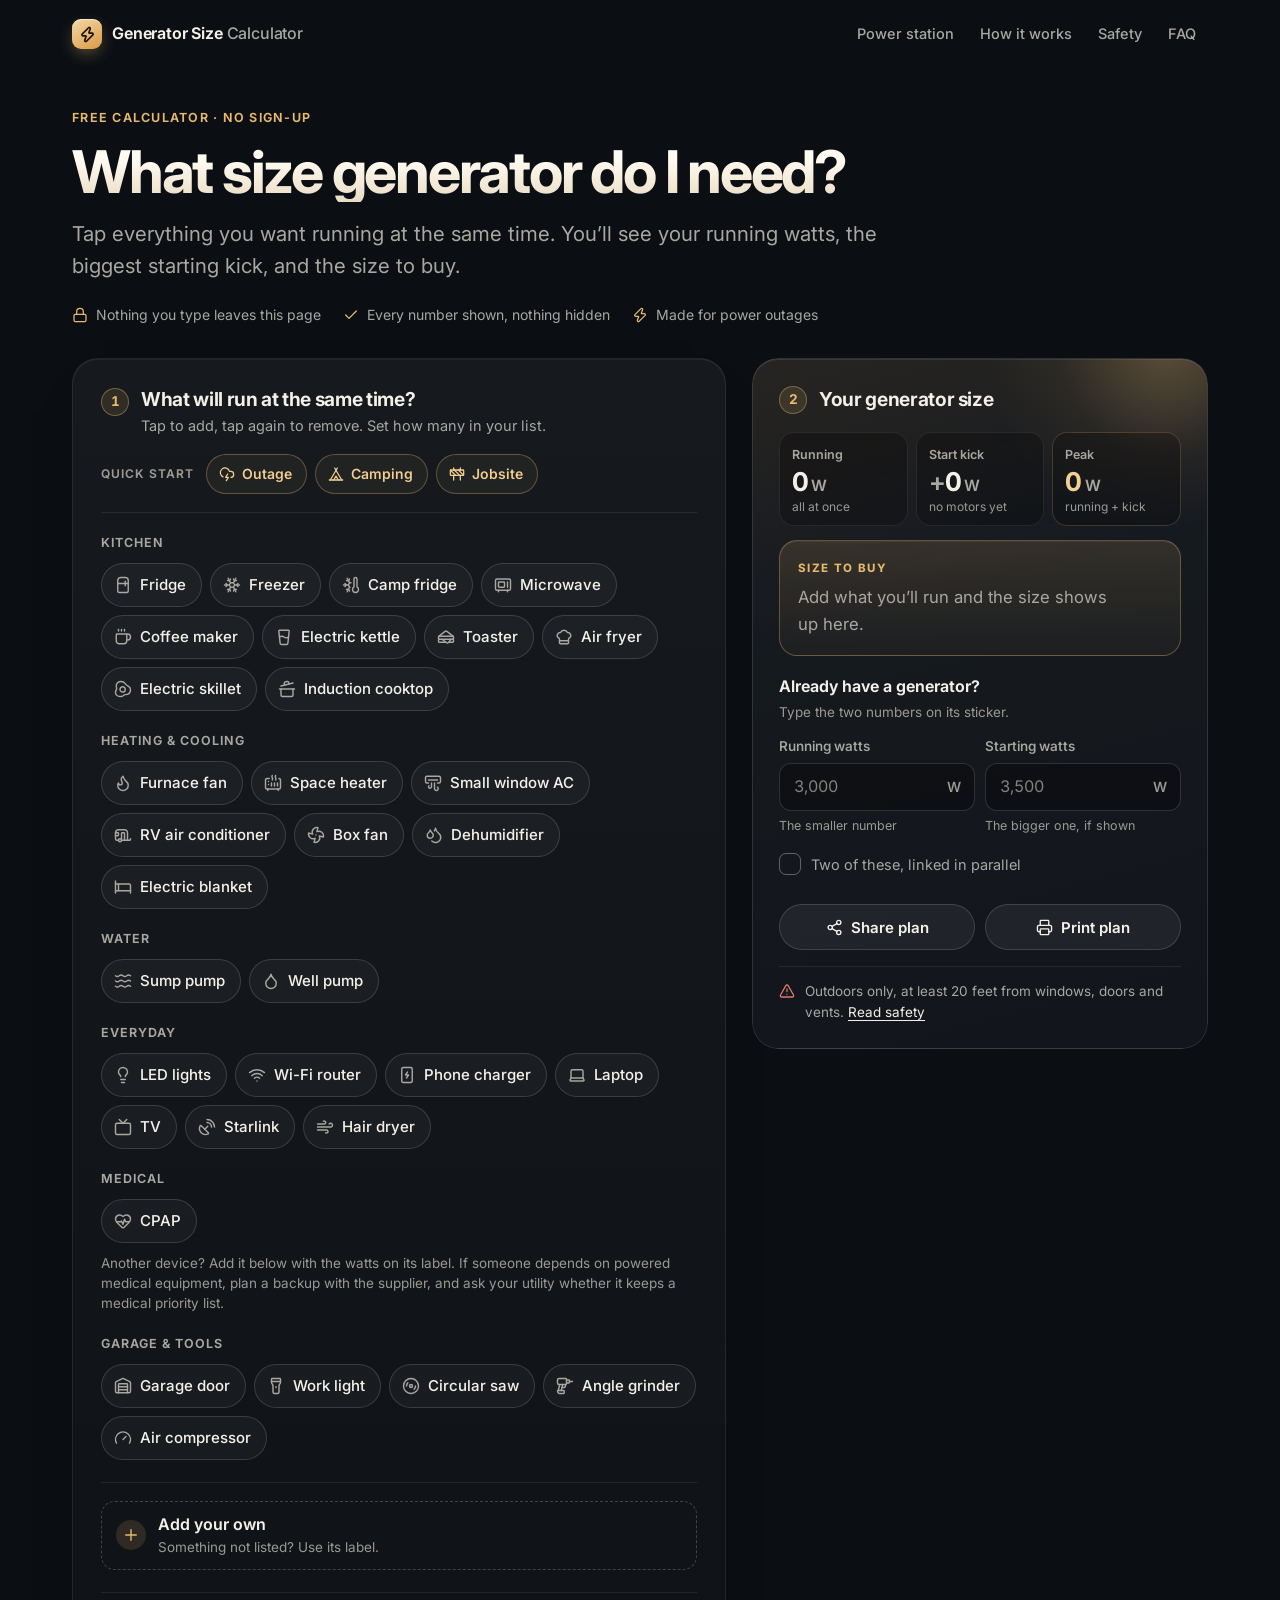
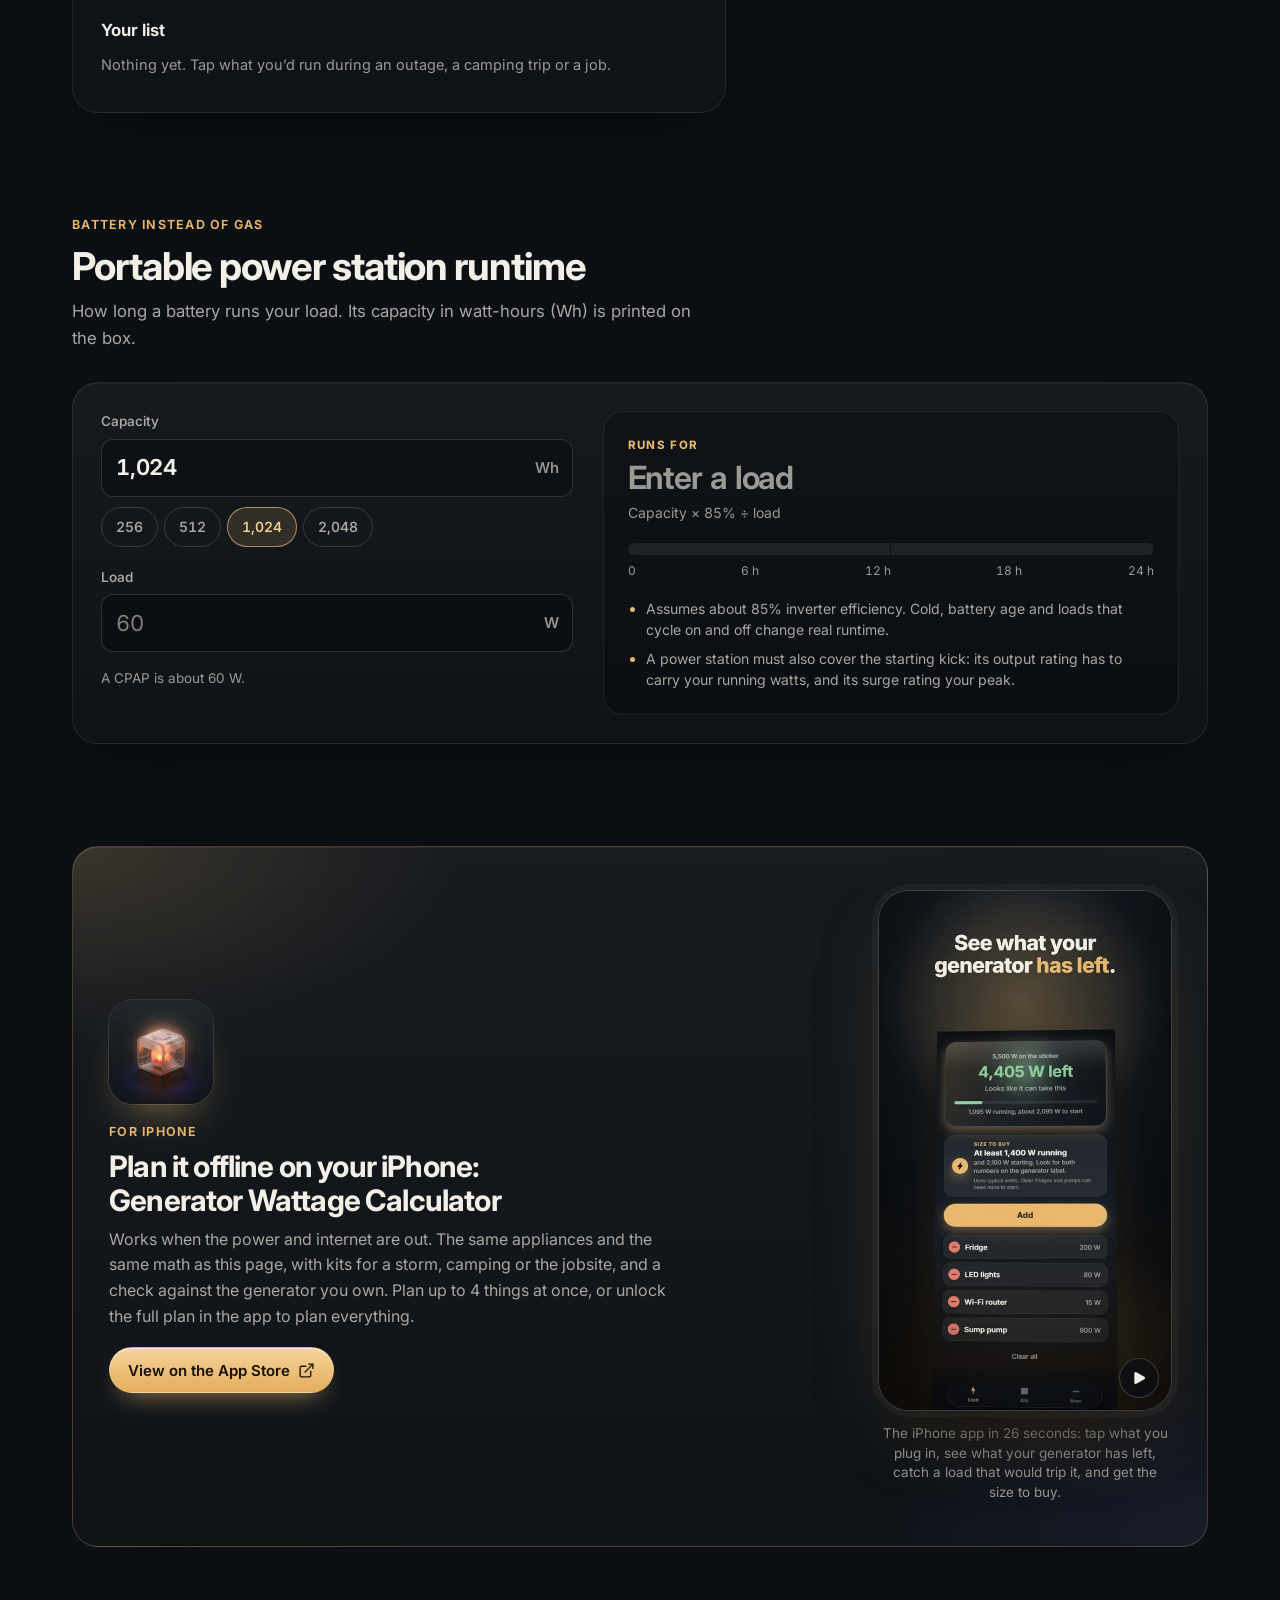
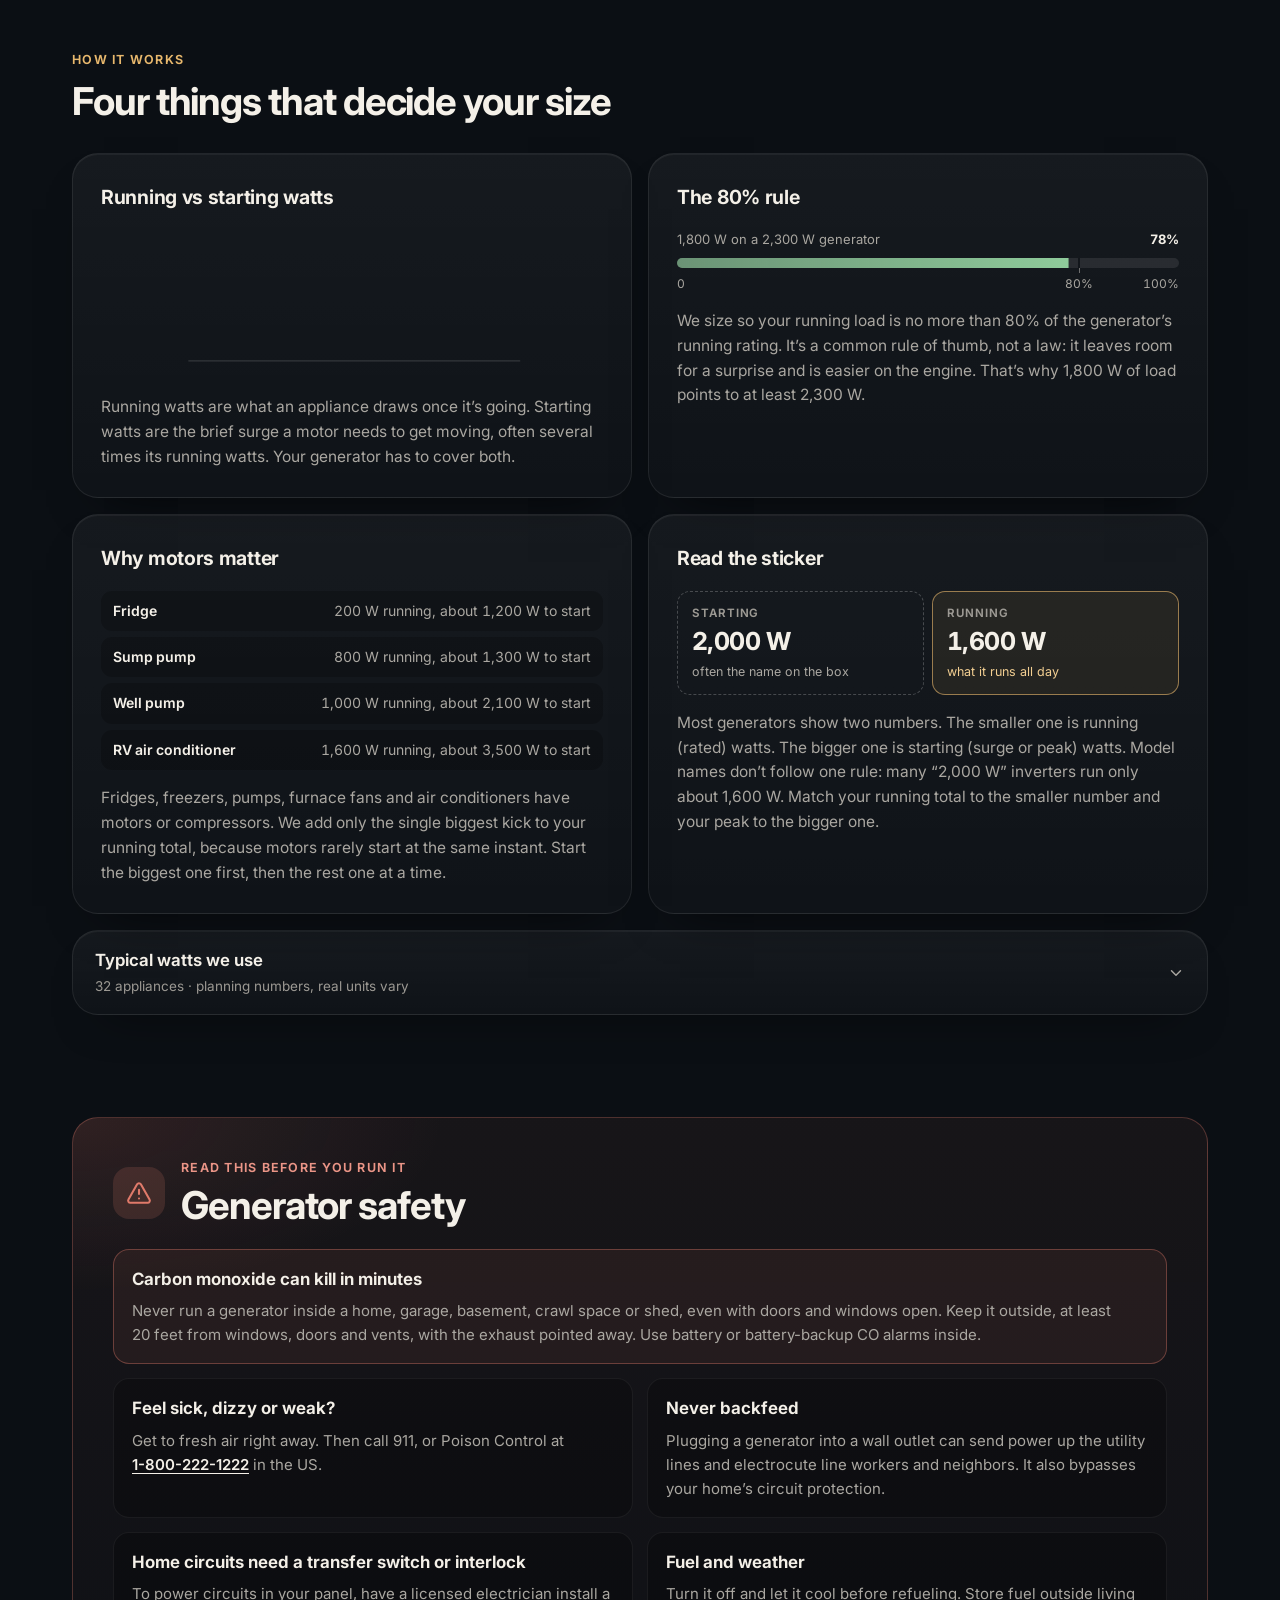
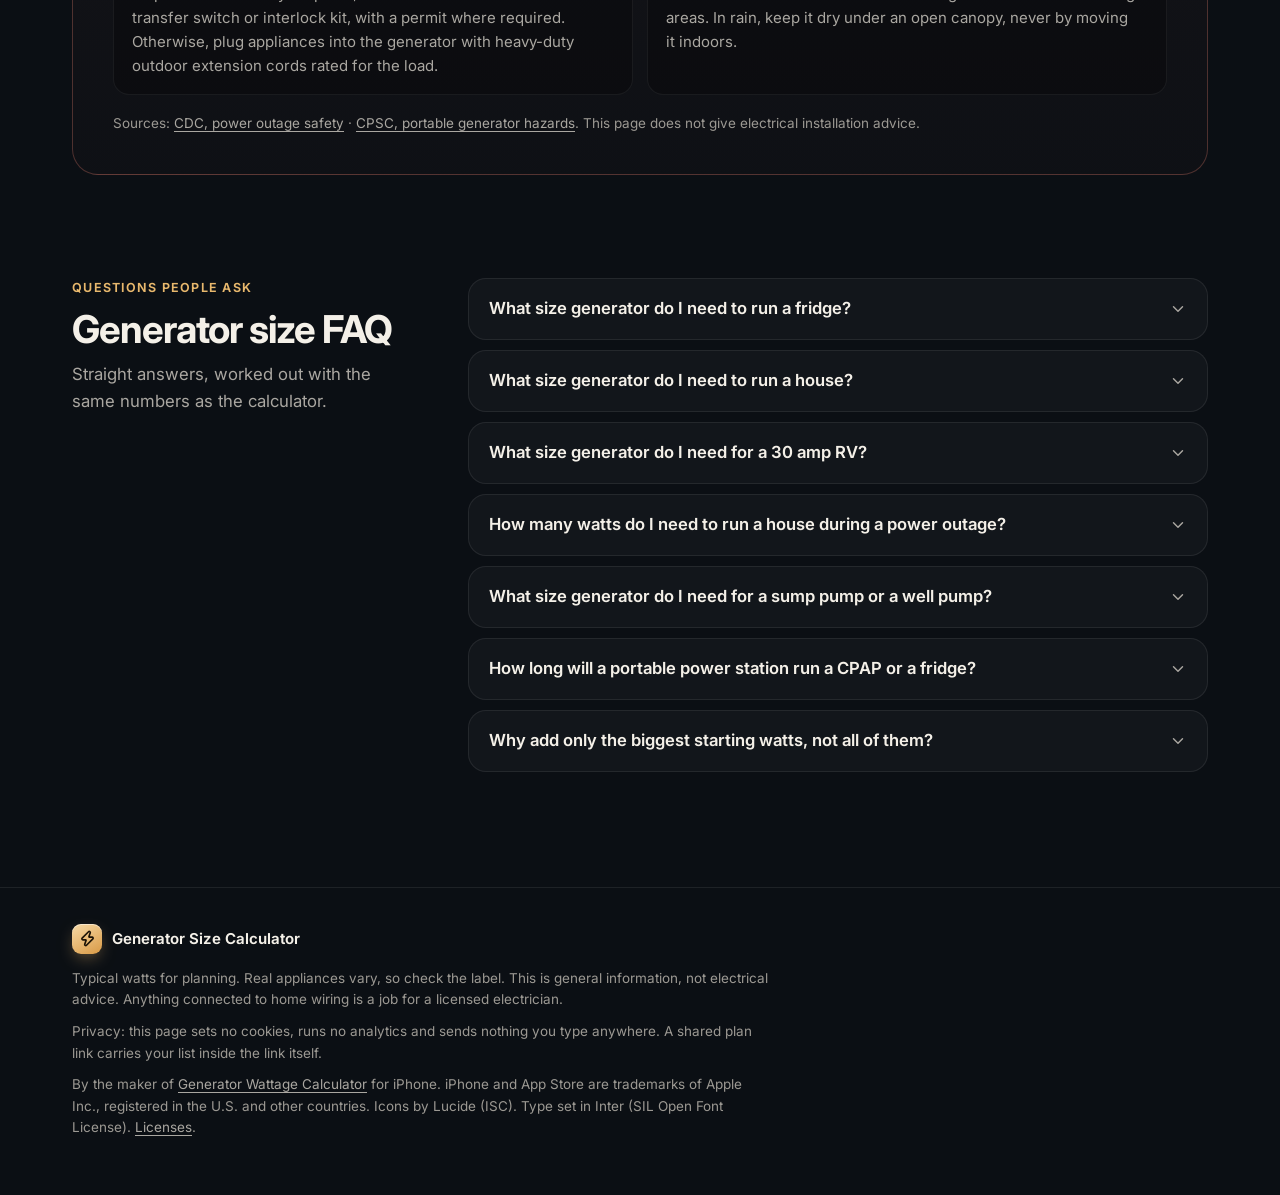
==== index.html @ e52e6a77 "Move to generatorsizes.com Canonical, og:url, og:image, sitemap and robots now name https://generato" ====
<!doctype html>
<html lang="en">
<head>
  <meta charset="utf-8">
  <meta name="viewport" content="width=device-width, initial-scale=1, viewport-fit=cover">
  <meta http-equiv="Content-Security-Policy" content="default-src 'self'; script-src 'self'; style-src 'self'; img-src 'self' data:; font-src 'self'; connect-src 'none'; object-src 'none'; base-uri 'none'; form-action 'none'">
  <meta name="referrer" content="strict-origin-when-cross-origin">
  <title>What Size Generator Do I Need? Generator Size Calculator</title>
  <meta name="description" content="Tap what you will run to see your running watts, starting watts and the generator size to buy. Plus a power station runtime calculator. Private, no sign-up.">
  <link rel="canonical" href="https://generatorsizes.com/">
  <meta name="robots" content="index, follow, max-image-preview:large">
  <meta name="google-site-verification" content="Iz_Pv4ZL4jzRzNjJzZG7YbDcLWARoQPd8doLZgjdIb8">
  <meta name="theme-color" content="#0B0F14">
  <meta name="color-scheme" content="dark">
  <meta name="format-detection" content="telephone=no">
  <meta name="apple-itunes-app" content="app-id=6803647183">

  <meta property="og:type" content="website">
  <meta property="og:site_name" content="Generator Size Calculator">
  <meta property="og:title" content="What size generator do I need?">
  <meta property="og:description" content="Tap what you will run. See running watts, the starting kick and the size to buy. Plus power station runtime.">
  <meta property="og:url" content="https://generatorsizes.com/">
  <meta property="og:image" content="https://generatorsizes.com/og.jpg">
  <meta property="og:image:width" content="1200">
  <meta property="og:image:height" content="630">
  <meta property="og:image:alt" content="Generator size calculator showing running watts, starting watts and the generator size to buy.">
  <meta name="twitter:card" content="summary_large_image">

  <link rel="icon" href="favicon.svg" type="image/svg+xml">
  <link rel="apple-touch-icon" href="apple-touch-icon.png">
  <link rel="preload" href="assets/inter-latin.woff2" as="font" type="font/woff2" crossorigin>
  <link rel="stylesheet" href="assets/styles.css">
  <noscript><link rel="stylesheet" href="assets/noscript.css"></noscript>
  <link rel="modulepreload" href="assets/calc.js">
  <link rel="modulepreload" href="assets/appliances.js">
  <link rel="modulepreload" href="assets/plan-link.js">
  <script type="module" src="assets/app.js"></script>

  <!-- faq-jsonld:start -->
  <script type="application/ld+json">
  {
    "@context": "https://schema.org",
    "@type": "FAQPage",
    "mainEntity": [
      {
        "@type": "Question",
        "name": "What size generator do I need to run a fridge?",
        "acceptedAnswer": {
          "@type": "Answer",
          "text": "A typical fridge runs on about 200 W but needs about 1,200 W for a second or two when its compressor starts. On its own, that means a generator label showing at least 300 W running and 1,200 W starting. Add a freezer, LED lights, Wi-Fi and a phone charger and it comes to 485 W running and 1,485 W at peak: at least 700 W running and 1,500 W starting. Check the starting number on the label, because some small generators start less than that. Older fridges can need more to start."
        }
      },
      {
        "@type": "Question",
        "name": "What size generator do I need to run a house?",
        "acceptedAnswer": {
          "@type": "Answer",
          "text": "It depends on what you run at the same time, not on the size of the house. Outage essentials (fridge, freezer, LED lights, Wi-Fi, phone charging, a CPAP and a sump pump) come to 1,345 W running and 2,345 W at peak: at least 1,700 W running and 2,400 W starting. Add a furnace fan, a well pump and a microwave and it’s 3,945 W running and 5,045 W at peak: at least 5,000 W running and 5,100 W starting. Central air, an electric range, a dryer or an electric water heater can push you past the biggest common portables, which run about 12,000 to 16,000 W. That is home standby size, so have a licensed electrician size and install it."
        }
      },
      {
        "@type": "Question",
        "name": "What size generator do I need for a 30 amp RV?",
        "acceptedAnswer": {
          "@type": "Answer",
          "text": "A 30 amp RV hookup can deliver up to 3,600 W (30 amps × 120 volts). Most 30 amp rigs have one air conditioner, and its start is the hard part: about 1,600 W running but about 3,500 W to start. The AC plus LED lights, a TV, a laptop and a phone charger comes to 1,870 W running and 3,770 W at peak: at least 2,400 W running and 3,800 W starting. Many “2,000 W” inverters start at about 2,000 W, so one alone won’t start that AC. A soft start fitted to the AC lowers its starting kick. If you have one, add the AC as your own item with its new numbers."
        }
      },
      {
        "@type": "Question",
        "name": "How many watts do I need to run a house during a power outage?",
        "acceptedAnswer": {
          "@type": "Answer",
          "text": "Count only what runs at the same time. Typical outage essentials: a fridge about 200 W, a freezer 180 W, LED lights 80 W, Wi-Fi 15 W, phone charging 10 W, a CPAP 60 W and a sump pump 800 W. That is 1,345 W running. Then add the single biggest starting kick, here the fridge at 1,000 W extra, for a 2,345 W peak. Start the biggest motor first, then switch the rest on one at a time."
        }
      },
      {
        "@type": "Question",
        "name": "What size generator do I need for a sump pump or a well pump?",
        "acceptedAnswer": {
          "@type": "Answer",
          "text": "A typical sump pump runs on about 800 W and needs about 1,300 W to start: at least 1,000 W running and 1,300 W starting. A typical well pump runs on about 1,000 W and needs about 2,100 W to start: at least 1,300 W running and 2,100 W starting. Both together need at least 2,300 W running and 2,900 W starting. Pumps vary, and older ones can need more to start, so check the label. Many well pumps run on 240 volts and are hardwired, which means a generator with a 240 V outlet and a transfer switch or interlock installed by an electrician."
        }
      },
      {
        "@type": "Question",
        "name": "How long will a portable power station run a CPAP or a fridge?",
        "acceptedAnswer": {
          "@type": "Answer",
          "text": "Runtime is capacity × about 85% ÷ load. A 1,024 Wh power station runs a 60 W CPAP for about 14 h 30 min, or a fridge drawing 200 W nonstop for about 4 h 20 min. Fridges cycle on and off, so real runtime is usually longer. Turning off a CPAP’s heated humidifier usually stretches runtime a lot. The station must also handle the start: a fridge needs about 1,200 W for a moment, so check its surge rating."
        }
      },
      {
        "@type": "Question",
        "name": "Why add only the biggest starting watts, not all of them?",
        "acceptedAnswer": {
          "@type": "Answer",
          "text": "Starting kicks last a second or two, and motors rarely start at the exact same moment. Adding every kick would size for a moment that rarely happens. The catch: two motors can occasionally start together, like a fridge and a sump pump. If your generator trips when that happens, give yourself more starting headroom, or stagger what you can."
        }
      }
    ]
  }
  </script>
  <!-- faq-jsonld:end -->
</head>
<body>
<!-- sprite:start -->
<svg class="sprite" aria-hidden="true" focusable="false"><!-- Icons: Lucide, ISC License, https://lucide.dev --><symbol id="i-refrigerator" viewBox="0 0 24 24"><path d="M5 6a4 4 0 0 1 4-4h6a4 4 0 0 1 4 4v14a2 2 0 0 1-2 2H7a2 2 0 0 1-2-2V6Z"/><path d="M5 10h14"/><path d="M15 7v6"/></symbol><symbol id="i-snowflake" viewBox="0 0 24 24"><path d="m10 20-1.25-2.5L6 18"/><path d="M10 4 8.75 6.5 6 6"/><path d="m14 20 1.25-2.5L18 18"/><path d="m14 4 1.25 2.5L18 6"/><path d="m17 21-3-6h-4"/><path d="m17 3-3 6 1.5 3"/><path d="M2 12h6.5L10 9"/><path d="m20 10-1.5 2 1.5 2"/><path d="M22 12h-6.5L14 15"/><path d="m4 10 1.5 2L4 14"/><path d="m7 21 3-6-1.5-3"/><path d="m7 3 3 6h4"/></symbol><symbol id="i-thermometer-snowflake" viewBox="0 0 24 24"><path d="m10 20-1.25-2.5L6 18"/><path d="M10 4 8.75 6.5 6 6"/><path d="M10.585 15H10"/><path d="M2 12h6.5L10 9"/><path d="M20 14.54a4 4 0 1 1-4 0V4a2 2 0 0 1 4 0z"/><path d="m4 10 1.5 2L4 14"/><path d="m7 21 3-6-1.5-3"/><path d="m7 3 3 6h2"/></symbol><symbol id="i-microwave" viewBox="0 0 24 24"><rect width="20" height="15" x="2" y="4" rx="2"/><rect width="8" height="7" x="6" y="8" rx="1"/><path d="M18 8v7"/><path d="M6 19v2"/><path d="M18 19v2"/></symbol><symbol id="i-coffee" viewBox="0 0 24 24"><path d="M10 2v2"/><path d="M14 2v2"/><path d="M16 8a1 1 0 0 1 1 1v8a4 4 0 0 1-4 4H7a4 4 0 0 1-4-4V9a1 1 0 0 1 1-1h14a4 4 0 1 1 0 8h-1"/><path d="M6 2v2"/></symbol><symbol id="i-glass-water" viewBox="0 0 24 24"><path d="M5.116 4.104A1 1 0 0 1 6.11 3h11.78a1 1 0 0 1 .994 1.105L17.19 20.21A2 2 0 0 1 15.2 22H8.8a2 2 0 0 1-2-1.79z"/><path d="M6 12a5 5 0 0 1 6 0 5 5 0 0 0 6 0"/></symbol><symbol id="i-sandwich" viewBox="0 0 24 24"><path d="m2.37 11.223 8.372-6.777a2 2 0 0 1 2.516 0l8.371 6.777"/><path d="M21 15a1 1 0 0 1 1 1v2a1 1 0 0 1-1 1h-5.25"/><path d="M3 15a1 1 0 0 0-1 1v2a1 1 0 0 0 1 1h9"/><path d="m6.67 15 6.13 4.6a2 2 0 0 0 2.8-.4l3.15-4.2"/><rect width="20" height="4" x="2" y="11" rx="1"/></symbol><symbol id="i-chef-hat" viewBox="0 0 24 24"><path d="M17 21a1 1 0 0 0 1-1v-5.35c0-.457.316-.844.727-1.041a4 4 0 0 0-2.134-7.589 5 5 0 0 0-9.186 0 4 4 0 0 0-2.134 7.588c.411.198.727.585.727 1.041V20a1 1 0 0 0 1 1Z"/><path d="M6 17h12"/></symbol><symbol id="i-egg-fried" viewBox="0 0 24 24"><circle cx="11.5" cy="12.5" r="3.5"/><path d="M3 8c0-3.5 2.5-6 6.5-6 5 0 4.83 3 7.5 5s5 2 5 6c0 4.5-2.5 6.5-7 6.5-2.5 0-2.5 2.5-6 2.5s-7-2-7-5.5c0-3 1.5-3 1.5-5C3.5 10 3 9 3 8Z"/></symbol><symbol id="i-cooking-pot" viewBox="0 0 24 24"><path d="M2 12h20"/><path d="M20 12v8a2 2 0 0 1-2 2H6a2 2 0 0 1-2-2v-8"/><path d="m4 8 16-4"/><path d="m8.86 6.78-.45-1.81a2 2 0 0 1 1.45-2.43l1.94-.48a2 2 0 0 1 2.43 1.46l.45 1.8"/></symbol><symbol id="i-flame" viewBox="0 0 24 24"><path d="M12 3q1 4 4 6.5t3 5.5a1 1 0 0 1-14 0 5 5 0 0 1 1-3 1 1 0 0 0 5 0c0-2-1.5-3-1.5-5q0-2 2.5-4"/></symbol><symbol id="i-heater" viewBox="0 0 24 24"><path d="M11 8c2-3-2-3 0-6"/><path d="M15.5 8c2-3-2-3 0-6"/><path d="M6 10h.01"/><path d="M6 14h.01"/><path d="M10 16v-4"/><path d="M14 16v-4"/><path d="M18 16v-4"/><path d="M20 6a2 2 0 0 1 2 2v10a2 2 0 0 1-2 2H4a2 2 0 0 1-2-2V8a2 2 0 0 1 2-2h3"/><path d="M5 20v2"/><path d="M19 20v2"/></symbol><symbol id="i-air-vent" viewBox="0 0 24 24"><path d="M18 17.5a2.5 2.5 0 1 1-4 2.03V12"/><path d="M6 12H4a2 2 0 0 1-2-2V5a2 2 0 0 1 2-2h16a2 2 0 0 1 2 2v5a2 2 0 0 1-2 2h-2"/><path d="M6 8h12"/><path d="M6.6 15.572A2 2 0 1 0 10 17v-5"/></symbol><symbol id="i-caravan" viewBox="0 0 24 24"><path d="M18 19V9a4 4 0 0 0-4-4H6a4 4 0 0 0-4 4v8a2 2 0 0 0 2 2h2"/><path d="M2 9h3a1 1 0 0 1 1 1v2a1 1 0 0 1-1 1H2"/><path d="M22 17v1a1 1 0 0 1-1 1H10v-9a1 1 0 0 1 1-1h2a1 1 0 0 1 1 1v9"/><circle cx="8" cy="19" r="2"/></symbol><symbol id="i-fan" viewBox="0 0 24 24"><path d="M10.827 16.379a6.082 6.082 0 0 1-8.618-7.002l5.412 1.45a6.082 6.082 0 0 1 7.002-8.618l-1.45 5.412a6.082 6.082 0 0 1 8.618 7.002l-5.412-1.45a6.082 6.082 0 0 1-7.002 8.618l1.45-5.412Z"/><path d="M12 12v.01"/></symbol><symbol id="i-droplets" viewBox="0 0 24 24"><path d="M7 16.3c2.2 0 4-1.83 4-4.05 0-1.16-.57-2.26-1.71-3.19S7.29 6.75 7 5.3c-.29 1.45-1.14 2.84-2.29 3.76S3 11.1 3 12.25c0 2.22 1.8 4.05 4 4.05z"/><path d="M12.56 6.6A10.97 10.97 0 0 0 14 3.02c.5 2.5 2 4.9 4 6.5s3 3.5 3 5.5a6.98 6.98 0 0 1-11.91 4.97"/></symbol><symbol id="i-bed" viewBox="0 0 24 24"><path d="M2 4v16"/><path d="M2 8h18a2 2 0 0 1 2 2v10"/><path d="M2 17h20"/><path d="M6 8v9"/></symbol><symbol id="i-waves" viewBox="0 0 24 24"><path d="M2 12q2.5 2 5 0t5 0 5 0 5 0"/><path d="M2 19q2.5 2 5 0t5 0 5 0 5 0"/><path d="M2 5q2.5 2 5 0t5 0 5 0 5 0"/></symbol><symbol id="i-droplet" viewBox="0 0 24 24"><path d="M12 22a7 7 0 0 0 7-7c0-2-1-3.9-3-5.5s-3.5-4-4-6.5c-.5 2.5-2 4.9-4 6.5C6 11.1 5 13 5 15a7 7 0 0 0 7 7z"/></symbol><symbol id="i-lightbulb" viewBox="0 0 24 24"><path d="M15 14c.2-1 .7-1.7 1.5-2.5 1-.9 1.5-2.2 1.5-3.5A6 6 0 0 0 6 8c0 1 .2 2.2 1.5 3.5.7.7 1.3 1.5 1.5 2.5"/><path d="M9 18h6"/><path d="M10 22h4"/></symbol><symbol id="i-wifi" viewBox="0 0 24 24"><path d="M12 20h.01"/><path d="M2 8.82a15 15 0 0 1 20 0"/><path d="M5 12.859a10 10 0 0 1 14 0"/><path d="M8.5 16.429a5 5 0 0 1 7 0"/></symbol><symbol id="i-smartphone-charging" viewBox="0 0 24 24"><rect width="14" height="20" x="5" y="2" rx="2" ry="2"/><path d="M12.667 8 10 12h4l-2.667 4"/></symbol><symbol id="i-laptop" viewBox="0 0 24 24"><path d="M18 5a2 2 0 0 1 2 2v8.526a2 2 0 0 0 .212.897l1.068 2.127a1 1 0 0 1-.9 1.45H3.62a1 1 0 0 1-.9-1.45l1.068-2.127A2 2 0 0 0 4 15.526V7a2 2 0 0 1 2-2z"/><path d="M20.054 15.987H3.946"/></symbol><symbol id="i-tv" viewBox="0 0 24 24"><path d="m17 2-5 5-5-5"/><rect width="20" height="15" x="2" y="7" rx="2"/></symbol><symbol id="i-satellite-dish" viewBox="0 0 24 24"><path d="M18 12a6 6 0 00-6-6"/><path d="M2.824 10.459a8 8 0 0010.717 10.717c.558-.276.623-1.012.183-1.452l-9.448-9.448c-.44-.44-1.176-.375-1.452.183"/><path d="M22 12A10 10 0 0012 2"/><path d="m9 15 4-4"/></symbol><symbol id="i-wind" viewBox="0 0 24 24"><path d="M12.8 19.6A2 2 0 1 0 14 16H2"/><path d="M17.5 8a2.5 2.5 0 1 1 2 4H2"/><path d="M9.8 4.4A2 2 0 1 1 11 8H2"/></symbol><symbol id="i-heart-pulse" viewBox="0 0 24 24"><path d="M2 9.5a5.5 5.5 0 0 1 9.591-3.676.56.56 0 0 0 .818 0A5.49 5.49 0 0 1 22 9.5c0 2.29-1.5 4-3 5.5l-5.492 5.313a2 2 0 0 1-3 .019L5 15c-1.5-1.5-3-3.2-3-5.5"/><path d="M3.22 13H9.5l.5-1 2 4.5 2-7 1.5 3.5h5.27"/></symbol><symbol id="i-warehouse" viewBox="0 0 24 24"><path d="M18 21V10a1 1 0 0 0-1-1H7a1 1 0 0 0-1 1v11"/><path d="M22 19a2 2 0 0 1-2 2H4a2 2 0 0 1-2-2V8a2 2 0 0 1 1.132-1.803l7.95-3.974a2 2 0 0 1 1.837 0l7.948 3.974A2 2 0 0 1 22 8z"/><path d="M6 13h12"/><path d="M6 17h12"/></symbol><symbol id="i-flashlight" viewBox="0 0 24 24"><path d="M12 13v1"/><path d="M17 2a1 1 0 0 1 1 1v4a3 3 0 0 1-.6 1.8l-.6.8A4 4 0 0 0 16 12v8a2 2 0 0 1-2 2H10a2 2 0 0 1-2-2v-8a4 4 0 0 0-.8-2.4l-.6-.8A3 3 0 0 1 6 7V3a1 1 0 0 1 1-1z"/><path d="M6 6h12"/></symbol><symbol id="i-disc-3" viewBox="0 0 24 24"><circle cx="12" cy="12" r="10"/><path d="M6 12c0-1.7.7-3.2 1.8-4.2"/><circle cx="12" cy="12" r="2"/><path d="M18 12c0 1.7-.7 3.2-1.8 4.2"/></symbol><symbol id="i-drill" viewBox="0 0 24 24"><path d="M10 18a1 1 0 0 1 1 1v2a1 1 0 0 1-1 1H5a3 3 0 0 1-3-3 1 1 0 0 1 1-1z"/><path d="M13 10H4a2 2 0 0 1-2-2V4a2 2 0 0 1 2-2h9a1 1 0 0 1 1 1v6a1 1 0 0 1-1 1l-.81 3.242a1 1 0 0 1-.97.758H8"/><path d="M14 4h3a1 1 0 0 1 1 1v2a1 1 0 0 1-1 1h-3"/><path d="M18 6h4"/><path d="m5 10-2 8"/><path d="m7 18 2-8"/></symbol><symbol id="i-gauge" viewBox="0 0 24 24"><path d="m12 14 4-4"/><path d="M3.34 19a10 10 0 1 1 17.32 0"/></symbol><symbol id="i-cloud-lightning" viewBox="0 0 24 24"><path d="M6 16.326A7 7 0 1 1 15.71 8h1.79a4.5 4.5 0 0 1 .5 8.973"/><path d="m13 12-3 5h4l-3 5"/></symbol><symbol id="i-tent" viewBox="0 0 24 24"><path d="M3.5 21 14 3"/><path d="M20.5 21 10 3"/><path d="M15.5 21 12 15l-3.5 6"/><path d="M2 21h20"/></symbol><symbol id="i-construction" viewBox="0 0 24 24"><rect x="2" y="6" width="20" height="8" rx="1"/><path d="M17 14v7"/><path d="M7 14v7"/><path d="M17 3v3"/><path d="M7 3v3"/><path d="M10 14 2.3 6.3"/><path d="m14 6 7.7 7.7"/><path d="m8 6 8 8"/></symbol><symbol id="i-zap" viewBox="0 0 24 24"><path d="M15.914 4a1.5 1.5 0 00-2.474-1.561l-9 9A1.5 1.5 0 005.5 14h4.002a.5.5 0 01.471.666L8.086 20a1.5 1.5 0 002.475 1.56l9-9A1.5 1.5 0 0018.5 10h-3.997a.5.5 0 01-.472-.667z"/></symbol><symbol id="i-plus" viewBox="0 0 24 24"><path d="M5 12h14"/><path d="M12 5v14"/></symbol><symbol id="i-minus" viewBox="0 0 24 24"><path d="M5 12h14"/></symbol><symbol id="i-x" viewBox="0 0 24 24"><path d="M18 6 6 18"/><path d="m6 6 12 12"/></symbol><symbol id="i-check" viewBox="0 0 24 24"><path d="M20 6 9 17l-5-5"/></symbol><symbol id="i-trash-2" viewBox="0 0 24 24"><path d="M10 11v6"/><path d="M14 11v6"/><path d="M19 6v14a2 2 0 0 1-2 2H7a2 2 0 0 1-2-2V6"/><path d="M3 6h18"/><path d="M8 6V4a2 2 0 0 1 2-2h4a2 2 0 0 1 2 2v2"/></symbol><symbol id="i-share-2" viewBox="0 0 24 24"><circle cx="18" cy="5" r="3"/><circle cx="6" cy="12" r="3"/><circle cx="18" cy="19" r="3"/><line x1="8.59" x2="15.42" y1="13.51" y2="17.49"/><line x1="15.41" x2="8.59" y1="6.51" y2="10.49"/></symbol><symbol id="i-printer" viewBox="0 0 24 24"><path d="M6 18H4a2 2 0 0 1-2-2v-5a2 2 0 0 1 2-2h16a2 2 0 0 1 2 2v5a2 2 0 0 1-2 2h-2"/><path d="M6 9V3a1 1 0 0 1 1-1h10a1 1 0 0 1 1 1v6"/><rect x="6" y="14" width="12" height="8" rx="1"/></symbol><symbol id="i-external-link" viewBox="0 0 24 24"><path d="M15 3h6v6"/><path d="M10 14 21 3"/><path d="M18 13v6a2 2 0 0 1-2 2H5a2 2 0 0 1-2-2V8a2 2 0 0 1 2-2h6"/></symbol><symbol id="i-info" viewBox="0 0 24 24"><circle cx="12" cy="12" r="10"/><path d="M12 16v-4"/><path d="M12 8h.01"/></symbol><symbol id="i-triangle-alert" viewBox="0 0 24 24"><path d="m21.73 18-8-14a2 2 0 0 0-3.48 0l-8 14A2 2 0 0 0 4 21h16a2 2 0 0 0 1.73-3"/><path d="M12 9v4"/><path d="M12 17h.01"/></symbol><symbol id="i-lock" viewBox="0 0 24 24"><rect width="18" height="11" x="3" y="11" rx="2" ry="2"/><path d="M7 11V7a5 5 0 0 1 10 0v4"/></symbol><symbol id="i-plug" viewBox="0 0 24 24"><path d="M12 22v-5"/><path d="M15 8V2"/><path d="M17 8a1 1 0 0 1 1 1v4a4 4 0 0 1-4 4h-4a4 4 0 0 1-4-4V9a1 1 0 0 1 1-1z"/><path d="M9 8V2"/></symbol><symbol id="i-battery-charging" viewBox="0 0 24 24"><path d="m11 7-3 5h4l-3 5"/><path d="M14.856 6H16a2 2 0 0 1 2 2v8a2 2 0 0 1-2 2h-2.935"/><path d="M22 14v-4"/><path d="M5.14 18H4a2 2 0 0 1-2-2V8a2 2 0 0 1 2-2h2.936"/></symbol><symbol id="i-timer" viewBox="0 0 24 24"><line x1="10" x2="14" y1="2" y2="2"/><line x1="12" x2="15" y1="14" y2="11"/><circle cx="12" cy="14" r="8"/></symbol><symbol id="i-house-plug" viewBox="0 0 24 24"><path d="M10 12V8.964"/><path d="M14 12V8.964"/><path d="M15 12a1 1 0 0 1 1 1v2a2 2 0 0 1-2 2h-4a2 2 0 0 1-2-2v-2a1 1 0 0 1 1-1z"/><path d="M8.5 21H5a2 2 0 0 1-2-2v-9a2 2 0 0 1 .709-1.528l7-6a2 2 0 0 1 2.582 0l7 6A2 2 0 0 1 21 10v9a2 2 0 0 1-2 2h-5a2 2 0 0 1-2-2v-2"/></symbol><symbol id="i-zap-off" viewBox="0 0 24 24"><path d="M10.768 5.111 13.44 2.44a1.5 1.5 0 012.474 1.561l-1.633 4.625"/><path d="m18.889 13.232.672-.672A1.5 1.5 0 0018.5 10h-2.844"/><path d="m2 2 20 20"/><path d="m7.94 7.94-3.5 3.499A1.5 1.5 0 005.5 14h4.002a.5.5 0 01.471.666L8.086 20a1.5 1.5 0 002.475 1.56l5.5-5.5"/></symbol><symbol id="i-fuel" viewBox="0 0 24 24"><path d="M14 13h2a2 2 0 0 1 2 2v2a2 2 0 0 0 4 0v-6.998a2 2 0 0 0-.59-1.42L18 5"/><path d="M14 21V5a2 2 0 0 0-2-2H5a2 2 0 0 0-2 2v16"/><path d="M2 21h13"/><path d="M3 9h11"/></symbol><symbol id="i-chevron-down" viewBox="0 0 24 24"><path d="m6 9 6 6 6-6"/></symbol><symbol id="i-arrow-down" viewBox="0 0 24 24"><path d="M12 5v14"/><path d="m19 12-7 7-7-7"/></symbol><symbol id="i-link" viewBox="0 0 24 24"><path d="M10 13a5 5 0 0 0 7.54.54l3-3a5 5 0 0 0-7.07-7.07l-1.72 1.71"/><path d="M14 11a5 5 0 0 0-7.54-.54l-3 3a5 5 0 0 0 7.07 7.07l1.71-1.71"/></symbol><symbol id="i-play" viewBox="0 0 24 24"><path d="M5 5a2 2 0 0 1 3.008-1.728l11.997 6.998a2 2 0 0 1 .003 3.458l-12 7A2 2 0 0 1 5 19z"/></symbol><symbol id="i-pause" viewBox="0 0 24 24"><rect x="14" y="3" width="5" height="18" rx="1"/><rect x="5" y="3" width="5" height="18" rx="1"/></symbol></svg>
<!-- sprite:end -->

<a class="skip" href="#calculator">Skip to the calculator</a>

<header class="top">
  <div class="wrap top-in">
    <a class="brand" href="#top">
      <span class="brand-mark" aria-hidden="true"><svg class="ico"><use href="#i-zap"/></svg></span>
      <span class="brand-name">Generator Size <span>Calculator</span></span>
    </a>
    <nav class="nav" aria-label="On this page">
      <a href="#power-station" class="nav-wide">Power station</a>
      <a href="#how" class="nav-wide">How it works</a>
      <a href="#safety">Safety</a>
      <a href="#faq">FAQ</a>
    </nav>
  </div>
</header>

<main id="top">
  <section class="hero wrap" aria-labelledby="title">
    <p class="eyebrow">Free calculator · No sign-up</p>
    <h1 id="title">What size generator do I&nbsp;need?</h1>
    <p class="lede">Tap everything you want running at the same time. You’ll see your running watts, the biggest starting kick, and the size to buy.</p>
    <ul class="trust">
      <li><svg class="ico" aria-hidden="true"><use href="#i-lock"/></svg>Nothing you type leaves this page</li>
      <li><svg class="ico" aria-hidden="true"><use href="#i-check"/></svg>Every number shown, nothing hidden</li>
      <li><svg class="ico" aria-hidden="true"><use href="#i-zap"/></svg>Made for power outages</li>
    </ul>
  </section>

  <section id="calculator" class="calc wrap" aria-labelledby="calc-title" tabindex="-1">
    <h2 id="calc-title" class="visually-hidden">Generator size calculator</h2>
    <div class="calc-grid">
      <div class="picker">
        <div class="step">
          <span class="step-num" aria-hidden="true">1</span>
          <div>
            <h3 class="step-title">What will run at the same time?</h3>
            <p class="step-sub">Tap to add, tap again to remove. Set how many in your list.</p>
          </div>
        </div>

        <div class="kits" role="group" aria-labelledby="kits-label">
          <span class="kits-label" id="kits-label">Quick start</span>
          <div class="kits-row" id="kits"></div>
        </div>

        <div id="groups" class="groups"></div>

        <noscript>
          <p class="noscript">The calculator needs JavaScript. You can still size by hand: add the running watts of everything that runs at once (see “Typical watts we use” below), add the single biggest extra starting kick, then pick a generator whose running rating is at least your running total ÷ 0.8 and whose starting rating covers your peak.</p>
        </noscript>

        <div class="custom">
          <button type="button" class="custom-toggle" id="custom-toggle" aria-expanded="false" aria-controls="custom-form">
            <svg class="ico" aria-hidden="true"><use href="#i-plus"/></svg>
            <span>Add your own</span>
            <small>Something not listed? Use its label.</small>
          </button>
          <form id="custom-form" class="custom-form" hidden novalidate>
            <div class="field field-name">
              <label for="c-name">Name</label>
              <input id="c-name" name="name" type="text" autocomplete="off" maxlength="40" placeholder="Shop fridge" enterkeyhint="next">
            </div>
            <div class="field">
              <label for="c-run">Running watts</label>
              <div class="input-unit"><input id="c-run" name="running" type="text" inputmode="numeric" autocomplete="off" placeholder="250" enterkeyhint="next"><span aria-hidden="true">W</span></div>
            </div>
            <div class="field">
              <label for="c-start">Starting watts <span class="opt">optional</span></label>
              <div class="input-unit"><input id="c-start" name="starting" type="text" inputmode="numeric" autocomplete="off" placeholder="1,200" enterkeyhint="done" aria-describedby="c-hint"><span aria-hidden="true">W</span></div>
            </div>
            <p class="hint" id="c-hint">Look on the label or in the manual. Only amps? Amps × 120 is a rough watt figure in the US and Canada. Leave starting blank if it has no motor.</p>
            <p class="form-error" id="c-error" role="alert"></p>
            <div class="form-actions">
              <button type="submit" class="btn btn-amber">Add to list</button>
              <button type="button" class="btn btn-ghost" id="custom-cancel">Cancel</button>
            </div>
          </form>
        </div>

        <section class="list" aria-labelledby="list-title">
          <div class="list-head">
            <h3 id="list-title">Your list <span class="count" id="list-count"></span></h3>
            <button type="button" class="link-btn" id="clear" hidden>Start over</button>
          </div>
          <p class="list-empty" id="list-empty">Nothing yet. Tap what you’d run during an outage, a camping trip or a job.</p>
          <ul class="list-items" id="list"></ul>
        </section>
      </div>

      <aside class="plan" id="plan" aria-labelledby="plan-title" tabindex="-1">
        <div class="plan-card">
          <div class="plan-glow" aria-hidden="true"></div>
          <div class="step step-plan">
            <span class="step-num" aria-hidden="true">2</span>
            <h2 class="step-title" id="plan-title">Your generator size</h2>
          </div>

          <div class="stats">
            <div class="stat">
              <span class="stat-label">Running</span>
              <span class="stat-value"><span class="num" data-num="running">0</span><span class="unit">W</span></span>
              <span class="stat-sub">all at once</span>
            </div>
            <div class="stat">
              <span class="stat-label">Start kick</span>
              <span class="stat-value"><span class="plus">+</span><span class="num" data-num="kick">0</span><span class="unit">W</span></span>
              <span class="stat-sub" id="kick-from">no motors yet</span>
            </div>
            <div class="stat stat-peak">
              <span class="stat-label">Peak</span>
              <span class="stat-value"><span class="num" data-num="peak">0</span><span class="unit">W</span></span>
              <span class="stat-sub">running + kick</span>
            </div>
          </div>

          <div class="buy" id="buy" data-state="empty">
            <p class="kicker">Size to buy</p>
            <p class="buy-empty">Add what you’ll run and the size shows up here.</p>
            <p class="buy-line">At least <strong class="nowrap"><span class="num" data-num="needRun">0</span>&nbsp;W</strong> running and <strong class="nowrap"><span class="num" data-num="needStart">0</span>&nbsp;W</strong> starting.</p>
            <p class="buy-class" id="buy-class">Look for both numbers on the generator label.</p>
            <div class="meter" id="meter" data-tone="good">
              <div class="meter-top">
                <span id="meter-label">Load on this size</span>
                <span class="meter-pct" id="meter-pct">0%</span>
              </div>
              <div class="meter-track" id="meter-track" role="img" aria-label="Load meter">
                <div class="meter-fill" id="meter-fill"></div>
                <div class="meter-mark" aria-hidden="true"></div>
              </div>
              <div class="meter-scale" aria-hidden="true"><span>0</span><span class="meter-80">80%</span><span>100%</span></div>
            </div>
            <p class="buy-note">Uses typical watts. Older fridges and pumps can need more to start. Many “2,000&nbsp;W” inverters run only about 1,600&nbsp;W, so read the label, not the model name.</p>
          </div>

          <fieldset class="own">
            <legend>Already have a generator?</legend>
            <p class="own-hint">Type the two numbers on its sticker.</p>
            <div class="own-fields">
              <div class="field">
                <label for="g-run">Running watts</label>
                <div class="input-unit"><input id="g-run" type="text" inputmode="numeric" autocomplete="off" placeholder="3,000" aria-describedby="g-run-hint"><span aria-hidden="true">W</span></div>
                <small id="g-run-hint">The smaller number</small>
              </div>
              <div class="field">
                <label for="g-start">Starting watts</label>
                <div class="input-unit"><input id="g-start" type="text" inputmode="numeric" autocomplete="off" placeholder="3,500" aria-describedby="g-start-hint"><span aria-hidden="true">W</span></div>
                <small id="g-start-hint">The bigger one, if shown</small>
              </div>
            </div>
            <label class="check"><input type="checkbox" id="g-parallel"><span class="check-box" aria-hidden="true"><svg class="ico"><use href="#i-check"/></svg></span><span>Two of these, linked in parallel</span></label>
            <div class="verdict" id="verdict" data-tone="muted" hidden>
              <span class="badge" id="v-badge"></span>
              <p class="v-title" id="v-title"></p>
              <p class="v-sub" id="v-sub"></p>
              <p class="v-start" id="v-start"></p>
            </div>
          </fieldset>

          <p class="tip" id="tip" hidden><svg class="ico" aria-hidden="true"><use href="#i-info"/></svg><span id="tip-text"></span></p>

          <div class="plan-actions">
            <button type="button" class="btn btn-soft" id="share"><svg class="ico" aria-hidden="true"><use href="#i-share-2"/></svg><span>Share plan</span></button>
            <button type="button" class="btn btn-soft" id="print"><svg class="ico" aria-hidden="true"><use href="#i-printer"/></svg><span>Print plan</span></button>
          </div>

          <p class="plan-safety"><svg class="ico" aria-hidden="true"><use href="#i-triangle-alert"/></svg><span>Outdoors only, at least 20&nbsp;feet from windows, doors and vents. <a href="#safety">Read safety</a></span></p>
        </div>
      </aside>
    </div>
  </section>

  <section id="power-station" class="section wrap" aria-labelledby="ps-title">
    <div class="section-head">
      <p class="eyebrow">Battery instead of gas</p>
      <h2 id="ps-title">Portable power station runtime</h2>
      <p>How long a battery runs your load. Its capacity in watt-hours (Wh) is printed on the box.</p>
    </div>
    <div class="ps card">
      <div class="ps-inputs">
        <div class="field">
          <label for="ps-wh">Capacity</label>
          <div class="input-unit input-lg"><input id="ps-wh" type="text" inputmode="numeric" autocomplete="off" value="1,024"><span aria-hidden="true">Wh</span></div>
          <div class="presets" role="group" aria-label="Common capacities in watt-hours">
            <button type="button" data-wh="256">256</button>
            <button type="button" data-wh="512">512</button>
            <button type="button" data-wh="1024">1,024</button>
            <button type="button" data-wh="2048">2,048</button>
          </div>
        </div>
        <div class="field">
          <label for="ps-w">Load</label>
          <div class="input-unit input-lg"><input id="ps-w" type="text" inputmode="numeric" autocomplete="off" placeholder="60" aria-describedby="ps-linked"><span aria-hidden="true">W</span></div>
          <p class="ps-link-row">
            <span class="linked" id="ps-linked" hidden><svg class="ico" aria-hidden="true"><use href="#i-link"/></svg>Following your list</span>
            <button type="button" class="link-btn" id="ps-use" hidden>Use my list</button>
            <span class="ps-eg" id="ps-eg">A CPAP is about 60&nbsp;W.</span>
          </p>
        </div>
      </div>
      <div class="ps-out" id="ps-out" data-state="empty">
        <p class="kicker">Runs for</p>
        <p class="ps-time" id="ps-time">Enter a load</p>
        <p class="ps-math" id="ps-math">Capacity × 85% ÷ load</p>
        <div class="day" aria-hidden="true">
          <div class="day-track"><div class="day-fill" id="day-fill"></div></div>
          <div class="day-scale"><span>0</span><span>6&nbsp;h</span><span>12&nbsp;h</span><span>18&nbsp;h</span><span>24&nbsp;h</span></div>
        </div>
        <ul class="ps-notes">
          <li>Assumes about 85% inverter efficiency. Cold, battery age and loads that cycle on and off change real runtime.</li>
          <li id="ps-kick">A power station must also cover the starting kick: its output rating has to carry your running watts, and its surge rating your peak.</li>
          <li id="ps-fridge" hidden>Fridges and freezers cycle on and off, so they usually run longer than this.</li>
        </ul>
      </div>
    </div>
  </section>

  <section id="app" class="section wrap" aria-labelledby="app-title">
    <div class="app-card">
      <div class="app-main">
        <img class="app-icon" src="assets/app-icon.webp" width="96" height="96" alt="" decoding="async">
        <div class="app-copy">
          <p class="eyebrow">For iPhone</p>
          <h2 id="app-title">Plan it offline on your iPhone: Generator Wattage Calculator</h2>
          <p>Works when the power and internet are out. The same appliances and the same math as this page, with kits for a storm, camping or the jobsite, and a check against the generator you own. Plan up to 4 things at once, or unlock the full plan in the app to plan everything.</p>
        </div>
        <a class="btn btn-amber app-btn" href="https://apps.apple.com/app/apple-store/id6803647183?pt=129249633&amp;ct=web-card&amp;mt=8">View on the App Store<svg class="ico" aria-hidden="true"><use href="#i-external-link"/></svg></a>
      </div>
      <figure class="app-demo">
        <div class="app-demo-frame">
          <video class="app-demo-video" id="app-demo" src="assets/demo.mp4" poster="assets/demo-poster.jpg" width="540" height="960" muted playsinline loop preload="none" aria-describedby="app-demo-caption"></video>
          <button type="button" class="app-demo-toggle" id="app-demo-toggle" aria-label="Pause the demo" hidden><svg class="ico" aria-hidden="true"><use href="#i-pause"/></svg></button>
        </div>
        <figcaption class="app-demo-cap" id="app-demo-caption">The iPhone app in 26 seconds: tap what you plug in, see what your generator has left, catch a load that would trip it, and get the size to buy.</figcaption>
      </figure>
    </div>
  </section>

  <section id="how" class="section wrap" aria-labelledby="how-title">
    <div class="section-head">
      <p class="eyebrow">How it works</p>
      <h2 id="how-title">Four things that decide your size</h2>
    </div>
    <div class="explain">
      <article class="card ex">
        <h3>Running vs starting watts</h3>
        <svg class="kick-art" viewBox="0 0 320 132" role="img" aria-labelledby="kick-art-t">
          <title id="kick-art-t">A motor draws a short spike of power to start, then settles to its running watts.</title>
          <defs>
            <linearGradient id="kick-fill" x1="0" y1="0" x2="0" y2="1">
              <stop offset="0" stop-color="#E8B86D" stop-opacity=".28"/>
              <stop offset="1" stop-color="#E8B86D" stop-opacity="0"/>
            </linearGradient>
          </defs>
          <path class="kick-grid" d="M16 116H308"/>
          <path class="kick-area" d="M16 116H40C45 116 47 22 54 22C61 22 62 80 76 82H308V116Z" fill="url(#kick-fill)"/>
          <path class="kick-line" d="M16 116H40C45 116 47 22 54 22C61 22 62 80 76 82H308"/>
          <circle class="kick-dot" cx="54" cy="22" r="4"/>
          <text x="66" y="26" class="kick-t kick-t-amber">Starting kick</text>
          <text x="66" y="42" class="kick-t">a second or two</text>
          <text x="306" y="72" class="kick-t" text-anchor="end">Running watts</text>
          <text x="306" y="130" class="kick-t" text-anchor="end">time</text>
        </svg>
        <p>Running watts are what an appliance draws once it’s going. Starting watts are the brief surge a motor needs to get moving, often several times its running watts. Your generator has to cover both.</p>
      </article>

      <article class="card ex">
        <h3>The 80% rule</h3>
        <div class="meter meter-demo" data-tone="good" aria-hidden="true">
          <div class="meter-top"><span>1,800&nbsp;W on a 2,300&nbsp;W generator</span><span class="meter-pct">78%</span></div>
          <div class="meter-track"><div class="meter-fill"></div><div class="meter-mark"></div></div>
          <div class="meter-scale"><span>0</span><span class="meter-80">80%</span><span>100%</span></div>
        </div>
        <p>We size so your running load is no more than 80% of the generator’s running rating. It’s a common rule of thumb, not a law: it leaves room for a surprise and is easier on the engine. That’s why 1,800&nbsp;W of load points to at least 2,300&nbsp;W.</p>
      </article>

      <article class="card ex">
        <h3>Why motors matter</h3>
        <ul class="motor-list" aria-label="Typical starting kicks">
          <li><span>Fridge</span><span>200&nbsp;W running, about 1,200&nbsp;W to start</span></li>
          <li><span>Sump pump</span><span>800&nbsp;W running, about 1,300&nbsp;W to start</span></li>
          <li><span>Well pump</span><span>1,000&nbsp;W running, about 2,100&nbsp;W to start</span></li>
          <li><span>RV air conditioner</span><span>1,600&nbsp;W running, about 3,500&nbsp;W to start</span></li>
        </ul>
        <p>Fridges, freezers, pumps, furnace fans and air conditioners have motors or compressors. We add only the single biggest kick to your running total, because motors rarely start at the same instant. Start the biggest one first, then the rest one at a time.</p>
      </article>

      <article class="card ex">
        <h3>Read the sticker</h3>
        <div class="sticker" aria-hidden="true">
          <div><span class="sticker-k">Starting</span><span class="sticker-v">2,000&nbsp;W</span><span class="sticker-n">often the name on the box</span></div>
          <div class="sticker-main"><span class="sticker-k">Running</span><span class="sticker-v">1,600&nbsp;W</span><span class="sticker-n">what it runs all day</span></div>
        </div>
        <p>Most generators show two numbers. The smaller one is running (rated) watts. The bigger one is starting (surge or peak) watts. Model names don’t follow one rule: many “2,000&nbsp;W” inverters run only about 1,600&nbsp;W. Match your running total to the smaller number and your peak to the bigger one.</p>
      </article>
    </div>

    <details class="watts card">
      <summary><span>Typical watts we use</span><small>32 appliances · planning numbers, real units vary</small><svg class="ico chev" aria-hidden="true"><use href="#i-chevron-down"/></svg></summary>
      <div class="watts-body">
        <!-- watts-table:start -->
        <table class="watts-table">
          <caption class="visually-hidden">Typical running and starting watts used by this calculator</caption>
          <thead><tr><th scope="col">Appliance</th><th scope="col">Running</th><th scope="col">Starting</th></tr></thead>
          <tbody>
            <tr class="watts-group"><th scope="rowgroup" colspan="3">Kitchen</th></tr>
            <tr><th scope="row">Fridge</th><td>200 W</td><td>1,200 W</td></tr>
            <tr><th scope="row">Freezer</th><td>180 W</td><td>1,100 W</td></tr>
            <tr><th scope="row">Camp fridge</th><td>70 W</td><td>180 W</td></tr>
            <tr><th scope="row">Microwave</th><td>1,000 W</td><td>1,000 W</td></tr>
            <tr><th scope="row">Coffee maker</th><td>1,000 W</td><td>1,000 W</td></tr>
            <tr><th scope="row">Electric kettle</th><td>1,200 W</td><td>1,200 W</td></tr>
            <tr><th scope="row">Toaster</th><td>900 W</td><td>900 W</td></tr>
            <tr><th scope="row">Air fryer</th><td>1,500 W</td><td>1,500 W</td></tr>
            <tr><th scope="row">Electric skillet</th><td>1,250 W</td><td>1,250 W</td></tr>
            <tr><th scope="row">Induction cooktop</th><td>1,800 W</td><td>1,800 W</td></tr>
          </tbody>
          <tbody>
            <tr class="watts-group"><th scope="rowgroup" colspan="3">Heating &amp; cooling</th></tr>
            <tr><th scope="row">Furnace fan</th><td>600 W</td><td>1,200 W</td></tr>
            <tr><th scope="row">Space heater</th><td>1,500 W</td><td>1,500 W</td></tr>
            <tr><th scope="row">Small window AC</th><td>600 W</td><td>1,800 W</td></tr>
            <tr><th scope="row">RV air conditioner</th><td>1,600 W</td><td>3,500 W</td></tr>
            <tr><th scope="row">Box fan</th><td>100 W</td><td>100 W</td></tr>
            <tr><th scope="row">Dehumidifier</th><td>500 W</td><td>1,200 W</td></tr>
            <tr><th scope="row">Electric blanket</th><td>180 W</td><td>180 W</td></tr>
          </tbody>
          <tbody>
            <tr class="watts-group"><th scope="rowgroup" colspan="3">Water</th></tr>
            <tr><th scope="row">Sump pump</th><td>800 W</td><td>1,300 W</td></tr>
            <tr><th scope="row">Well pump</th><td>1,000 W</td><td>2,100 W</td></tr>
          </tbody>
          <tbody>
            <tr class="watts-group"><th scope="rowgroup" colspan="3">Everyday</th></tr>
            <tr><th scope="row">LED lights</th><td>80 W</td><td>80 W</td></tr>
            <tr><th scope="row">Wi-Fi router</th><td>15 W</td><td>15 W</td></tr>
            <tr><th scope="row">Phone charger</th><td>10 W</td><td>10 W</td></tr>
            <tr><th scope="row">Laptop</th><td>60 W</td><td>60 W</td></tr>
            <tr><th scope="row">TV</th><td>120 W</td><td>120 W</td></tr>
            <tr><th scope="row">Starlink</th><td>75 W</td><td>100 W</td></tr>
            <tr><th scope="row">Hair dryer</th><td>1,500 W</td><td>1,500 W</td></tr>
          </tbody>
          <tbody>
            <tr class="watts-group"><th scope="rowgroup" colspan="3">Medical</th></tr>
            <tr><th scope="row">CPAP</th><td>60 W</td><td>60 W</td></tr>
          </tbody>
          <tbody>
            <tr class="watts-group"><th scope="rowgroup" colspan="3">Garage &amp; tools</th></tr>
            <tr><th scope="row">Garage door</th><td>400 W</td><td>1,400 W</td></tr>
            <tr><th scope="row">Work light</th><td>80 W</td><td>80 W</td></tr>
            <tr><th scope="row">Circular saw</th><td>1,400 W</td><td>2,300 W</td></tr>
            <tr><th scope="row">Angle grinder</th><td>1,400 W</td><td>2,400 W</td></tr>
            <tr><th scope="row">Air compressor</th><td>1,200 W</td><td>2,000 W</td></tr>
          </tbody>
        </table>
        <!-- watts-table:end -->
        <p class="hint">Starting is the brief surge for a motor or compressor. Where it equals running, the appliance has no real kick. Check your own labels when you can.</p>
      </div>
    </details>
  </section>

  <section id="safety" class="section wrap" aria-labelledby="safety-title">
    <div class="safety">
      <div class="safety-head">
        <span class="safety-icon" aria-hidden="true"><svg class="ico"><use href="#i-triangle-alert"/></svg></span>
        <div>
          <p class="eyebrow eyebrow-bad">Read this before you run it</p>
          <h2 id="safety-title">Generator safety</h2>
        </div>
      </div>
      <ul class="safety-list">
        <li>
          <h3>Carbon monoxide can kill in minutes</h3>
          <p>Never run a generator inside a home, garage, basement, crawl space or shed, even with doors and windows open. Keep it outside, at least 20&nbsp;feet from windows, doors and vents, with the exhaust pointed away. Use battery or battery-backup CO alarms inside.</p>
        </li>
        <li>
          <h3>Feel sick, dizzy or weak?</h3>
          <p>Get to fresh air right away. Then call 911, or Poison Control at <a href="tel:+18002221222" class="nowrap">1-800-222-1222</a> in the US.</p>
        </li>
        <li>
          <h3>Never backfeed</h3>
          <p>Plugging a generator into a wall outlet can send power up the utility lines and electrocute line workers and neighbors. It also bypasses your home’s circuit protection.</p>
        </li>
        <li>
          <h3>Home circuits need a transfer switch or interlock</h3>
          <p>To power circuits in your panel, have a licensed electrician install a transfer switch or interlock kit, with a permit where required. Otherwise, plug appliances into the generator with heavy-duty outdoor extension cords rated for the load.</p>
        </li>
        <li>
          <h3>Fuel and weather</h3>
          <p>Turn it off and let it cool before refueling. Store fuel outside living areas. In rain, keep it dry under an open canopy, never by moving it indoors.</p>
        </li>
      </ul>
      <p class="sources">Sources: <a href="https://www.cdc.gov/natural-disasters/response/what-to-do-protect-yourself-during-a-power-outage.html" rel="noopener">CDC, power outage safety</a> · <a href="https://www.cpsc.gov/safety-education/safety-guides/carbon-monoxide/portable-generator-hazards" rel="noopener">CPSC, portable generator hazards</a>. This page does not give electrical installation advice.</p>
    </div>
  </section>

  <section id="faq" class="section wrap faq-layout" aria-labelledby="faq-title">
    <div class="section-head">
      <p class="eyebrow">Questions people ask</p>
      <h2 id="faq-title">Generator size FAQ</h2>
      <p>Straight answers, worked out with the same numbers as the calculator.</p>
    </div>
    <div class="faq">
      <details class="faq-item" id="faq-fridge">
        <summary><h3>What size generator do I need to run a fridge?</h3><svg class="ico chev" aria-hidden="true"><use href="#i-chevron-down"/></svg></summary>
        <div class="faq-a">
          <p>A typical fridge runs on about 200&nbsp;W but needs about 1,200&nbsp;W for a second or two when its compressor starts. On its own, that means a generator label showing at least 300&nbsp;W running and 1,200&nbsp;W starting. Add a freezer, LED lights, Wi-Fi and a phone charger and it comes to 485&nbsp;W running and 1,485&nbsp;W at peak: at least 700&nbsp;W running and 1,500&nbsp;W starting. Check the starting number on the label, because some small generators start less than that. Older fridges can need more to start.</p>
        </div>
      </details>
      <details class="faq-item" id="faq-house">
        <summary><h3>What size generator do I need to run a house?</h3><svg class="ico chev" aria-hidden="true"><use href="#i-chevron-down"/></svg></summary>
        <div class="faq-a">
          <p>It depends on what you run at the same time, not on the size of the house. Outage essentials (fridge, freezer, LED lights, Wi-Fi, phone charging, a CPAP and a sump pump) come to 1,345&nbsp;W running and 2,345&nbsp;W at peak: at least 1,700&nbsp;W running and 2,400&nbsp;W starting. Add a furnace fan, a well pump and a microwave and it’s 3,945&nbsp;W running and 5,045&nbsp;W at peak: at least 5,000&nbsp;W running and 5,100&nbsp;W starting. Central air, an electric range, a dryer or an electric water heater can push you past the biggest common portables, which run about 12,000 to 16,000&nbsp;W. That is home standby size, so have a licensed electrician size and install it.</p>
        </div>
      </details>
      <details class="faq-item" id="faq-rv">
        <summary><h3>What size generator do I need for a 30 amp RV?</h3><svg class="ico chev" aria-hidden="true"><use href="#i-chevron-down"/></svg></summary>
        <div class="faq-a">
          <p>A 30 amp RV hookup can deliver up to 3,600&nbsp;W (30&nbsp;amps × 120&nbsp;volts). Most 30 amp rigs have one air conditioner, and its start is the hard part: about 1,600&nbsp;W running but about 3,500&nbsp;W to start. The AC plus LED lights, a TV, a laptop and a phone charger comes to 1,870&nbsp;W running and 3,770&nbsp;W at peak: at least 2,400&nbsp;W running and 3,800&nbsp;W starting. Many “2,000&nbsp;W” inverters start at about 2,000&nbsp;W, so one alone won’t start that AC. A soft start fitted to the AC lowers its starting kick. If you have one, add the AC as your own item with its new numbers.</p>
        </div>
      </details>
      <details class="faq-item" id="faq-outage">
        <summary><h3>How many watts do I need to run a house during a power outage?</h3><svg class="ico chev" aria-hidden="true"><use href="#i-chevron-down"/></svg></summary>
        <div class="faq-a">
          <p>Count only what runs at the same time. Typical outage essentials: a fridge about 200&nbsp;W, a freezer 180&nbsp;W, LED lights 80&nbsp;W, Wi-Fi 15&nbsp;W, phone charging 10&nbsp;W, a CPAP 60&nbsp;W and a sump pump 800&nbsp;W. That is 1,345&nbsp;W running. Then add the single biggest starting kick, here the fridge at 1,000&nbsp;W extra, for a 2,345&nbsp;W peak. Start the biggest motor first, then switch the rest on one at a time.</p>
        </div>
      </details>
      <details class="faq-item" id="faq-pumps">
        <summary><h3>What size generator do I need for a sump pump or a well pump?</h3><svg class="ico chev" aria-hidden="true"><use href="#i-chevron-down"/></svg></summary>
        <div class="faq-a">
          <p>A typical sump pump runs on about 800&nbsp;W and needs about 1,300&nbsp;W to start: at least 1,000&nbsp;W running and 1,300&nbsp;W starting. A typical well pump runs on about 1,000&nbsp;W and needs about 2,100&nbsp;W to start: at least 1,300&nbsp;W running and 2,100&nbsp;W starting. Both together need at least 2,300&nbsp;W running and 2,900&nbsp;W starting. Pumps vary, and older ones can need more to start, so check the label. Many well pumps run on 240&nbsp;volts and are hardwired, which means a generator with a 240&nbsp;V outlet and a transfer switch or interlock installed by an electrician.</p>
        </div>
      </details>
      <details class="faq-item" id="faq-station">
        <summary><h3>How long will a portable power station run a CPAP or a fridge?</h3><svg class="ico chev" aria-hidden="true"><use href="#i-chevron-down"/></svg></summary>
        <div class="faq-a">
          <p>Runtime is capacity × about 85% ÷ load. A 1,024&nbsp;Wh power station runs a 60&nbsp;W CPAP for about 14&nbsp;h 30&nbsp;min, or a fridge drawing 200&nbsp;W nonstop for about 4&nbsp;h 20&nbsp;min. Fridges cycle on and off, so real runtime is usually longer. Turning off a CPAP’s heated humidifier usually stretches runtime a lot. The station must also handle the start: a fridge needs about 1,200&nbsp;W for a moment, so check its surge rating.</p>
        </div>
      </details>
      <details class="faq-item" id="faq-kick">
        <summary><h3>Why add only the biggest starting watts, not all of them?</h3><svg class="ico chev" aria-hidden="true"><use href="#i-chevron-down"/></svg></summary>
        <div class="faq-a">
          <p>Starting kicks last a second or two, and motors rarely start at the exact same moment. Adding every kick would size for a moment that rarely happens. The catch: two motors can occasionally start together, like a fridge and a sump pump. If your generator trips when that happens, give yourself more starting headroom, or stagger what you can.</p>
        </div>
      </details>
    </div>
  </section>

  <a class="dock" id="dock" href="#plan">
    <span class="dock-main">
      <span class="dock-k">Size to buy</span>
      <span class="dock-v" id="dock-v"></span>
    </span>
    <span class="dock-go"><span id="dock-hint">See plan</span><svg class="ico" aria-hidden="true"><use href="#i-arrow-down"/></svg></span>
  </a>

  <div class="toast" id="toast" role="status" aria-live="polite">
    <span id="toast-text"></span>
    <button type="button" class="toast-btn" id="toast-undo" hidden>Undo</button>
  </div>

  <aside class="app-promo" id="app-promo" aria-labelledby="app-promo-title" hidden>
    <a class="app-promo-peek" href="#app" aria-label="Watch the 26-second demo">
      <video id="app-promo-video" src="assets/app-peek.mp4" poster="assets/app-peek.jpg" width="216" height="468" muted playsinline preload="none" aria-hidden="true"></video>
      <span class="app-promo-watch" aria-hidden="true"><svg class="ico"><use href="#i-play"/></svg>Demo</span>
    </a>
    <div class="app-promo-body">
      <p class="app-promo-k">iPhone app</p>
      <p class="app-promo-title" id="app-promo-title">Still works when the power is out</p>
      <p class="app-promo-sub">Check your generator offline and keep kits for home, RV, camp or the job site.</p>
      <a class="btn btn-amber app-promo-btn" id="app-promo-get" href="https://apps.apple.com/app/apple-store/id6803647183?pt=129249633&amp;ct=web-popup&amp;mt=8">View on the App Store</a>
    </div>
    <button type="button" class="app-promo-close" aria-label="Close"><svg class="ico" aria-hidden="true"><use href="#i-x"/></svg></button>
  </aside>

  <p class="visually-hidden" id="announce" aria-live="polite" aria-atomic="true"></p>
</main>

<footer class="foot">
  <div class="wrap foot-in">
    <p class="foot-brand"><span class="brand-mark" aria-hidden="true"><svg class="ico"><use href="#i-zap"/></svg></span>Generator Size Calculator</p>
    <p>Typical watts for planning. Real appliances vary, so check the label. This is general information, not electrical advice. Anything connected to home wiring is a job for a licensed electrician.</p>
    <p>Privacy: this page sets no cookies, runs no analytics and sends nothing you type anywhere. A shared plan link carries your list inside the link itself.</p>
    <p>By the maker of <a href="https://apps.apple.com/app/apple-store/id6803647183?pt=129249633&amp;ct=web-footer&amp;mt=8">Generator Wattage Calculator</a> for iPhone. iPhone and App Store are trademarks of Apple Inc., registered in the U.S. and other countries. Icons by Lucide (ISC). Type set in Inter (SIL Open Font License). <a href="assets/LICENSES.txt">Licenses</a>.</p>
  </div>
</footer>


<section class="print-sheet" id="print-sheet" aria-hidden="true"></section>
</body>
</html>
---- assets/styles.css ----
/* Generator Size Calculator
   Night-glass palette shared with the Generator Load Check iPhone app.
   Mobile first. One self-hosted font. No framework. */

@font-face {
  font-family: 'Inter';
  font-style: normal;
  font-weight: 100 900;
  font-display: swap;
  src: url('inter-latin.woff2') format('woff2');
  unicode-range: U+0000-00FF, U+0131, U+0152-0153, U+02BB-02BC, U+02C6, U+02DA, U+02DC, U+0304, U+0308, U+0329,
    U+2000-206F, U+20AC, U+2122, U+2191, U+2193, U+2212, U+2215, U+FEFF, U+FFFD;
}

/* Metric-matched fallback so the swap to Inter barely moves anything. */
@font-face {
  font-family: 'Inter Fallback';
  src: local('Arial'), local('Helvetica Neue'), local('Helvetica');
  size-adjust: 107.1%;
  ascent-override: 90.4%;
  descent-override: 22.5%;
  line-gap-override: 0%;
}

:root {
  --ink: #0b0f14;
  --ink-1: #10161d;
  --ink-2: #151c25;
  --text: #f4f0e8;
  --muted: #aaa7a1;
  --subtle: #9c9993;
  --amber: #e8b86d;
  --amber-hi: #f3cf92;
  --amber-ink: #1a1206;
  --good: #8fcb9b;
  --warn: #e8b86d;
  --bad: #e07a6a;
  --line: rgba(255, 255, 255, 0.08);
  --line-2: rgba(255, 255, 255, 0.14);

  --font: 'Inter', 'Inter Fallback', system-ui, -apple-system, 'Segoe UI', Roboto, sans-serif;
  --r-xl: 26px;
  --r-lg: 20px;
  --r-md: 14px;
  --ease: cubic-bezier(0.22, 1, 0.36, 1);
  --gutter: clamp(16px, 4vw, 32px);

  color-scheme: dark;
}

*,
*::before,
*::after {
  box-sizing: border-box;
}

* {
  margin: 0;
}

/* Author display rules must never beat the hidden attribute. */
[hidden] {
  display: none !important;
}

html {
  -webkit-text-size-adjust: 100%;
  text-size-adjust: 100%;
  scroll-padding-top: 16px;
  background: var(--ink);
}

@media (prefers-reduced-motion: no-preference) {
  html {
    scroll-behavior: smooth;
  }
}

/* Keep keyboard focus clear of the mobile dock. */
@media (max-width: 979px) {
  html {
    scroll-padding-bottom: 96px;
  }
}

body {
  min-height: 100vh;
  font: 400 16px/1.6 var(--font);
  color: var(--text);
  background: var(--ink);
  -webkit-font-smoothing: antialiased;
  -moz-osx-font-smoothing: grayscale;
  overflow-x: hidden;
}

/* Ambient night sky: warm glow top right, cool bounce bottom left (echoes the app icon). */
body::before {
  content: '';
  position: fixed;
  inset: 0;
  z-index: -1;
  pointer-events: none;
  background:
    radial-gradient(1100px 620px at 85% -12%, rgba(232, 184, 109, 0.14), transparent 62%),
    radial-gradient(800px 560px at -12% 38%, rgba(98, 88, 176, 0.1), transparent 62%),
    radial-gradient(900px 600px at 50% 120%, rgba(232, 150, 90, 0.06), transparent 60%),
    linear-gradient(180deg, #0b0f14 0%, #0d1218 55%, #110f0d 100%);
}

img,
svg {
  display: block;
  max-width: 100%;
}

button,
input {
  font: inherit;
  color: inherit;
}

button {
  -webkit-tap-highlight-color: transparent;
  touch-action: manipulation;
}

a {
  color: var(--amber-hi);
  text-underline-offset: 3px;
  text-decoration-thickness: 1px;
}

p,
li {
  text-wrap: pretty;
}

h1,
h2,
h3,
h4 {
  text-wrap: balance;
}

::selection {
  background: rgba(232, 184, 109, 0.35);
  color: #fff;
}

:focus-visible {
  outline: 2px solid var(--amber);
  outline-offset: 3px;
}

.wrap {
  width: 100%;
  max-width: 1200px;
  margin-inline: auto;
  padding-inline: var(--gutter);
}

.visually-hidden {
  position: absolute !important;
  width: 1px;
  height: 1px;
  padding: 0;
  margin: -1px;
  overflow: hidden;
  clip: rect(0 0 0 0);
  white-space: nowrap;
  border: 0;
}

.sprite {
  position: absolute;
  width: 0;
  height: 0;
  overflow: hidden;
}

.ico {
  width: 18px;
  height: 18px;
  flex: none;
  fill: none;
  stroke: currentColor;
  stroke-width: 1.9;
  stroke-linecap: round;
  stroke-linejoin: round;
}

.nowrap {
  white-space: nowrap;
}

.num {
  font-variant-numeric: tabular-nums;
}

.skip {
  position: absolute;
  left: 12px;
  top: -80px;
  z-index: 100;
  padding: 12px 18px;
  border-radius: 12px;
  background: var(--amber);
  color: var(--amber-ink);
  font-weight: 650;
  text-decoration: none;
}

.skip:focus {
  top: 12px;
}

/* ------------------------------------------------------------------ header */

.top-in {
  display: flex;
  align-items: center;
  justify-content: space-between;
  gap: 12px;
  padding-block: 12px;
}

.brand {
  display: inline-flex;
  align-items: center;
  gap: 10px;
  min-height: 44px;
  color: var(--text);
  font-weight: 650;
  letter-spacing: -0.01em;
  text-decoration: none;
}

.brand-name {
  white-space: nowrap;
}

.brand-name span {
  color: var(--muted);
  font-weight: 500;
}

.brand-mark {
  display: grid;
  place-items: center;
  width: 30px;
  height: 30px;
  border-radius: 9px;
  color: var(--amber-ink);
  background: linear-gradient(150deg, #f6d9a6, #d99a45);
  box-shadow:
    inset 0 1px 0 rgba(255, 255, 255, 0.5),
    0 6px 18px -6px rgba(232, 184, 109, 0.7);
}

.brand-mark .ico {
  width: 17px;
  height: 17px;
  stroke-width: 2.3;
}

.nav {
  display: flex;
  gap: 2px;
}

.nav a {
  display: inline-flex;
  align-items: center;
  min-height: 44px;
  padding: 0 12px;
  border-radius: 999px;
  color: var(--muted);
  font-size: 14.5px;
  font-weight: 500;
  text-decoration: none;
  transition:
    color 0.2s,
    background-color 0.2s;
}

@media (hover: hover) {
  .nav a:hover {
    color: var(--text);
    background: rgba(255, 255, 255, 0.06);
  }
}

@media (max-width: 719px) {
  .nav-wide {
    display: none !important;
  }
  .brand {
    font-size: 15px;
  }
  .nav a {
    padding: 0 8px;
    font-size: 14px;
  }
}

@media (max-width: 379px) {
  .brand-name span {
    display: none;
  }
}

/* -------------------------------------------------------------------- hero */

.hero {
  padding-top: clamp(22px, 5vw, 64px);
  padding-bottom: clamp(22px, 3.2vw, 40px);
}

.eyebrow {
  font-size: 12.5px;
  font-weight: 650;
  letter-spacing: 0.1em;
  text-transform: uppercase;
  color: var(--amber);
}

.hero .eyebrow {
  margin-bottom: 14px;
}

h1 {
  max-width: 15ch;
  font-size: clamp(2.35rem, 1.45rem + 4.1vw, 4.35rem);
  line-height: 1.02;
  letter-spacing: -0.038em;
  font-weight: 720;
  background: linear-gradient(180deg, #fffaf0 30%, #e9dcc4);
  -webkit-background-clip: text;
  background-clip: text;
  color: transparent;
}

@media (min-width: 980px) {
  h1 {
    max-width: none;
    font-size: clamp(3rem, 1.2rem + 3.1vw, 4.1rem);
  }
  .hero {
    padding-top: 40px;
    padding-bottom: 32px;
  }
  .hero .lede {
    max-width: 64ch;
  }
}

.lede {
  max-width: 44ch;
  margin-top: 16px;
  color: var(--muted);
  font-size: clamp(1.06rem, 0.98rem + 0.4vw, 1.28rem);
  line-height: 1.55;
}

.trust {
  display: flex;
  flex-wrap: wrap;
  gap: 8px 22px;
  margin-top: 22px;
  padding: 0;
  list-style: none;
  font-size: 14px;
  color: var(--muted);
}

.trust li {
  display: inline-flex;
  align-items: center;
  gap: 8px;
}

.trust .ico {
  width: 16px;
  height: 16px;
  color: var(--amber);
}

@media (prefers-reduced-motion: no-preference) {
  .hero > * {
    animation: rise 0.7s var(--ease) both;
  }
  .hero > :nth-child(2) {
    animation-delay: 0.06s;
  }
  .hero > :nth-child(3) {
    animation-delay: 0.12s;
  }
  .hero > :nth-child(4) {
    animation-delay: 0.18s;
  }
  .calc {
    animation: rise 0.8s 0.16s var(--ease) both;
  }
}

@keyframes rise {
  from {
    opacity: 0;
    transform: translateY(12px);
  }
}

/* -------------------------------------------------------------- calculator */

.calc:focus {
  outline: none;
}

.calc-grid {
  display: grid;
  gap: 18px;
}

@media (min-width: 980px) {
  .calc-grid {
    grid-template-columns: minmax(0, 1fr) 436px;
    gap: 26px;
    align-items: start;
  }
  .plan {
    position: sticky;
    top: 16px;
    max-height: calc(100vh - 32px);
    overflow-y: auto;
    overscroll-behavior: contain;
    border-radius: var(--r-xl);
    scrollbar-width: thin;
    scrollbar-color: rgba(255, 255, 255, 0.16) transparent;
  }
  .plan::-webkit-scrollbar {
    width: 8px;
  }
  .plan::-webkit-scrollbar-thumb {
    border-radius: 8px;
    background: rgba(255, 255, 255, 0.16);
  }
}

@media (min-width: 1180px) {
  .calc-grid {
    grid-template-columns: minmax(0, 1fr) 456px;
  }
}

.picker,
.card {
  border-radius: var(--r-xl);
  border: 1px solid var(--line);
  background: linear-gradient(180deg, rgba(255, 255, 255, 0.048), rgba(255, 255, 255, 0.018));
  box-shadow:
    inset 0 1px 0 rgba(255, 255, 255, 0.05),
    0 24px 48px -32px rgba(0, 0, 0, 0.8);
}

.picker {
  padding: clamp(16px, 3vw, 28px);
}

.card {
  padding: clamp(18px, 3vw, 28px);
}

.step {
  display: flex;
  align-items: flex-start;
  gap: 12px;
}

.step-num {
  flex: none;
  display: grid;
  place-items: center;
  width: 28px;
  height: 28px;
  margin-top: 1px;
  border-radius: 50%;
  font-size: 13.5px;
  font-weight: 700;
  color: var(--amber);
  background: rgba(232, 184, 109, 0.12);
  border: 1px solid rgba(232, 184, 109, 0.38);
  font-variant-numeric: tabular-nums;
}

.step-title {
  font-size: 1.2rem;
  font-weight: 680;
  line-height: 1.3;
  letter-spacing: -0.018em;
}

.step-sub {
  margin-top: 3px;
  color: var(--muted);
  font-size: 14.5px;
  line-height: 1.45;
}

/* Quick start */

.kits {
  display: flex;
  flex-wrap: wrap;
  align-items: center;
  gap: 10px 12px;
  margin-top: 18px;
  padding-bottom: 18px;
  border-bottom: 1px solid var(--line);
}

@media (max-width: 599px) {
  .kits-label {
    flex-basis: 100%;
  }
}

.kits-label {
  font-size: 12px;
  font-weight: 650;
  letter-spacing: 0.08em;
  text-transform: uppercase;
  color: var(--subtle);
}

.kits-row {
  display: flex;
  flex-wrap: wrap;
  gap: 8px;
}

.kit {
  display: inline-flex;
  align-items: center;
  gap: 7px;
  min-height: 40px;
  padding: 0 14px 0 12px;
  border-radius: 999px;
  border: 1px solid rgba(232, 184, 109, 0.32);
  background: rgba(232, 184, 109, 0.06);
  color: var(--amber-hi);
  font-size: 14px;
  font-weight: 580;
  cursor: pointer;
  transition:
    background-color 0.2s,
    border-color 0.2s,
    transform 0.15s var(--ease);
}

.kit .ico {
  width: 16px;
  height: 16px;
}

@media (max-width: 419px) {
  .kits-row {
    gap: 6px;
  }
  .kit {
    gap: 6px;
    padding: 0 12px 0 10px;
    font-size: 13.5px;
  }
}

.kit:active {
  transform: scale(0.96);
}

@media (hover: hover) {
  .kit:hover {
    background: rgba(232, 184, 109, 0.13);
    border-color: rgba(232, 184, 109, 0.55);
  }
}

/* Appliance chips */

.groups {
  display: grid;
  gap: 20px;
  margin-top: 20px;
}

.group-title {
  display: flex;
  align-items: center;
  gap: 8px;
  margin-bottom: 10px;
  font-size: 12.5px;
  font-weight: 650;
  letter-spacing: 0.08em;
  text-transform: uppercase;
  color: var(--muted);
}

.group-count {
  display: inline-grid;
  place-items: center;
  min-width: 20px;
  height: 20px;
  padding: 0 6px;
  border-radius: 999px;
  background: rgba(232, 184, 109, 0.16);
  color: var(--amber-hi);
  font-size: 11.5px;
  letter-spacing: 0;
  font-variant-numeric: tabular-nums;
}

.group-count[hidden] {
  display: none;
}

.group-note {
  margin-top: 10px;
  font-size: 13.5px;
  line-height: 1.5;
  color: var(--subtle);
}

.chips {
  display: flex;
  flex-wrap: wrap;
  gap: 8px;
  padding: 0;
  list-style: none;
}

.chip {
  position: relative;
  display: inline-flex;
  align-items: center;
  gap: 8px;
  min-height: 44px;
  padding: 0 15px 0 12px;
  border-radius: 999px;
  border: 1px solid var(--line-2);
  background: rgba(255, 255, 255, 0.035);
  color: var(--text);
  font-size: 15px;
  font-weight: 520;
  line-height: 1.2;
  cursor: pointer;
  user-select: none;
  transition:
    background-color 0.22s,
    border-color 0.22s,
    box-shadow 0.22s,
    color 0.22s,
    transform 0.16s var(--ease);
}

.chip .ico {
  width: 18px;
  height: 18px;
  color: var(--muted);
  transition: color 0.22s;
}

@media (hover: hover) {
  .chip:hover {
    background: rgba(255, 255, 255, 0.07);
    border-color: rgba(255, 255, 255, 0.24);
  }
  .chip[aria-pressed='true']:hover {
    background: linear-gradient(180deg, rgba(232, 184, 109, 0.3), rgba(232, 184, 109, 0.17));
    border-color: rgba(243, 207, 146, 0.9);
  }
}

.chip:active {
  transform: scale(0.95);
}

.chip[aria-pressed='true'] {
  color: #fff6e6;
  border-color: rgba(232, 184, 109, 0.78);
  background: linear-gradient(180deg, rgba(232, 184, 109, 0.26), rgba(232, 184, 109, 0.13));
  box-shadow:
    inset 0 1px 0 rgba(255, 255, 255, 0.12),
    0 10px 24px -14px rgba(232, 184, 109, 0.85);
}

.chip[aria-pressed='true'] .ico {
  color: var(--amber-hi);
}

.chip-qty {
  position: absolute;
  top: -7px;
  right: -5px;
  display: grid;
  place-items: center;
  min-width: 22px;
  height: 22px;
  padding: 0 6px;
  border-radius: 999px;
  background: var(--amber);
  color: var(--amber-ink);
  font-size: 12px;
  font-weight: 750;
  font-variant-numeric: tabular-nums;
  box-shadow: 0 0 0 2px var(--ink-1);
  opacity: 0;
  transform: scale(0.4);
  transition:
    opacity 0.2s,
    transform 0.3s var(--ease);
  pointer-events: none;
}

.chip-qty.is-on {
  opacity: 1;
  transform: none;
}

@media (prefers-reduced-motion: no-preference) {
  .chip.pop {
    animation: pop 0.34s var(--ease);
  }
}

@keyframes pop {
  0% {
    transform: scale(0.93);
  }
  55% {
    transform: scale(1.05);
  }
  100% {
    transform: scale(1);
  }
}

.noscript {
  margin-top: 16px;
  padding: 14px 16px;
  border-radius: var(--r-md);
  border: 1px solid rgba(232, 184, 109, 0.35);
  color: var(--muted);
  font-size: 14.5px;
}

/* Add your own */

.custom {
  margin-top: 22px;
  padding-top: 18px;
  border-top: 1px solid var(--line);
}

.custom-toggle {
  display: grid;
  grid-template-columns: auto 1fr;
  align-items: center;
  column-gap: 12px;
  width: 100%;
  min-height: 56px;
  padding: 10px 14px;
  border-radius: var(--r-md);
  border: 1px dashed rgba(255, 255, 255, 0.2);
  background: transparent;
  text-align: left;
  cursor: pointer;
  transition:
    border-color 0.2s,
    background-color 0.2s;
}

.custom-toggle .ico {
  grid-row: span 2;
  width: 30px;
  height: 30px;
  padding: 6px;
  border-radius: 50%;
  background: rgba(232, 184, 109, 0.14);
  color: var(--amber);
  transition: transform 0.3s var(--ease);
}

.custom-toggle[aria-expanded='true'] .ico {
  transform: rotate(45deg);
}

.custom-toggle span {
  font-weight: 620;
}

.custom-toggle small {
  color: var(--subtle);
  font-size: 13.5px;
}

@media (hover: hover) {
  .custom-toggle:hover {
    border-color: rgba(232, 184, 109, 0.5);
    background: rgba(232, 184, 109, 0.04);
  }
}

.custom-form {
  display: grid;
  grid-template-columns: 1fr 1fr;
  gap: 14px 12px;
  margin-top: 12px;
  padding: 16px;
  border-radius: var(--r-md);
  border: 1px solid var(--line);
  background: rgba(0, 0, 0, 0.2);
}

.custom-form:not([hidden]) {
  animation: rise 0.35s var(--ease);
}

.custom-form .field-name,
.custom-form .hint,
.custom-form .form-error,
.custom-form .form-actions {
  grid-column: 1 / -1;
}

.form-actions {
  display: flex;
  gap: 8px;
}

.form-error {
  color: var(--bad);
  font-size: 14px;
  font-weight: 550;
}

.form-error:empty {
  display: none;
}

.hint {
  color: var(--subtle);
  font-size: 13.5px;
  line-height: 1.5;
}

/* Fields */

.field label {
  display: block;
  margin-bottom: 6px;
  color: var(--muted);
  font-size: 13.5px;
  font-weight: 560;
}

.opt {
  color: var(--subtle);
  font-weight: 400;
}

.field small {
  display: block;
  margin-top: 5px;
  color: var(--subtle);
  font-size: 12.5px;
}

input[type='text'] {
  width: 100%;
  min-height: 48px;
  padding: 0 14px;
  border-radius: 12px;
  border: 1px solid var(--line-2);
  background: rgba(0, 0, 0, 0.3);
  font-size: 16px;
  font-weight: 540;
  font-variant-numeric: tabular-nums;
  transition:
    border-color 0.2s,
    box-shadow 0.2s,
    background-color 0.2s;
}

input[type='text']::placeholder {
  color: #85827d;
  font-weight: 400;
}

input[type='text']:focus {
  outline: none;
  border-color: rgba(232, 184, 109, 0.85);
  background: rgba(0, 0, 0, 0.4);
  box-shadow: 0 0 0 3px rgba(232, 184, 109, 0.22);
}

input[aria-invalid='true'] {
  border-color: rgba(224, 122, 106, 0.85);
}

.input-unit {
  position: relative;
}

.input-unit input {
  padding-right: 44px;
}

.input-unit > span {
  position: absolute;
  top: 50%;
  right: 14px;
  transform: translateY(-50%);
  color: var(--subtle);
  font-size: 14px;
  font-weight: 560;
  pointer-events: none;
}

.input-lg input {
  min-height: 58px;
  font-size: 22px;
  font-weight: 650;
  letter-spacing: -0.01em;
}

.input-lg > span {
  font-size: 15px;
}

/* Buttons */

.btn {
  display: inline-flex;
  align-items: center;
  justify-content: center;
  gap: 8px;
  min-height: 46px;
  padding: 0 18px;
  border-radius: 999px;
  border: 1px solid transparent;
  font-size: 15px;
  font-weight: 620;
  line-height: 1;
  text-decoration: none;
  cursor: pointer;
  transition:
    transform 0.15s var(--ease),
    background-color 0.2s,
    border-color 0.2s,
    box-shadow 0.2s,
    filter 0.2s;
}

.btn:active {
  transform: scale(0.97);
}

.btn .ico {
  width: 17px;
  height: 17px;
}

.btn-amber {
  color: var(--amber-ink);
  background: linear-gradient(180deg, #f5d59d, #e3ad5b);
  box-shadow:
    inset 0 1px 0 rgba(255, 255, 255, 0.45),
    0 12px 26px -14px rgba(232, 184, 109, 0.9);
}

.btn-soft {
  color: var(--text);
  background: rgba(255, 255, 255, 0.06);
  border-color: var(--line-2);
}

.btn-ghost {
  color: var(--muted);
  background: transparent;
}

@media (hover: hover) {
  .btn-amber:hover {
    filter: brightness(1.06);
    box-shadow:
      inset 0 1px 0 rgba(255, 255, 255, 0.5),
      0 16px 32px -14px rgba(232, 184, 109, 1);
  }
  .btn-soft:hover {
    background: rgba(255, 255, 255, 0.1);
    border-color: rgba(255, 255, 255, 0.22);
  }
  .btn-ghost:hover {
    color: var(--text);
  }
}

.link-btn {
  display: inline-flex;
  align-items: center;
  min-height: 44px;
  padding: 0 2px;
  border: 0;
  background: none;
  color: var(--amber-hi);
  font-size: 14px;
  font-weight: 600;
  text-decoration: underline;
  text-decoration-color: rgba(232, 184, 109, 0.45);
  text-underline-offset: 4px;
  cursor: pointer;
}

.link-btn[hidden] {
  display: none;
}

/* Your list */

.list {
  margin-top: 22px;
  padding-top: 16px;
  border-top: 1px solid var(--line);
}

.list-head {
  display: flex;
  align-items: center;
  justify-content: space-between;
  gap: 12px;
  min-height: 44px;
}

.list-head h3 {
  font-size: 1.05rem;
  font-weight: 660;
}

.list-head h3:focus {
  outline: none;
}

.count {
  margin-left: 4px;
  color: var(--subtle);
  font-weight: 500;
  font-variant-numeric: tabular-nums;
}

.list-empty {
  color: var(--subtle);
  font-size: 14.5px;
}

.list-items {
  display: grid;
  gap: 8px;
  margin-top: 8px;
  padding: 0;
  list-style: none;
}

.row {
  display: grid;
  grid-template-columns: 38px minmax(0, 1fr) auto;
  align-items: center;
  gap: 12px;
  padding: 8px 8px 8px 10px;
  border-radius: 16px;
  border: 1px solid var(--line);
  background: rgba(255, 255, 255, 0.035);
}

@media (prefers-reduced-motion: no-preference) {
  .row.is-new {
    animation: row-in 0.4s var(--ease);
  }
}

@keyframes row-in {
  from {
    opacity: 0;
    transform: translateY(-6px) scale(0.98);
  }
}

.row-ico {
  display: grid;
  place-items: center;
  width: 38px;
  height: 38px;
  border-radius: 11px;
  background: rgba(232, 184, 109, 0.1);
  color: var(--amber);
}

.row-text {
  display: flex;
  flex-direction: column;
  min-width: 0;
}

.row-name {
  overflow: hidden;
  font-size: 15px;
  font-weight: 620;
  line-height: 1.3;
  text-overflow: ellipsis;
  white-space: nowrap;
}

.row-meta {
  display: flex;
  flex-wrap: wrap;
  color: var(--subtle);
  font-size: 13px;
  line-height: 1.4;
  font-variant-numeric: tabular-nums;
}

.m-kick::before {
  content: '·';
  margin: 0 6px;
}

@media (max-width: 519px) {
  .row-meta {
    flex-direction: column;
  }
  .m-kick::before {
    content: none;
  }
}

.stepper {
  display: inline-flex;
  align-items: center;
  border-radius: 999px;
  border: 1px solid var(--line-2);
  background: rgba(0, 0, 0, 0.28);
}

.stepper button {
  display: grid;
  place-items: center;
  width: 42px;
  height: 42px;
  border: 0;
  border-radius: 50%;
  background: transparent;
  color: var(--text);
  cursor: pointer;
  transition:
    background-color 0.15s,
    transform 0.12s var(--ease);
}

.stepper button:active {
  transform: scale(0.9);
}

.stepper button:disabled {
  opacity: 0.35;
  cursor: default;
}

.stepper .is-remove {
  color: var(--muted);
}

@media (hover: hover) {
  .stepper .is-remove:hover {
    color: var(--bad);
  }
}

@media (hover: hover) {
  .stepper button:not(:disabled):hover {
    background: rgba(255, 255, 255, 0.09);
  }
}

.stepper output {
  min-width: 18px;
  font-size: 15px;
  font-weight: 700;
  text-align: center;
  font-variant-numeric: tabular-nums;
}

/* -------------------------------------------------------------------- plan */

.plan:focus {
  outline: none;
}

.plan-card {
  position: relative;
  overflow: hidden;
  padding: clamp(18px, 3vw, 26px);
  border-radius: var(--r-xl);
  border: 1px solid rgba(255, 255, 255, 0.12);
  background:
    linear-gradient(165deg, rgba(232, 184, 109, 0.12), rgba(255, 255, 255, 0.035) 36%, rgba(255, 255, 255, 0.02)),
    rgba(14, 19, 26, 0.72);
  box-shadow:
    inset 0 1px 0 rgba(255, 255, 255, 0.09),
    0 40px 80px -40px rgba(0, 0, 0, 0.9),
    0 0 0 1px rgba(232, 184, 109, 0.05);
  -webkit-backdrop-filter: blur(18px);
  backdrop-filter: blur(18px);
}

.plan-card > :not(.plan-glow) {
  position: relative;
}

.plan-glow {
  position: absolute;
  top: -190px;
  right: -140px;
  width: 360px;
  height: 360px;
  border-radius: 50%;
  background: radial-gradient(closest-side, rgba(232, 184, 109, 0.42), rgba(232, 184, 109, 0.08) 60%, transparent);
  pointer-events: none;
  opacity: 0.7;
}

@media (prefers-reduced-motion: no-preference) {
  .plan-glow {
    animation: breathe 7s ease-in-out infinite;
  }
}

@keyframes breathe {
  0%,
  100% {
    opacity: 0.55;
    transform: scale(0.94);
  }
  50% {
    opacity: 0.85;
    transform: scale(1.04);
  }
}

.step-plan {
  align-items: center;
}

.stats {
  display: grid;
  grid-template-columns: repeat(3, minmax(0, 1fr));
  gap: 8px;
  margin: 18px 0 14px;
}

.stat {
  display: flex;
  flex-direction: column;
  gap: 2px;
  min-width: 0;
  padding: 12px 12px 11px;
  border-radius: 15px;
  border: 1px solid var(--line);
  background: rgba(0, 0, 0, 0.24);
}

.stat-label {
  overflow: hidden;
  font-size: 12.5px;
  font-weight: 600;
  color: var(--muted);
  text-overflow: ellipsis;
  white-space: nowrap;
}

.stat-value {
  font-size: clamp(1.28rem, 1.05rem + 0.9vw, 1.62rem);
  font-weight: 730;
  line-height: 1.15;
  letter-spacing: -0.025em;
  white-space: nowrap;
  font-variant-numeric: tabular-nums;
}

.stats.is-long .stat-value {
  font-size: clamp(1.02rem, 0.9rem + 0.6vw, 1.3rem);
}

.stat-value .unit {
  margin-left: 3px;
  font-size: 0.6em;
  font-weight: 600;
  color: var(--muted);
  letter-spacing: 0;
}

.stat-value .plus {
  color: var(--muted);
  font-weight: 600;
}

.stat-sub {
  display: -webkit-box;
  overflow: hidden;
  font-size: 12px;
  line-height: 1.3;
  color: var(--subtle);
  -webkit-box-orient: vertical;
  -webkit-line-clamp: 2;
  line-clamp: 2;
}

.stat-peak {
  border-color: rgba(232, 184, 109, 0.22);
}

.stat-peak .stat-value {
  color: var(--amber-hi);
}

/* Size to buy */

.buy {
  padding: 18px;
  border-radius: 18px;
  border: 1px solid rgba(232, 184, 109, 0.32);
  background: linear-gradient(180deg, rgba(232, 184, 109, 0.14), rgba(232, 184, 109, 0.04));
  box-shadow: inset 0 1px 0 rgba(255, 255, 255, 0.06);
}

.kicker {
  font-size: 11.5px;
  font-weight: 750;
  letter-spacing: 0.12em;
  text-transform: uppercase;
  color: var(--amber);
}

.buy-empty {
  margin-top: 6px;
  color: var(--muted);
  font-size: 1.05rem;
}

.buy-line {
  margin-top: 6px;
  font-size: clamp(1.2rem, 1.06rem + 0.6vw, 1.42rem);
  font-weight: 540;
  line-height: 1.35;
  letter-spacing: -0.015em;
}

.buy-line strong {
  font-weight: 760;
  color: #fff4df;
}

.buy-class {
  margin-top: 4px;
  color: var(--muted);
  font-size: 15.5px;
  font-weight: 500;
}

.buy-class strong {
  color: var(--amber-hi);
  font-weight: 700;
}

.buy-note {
  margin-top: 12px;
  color: var(--muted);
  font-size: 13px;
  line-height: 1.5;
}

.buy[data-state='empty'] .buy-line,
.buy[data-state='empty'] .buy-class,
.buy[data-state='empty'] .meter,
.buy[data-state='empty'] .buy-note,
.buy:not([data-state='empty']) .buy-empty {
  display: none;
}

/* Meter: gauge-style, straight leading edge, 80% notch */

.meter {
  --tone: var(--good);
  --fill: 0;
  margin-top: 16px;
}

.meter[data-tone='warn'] {
  --tone: var(--warn);
}

.meter[data-tone='bad'] {
  --tone: var(--bad);
}

.meter-top {
  display: flex;
  justify-content: space-between;
  gap: 12px;
  margin-bottom: 8px;
  font-size: 13px;
  color: var(--muted);
}

.meter-pct {
  color: var(--text);
  font-weight: 700;
  font-variant-numeric: tabular-nums;
}

.meter-track {
  position: relative;
  height: 10px;
  overflow: hidden;
  border-radius: 999px;
  background: rgba(255, 255, 255, 0.09);
}

.meter-fill {
  position: absolute;
  inset: 0;
  background: linear-gradient(90deg, color-mix(in srgb, var(--tone) 55%, transparent), var(--tone));
  transform: translateX(calc((var(--fill) - 1) * 100%));
  transition:
    transform 0.75s var(--ease),
    background 0.35s;
}

.meter-mark {
  position: absolute;
  top: 0;
  bottom: 0;
  left: 80%;
  width: 2px;
  margin-left: -1px;
  background: rgba(11, 15, 20, 0.75);
}

.meter-scale {
  position: relative;
  display: flex;
  justify-content: space-between;
  margin-top: 6px;
  font-size: 12px;
  color: var(--muted);
  font-variant-numeric: tabular-nums;
}

.meter-80 {
  position: absolute;
  left: 80%;
  transform: translateX(-50%);
  color: var(--muted);
}

.meter-80::before {
  content: '';
  position: absolute;
  top: -6px;
  left: 50%;
  width: 1px;
  height: 5px;
  background: rgba(244, 240, 232, 0.4);
}

.meter-demo {
  --fill: 0.78;
  margin-top: 0;
}

/* Your generator */

.own {
  min-width: 0;
  margin-top: 18px;
  padding: 0;
  border: 0;
}

.own legend {
  padding: 0;
  font-size: 1rem;
  font-weight: 660;
}

.own-hint {
  margin: 2px 0 12px;
  color: var(--subtle);
  font-size: 13.5px;
}

.own-fields {
  display: grid;
  grid-template-columns: 1fr 1fr;
  gap: 10px;
}

.check {
  position: relative;
  display: inline-flex;
  align-items: center;
  gap: 10px;
  min-height: 44px;
  margin-top: 6px;
  color: var(--muted);
  font-size: 14.5px;
  cursor: pointer;
}

.check input {
  position: absolute;
  opacity: 0;
  width: 22px;
  height: 22px;
  margin: 0;
}

.check-box {
  display: grid;
  place-items: center;
  width: 22px;
  height: 22px;
  border-radius: 7px;
  border: 1.5px solid rgba(255, 255, 255, 0.32);
  transition:
    background-color 0.2s,
    border-color 0.2s;
}

.check-box .ico {
  width: 14px;
  height: 14px;
  stroke-width: 3;
  color: var(--amber-ink);
  opacity: 0;
  transform: scale(0.5);
  transition:
    opacity 0.2s,
    transform 0.25s var(--ease);
}

.check input:checked + .check-box {
  background: var(--amber);
  border-color: var(--amber);
}

.check input:checked + .check-box .ico {
  opacity: 1;
  transform: none;
}

.check input:focus-visible + .check-box {
  outline: 2px solid var(--amber);
  outline-offset: 3px;
}

.verdict {
  --tone: var(--muted);
  display: grid;
  gap: 2px;
  margin-top: 12px;
  padding: 14px 16px;
  border-radius: 16px;
  border: 1px solid color-mix(in srgb, var(--tone) 42%, transparent);
  background: color-mix(in srgb, var(--tone) 11%, transparent);
}

.verdict[hidden] {
  display: none;
}

.verdict[data-tone='good'] {
  --tone: var(--good);
}

.verdict[data-tone='warn'] {
  --tone: var(--warn);
}

.verdict[data-tone='bad'] {
  --tone: var(--bad);
}

@media (prefers-reduced-motion: no-preference) {
  .verdict.is-changed {
    animation: rise 0.4s var(--ease);
  }
}

.badge {
  justify-self: start;
  margin-bottom: 6px;
  padding: 4px 10px;
  border-radius: 999px;
  background: var(--tone);
  color: var(--ink);
  font-size: 11.5px;
  font-weight: 760;
  letter-spacing: 0.06em;
  text-transform: uppercase;
}

.badge:empty {
  display: none;
}

.v-title {
  color: var(--tone);
  font-size: 1.45rem;
  font-weight: 740;
  line-height: 1.2;
  letter-spacing: -0.02em;
  font-variant-numeric: tabular-nums;
}

.verdict[data-tone='muted'] .v-title {
  color: var(--text);
  font-size: 1.15rem;
}

.v-sub {
  color: var(--text);
  font-size: 15px;
}

.v-start {
  margin-top: 6px;
  color: var(--muted);
  font-size: 13px;
  font-variant-numeric: tabular-nums;
}

.v-start:empty {
  display: none;
}

.tip {
  display: flex;
  gap: 10px;
  margin-top: 16px;
  color: var(--muted);
  font-size: 14px;
  line-height: 1.5;
}

.tip[hidden] {
  display: none;
}

.tip .ico {
  width: 16px;
  height: 16px;
  margin-top: 3px;
  color: var(--amber);
}

.plan-actions {
  display: grid;
  grid-template-columns: 1fr 1fr;
  gap: 10px;
  margin-top: 18px;
}

.plan-safety {
  display: flex;
  gap: 10px;
  margin-top: 16px;
  padding-top: 14px;
  border-top: 1px solid var(--line);
  color: var(--muted);
  font-size: 13.5px;
  line-height: 1.5;
}

.plan-safety .ico {
  width: 16px;
  height: 16px;
  margin-top: 2px;
  color: var(--bad);
}

.plan-safety a {
  color: var(--text);
  white-space: nowrap;
}

/* --------------------------------------------------------------- sections */

.section {
  padding-top: clamp(56px, 8vw, 104px);
}

.section-head {
  max-width: 660px;
  margin-bottom: clamp(20px, 3vw, 30px);
}

.section-head .eyebrow {
  margin-bottom: 10px;
}

h2 {
  font-size: clamp(1.65rem, 1.2rem + 1.7vw, 2.4rem);
  font-weight: 710;
  line-height: 1.12;
  letter-spacing: -0.028em;
}

.section-head p:not(.eyebrow) {
  margin-top: 10px;
  color: var(--muted);
  font-size: 1.05rem;
}

/* Power station */

.ps {
  display: grid;
  gap: 22px;
}

@media (min-width: 860px) {
  .ps {
    grid-template-columns: minmax(0, 0.9fr) minmax(0, 1.1fr);
    gap: 30px;
  }
}

.ps-inputs {
  display: grid;
  align-content: start;
  gap: 20px;
}

.presets {
  display: flex;
  flex-wrap: wrap;
  gap: 6px;
  margin-top: 10px;
}

.presets button {
  min-height: 40px;
  padding: 0 14px;
  border-radius: 999px;
  border: 1px solid var(--line-2);
  background: transparent;
  color: var(--muted);
  font-size: 14px;
  font-weight: 560;
  font-variant-numeric: tabular-nums;
  cursor: pointer;
  transition:
    background-color 0.2s,
    border-color 0.2s,
    color 0.2s,
    transform 0.15s var(--ease);
}

.presets button:active {
  transform: scale(0.95);
}

.presets button[aria-pressed='true'] {
  border-color: rgba(232, 184, 109, 0.7);
  background: rgba(232, 184, 109, 0.14);
  color: var(--amber-hi);
}

@media (hover: hover) {
  .presets button:hover {
    color: var(--text);
    border-color: rgba(255, 255, 255, 0.25);
  }
}

.ps-link-row {
  display: flex;
  flex-wrap: wrap;
  align-items: center;
  gap: 4px 12px;
  min-height: 44px;
  margin-top: 4px;
  color: var(--subtle);
  font-size: 13.5px;
}

.linked {
  display: inline-flex;
  align-items: center;
  gap: 6px;
  color: var(--good);
  font-weight: 600;
}

.linked[hidden],
.ps-eg[hidden] {
  display: none;
}

.linked .ico {
  width: 15px;
  height: 15px;
}

.ps-out {
  padding: clamp(18px, 3vw, 24px);
  border-radius: 20px;
  border: 1px solid var(--line);
  background: rgba(0, 0, 0, 0.26);
}

.ps-time {
  margin-top: 6px;
  font-size: clamp(2.1rem, 1.55rem + 2.2vw, 3rem);
  font-weight: 750;
  line-height: 1.05;
  letter-spacing: -0.035em;
  font-variant-numeric: tabular-nums;
}

.ps-out[data-state='empty'] .ps-time {
  color: var(--subtle);
  font-size: clamp(1.5rem, 1.3rem + 1vw, 2rem);
  font-weight: 650;
}

.ps-math {
  margin-top: 8px;
  color: var(--subtle);
  font-size: 14px;
  font-variant-numeric: tabular-nums;
}

.day {
  margin-top: 18px;
}

.day-track {
  --fill: 0;
  position: relative;
  height: 12px;
  overflow: hidden;
  border-radius: 999px;
  background: rgba(255, 255, 255, 0.08);
}

.day-track::after {
  content: '';
  position: absolute;
  inset: 0;
  background: repeating-linear-gradient(90deg, transparent 0 calc(25% - 1px), rgba(11, 15, 20, 0.9) calc(25% - 1px) 25%);
  pointer-events: none;
}

.day-fill {
  position: absolute;
  inset: 0;
  background: linear-gradient(90deg, rgba(143, 203, 155, 0.5), var(--good));
  transform: translateX(calc((var(--fill) - 1) * 100%));
  transition: transform 0.8s var(--ease);
}

.day-scale {
  display: flex;
  justify-content: space-between;
  margin-top: 6px;
  color: var(--subtle);
  font-size: 12px;
  font-variant-numeric: tabular-nums;
}

.ps-notes {
  display: grid;
  gap: 8px;
  margin-top: 18px;
  padding-left: 18px;
  color: var(--muted);
  font-size: 14px;
  line-height: 1.5;
}

.ps-notes li::marker {
  color: var(--amber);
}

.ps-notes [hidden] {
  display: none;
}

/* App handoff */

.app-card {
  position: relative;
  display: grid;
  gap: 30px;
  align-items: center;
  overflow: hidden;
  padding: clamp(22px, 4vw, 36px);
  border-radius: var(--r-xl);
  border: 1px solid rgba(232, 184, 109, 0.24);
  background:
    radial-gradient(620px 320px at 0% 0%, rgba(232, 184, 109, 0.17), transparent 62%),
    radial-gradient(520px 300px at 100% 100%, rgba(98, 88, 176, 0.12), transparent 62%),
    linear-gradient(180deg, rgba(255, 255, 255, 0.05), rgba(255, 255, 255, 0.02));
  box-shadow: inset 0 1px 0 rgba(255, 255, 255, 0.07);
}

@media (min-width: 860px) {
  .app-card {
    grid-template-columns: minmax(0, 1fr) auto;
    gap: clamp(36px, 5vw, 72px);
    padding-block: clamp(28px, 4vw, 44px);
  }
}

.app-main {
  display: grid;
  gap: 18px;
  align-content: center;
}

.app-icon {
  width: 88px;
  height: 88px;
  border-radius: 21px;
  box-shadow:
    0 0 0 1px rgba(255, 255, 255, 0.1),
    0 22px 44px -20px rgba(232, 184, 109, 0.6);
}

@media (min-width: 780px) {
  .app-icon {
    width: 104px;
    height: 104px;
    border-radius: 24px;
  }
}

.app-copy .eyebrow {
  margin-bottom: 8px;
}

.app-copy h2 {
  font-size: clamp(1.35rem, 1.08rem + 1.1vw, 1.85rem);
}

.app-copy p:not(.eyebrow) {
  max-width: 58ch;
  margin-top: 10px;
  color: var(--muted);
}

.app-btn {
  justify-self: start;
  white-space: nowrap;
}

/* The demo: the promo film in a phone-shaped frame, played only while on screen. */

.app-demo {
  justify-self: center;
  width: min(100%, 272px);
}

@media (min-width: 860px) {
  .app-demo {
    width: 292px;
  }
}

.app-demo-frame {
  position: relative;
  aspect-ratio: 9 / 16;
  overflow: hidden;
  border-radius: 30px;
  background: var(--ink);
  box-shadow:
    0 0 0 1px rgba(255, 255, 255, 0.12),
    0 0 0 7px rgba(255, 255, 255, 0.03),
    0 40px 80px -30px rgba(0, 0, 0, 0.95),
    0 30px 90px -40px rgba(232, 184, 109, 0.55);
}

.app-demo-video {
  display: block;
  width: 100%;
  height: 100%;
  object-fit: cover;
  cursor: pointer;
}

.app-demo-toggle {
  position: absolute;
  right: 12px;
  bottom: 12px;
  display: grid;
  place-items: center;
  width: 40px;
  height: 40px;
  border-radius: 50%;
  border: 1px solid rgba(255, 255, 255, 0.18);
  background: rgba(11, 15, 20, 0.66);
  -webkit-backdrop-filter: blur(10px);
  backdrop-filter: blur(10px);
  color: var(--text);
  cursor: pointer;
  transition: background-color 0.2s;
}

.app-demo-toggle .ico {
  width: 16px;
  height: 16px;
  fill: currentColor;
  stroke: none;
}

@media (hover: hover) {
  .app-demo-toggle:hover {
    background: rgba(11, 15, 20, 0.86);
  }
}

.app-demo-cap {
  max-width: 34ch;
  margin: 14px auto 0;
  color: var(--subtle);
  font-size: 13.5px;
  line-height: 1.45;
  text-align: center;
}

/* Explainers */

.explain {
  display: grid;
  gap: 16px;
}

@media (min-width: 780px) {
  .explain {
    grid-template-columns: 1fr 1fr;
  }
}

.ex {
  display: flex;
  flex-direction: column;
}

.ex h3 {
  margin-bottom: 16px;
  font-size: 1.22rem;
  font-weight: 680;
  letter-spacing: -0.015em;
}

.ex > p {
  margin-top: 16px;
  color: var(--muted);
  font-size: 15.5px;
}

.kick-art {
  width: 100%;
  height: auto;
  max-height: 150px;
}

.kick-grid {
  stroke: rgba(255, 255, 255, 0.14);
  stroke-width: 1;
}

.kick-line {
  fill: none;
  stroke: var(--amber);
  stroke-width: 2.5;
  stroke-linecap: round;
  stroke-linejoin: round;
}

.kick-dot {
  fill: var(--amber-hi);
}

.kick-t {
  fill: var(--muted);
  font-family: var(--font);
  font-size: 12px;
}

.kick-t-amber {
  fill: var(--amber-hi);
  font-weight: 650;
}

.js .kick-line {
  stroke-dasharray: 420;
  stroke-dashoffset: 0;
}

@media (prefers-reduced-motion: no-preference) {
  .js .kick-art:not(.is-seen) .kick-line {
    stroke-dashoffset: 420;
  }
  .js .kick-art:not(.is-seen) .kick-area,
  .js .kick-art:not(.is-seen) .kick-dot,
  .js .kick-art:not(.is-seen) text {
    opacity: 0;
  }
  .js .kick-art .kick-line {
    transition: stroke-dashoffset 1.6s var(--ease);
  }
  .js .kick-art .kick-area,
  .js .kick-art .kick-dot,
  .js .kick-art text {
    transition: opacity 0.6s 0.5s;
  }
}

.motor-list {
  display: grid;
  gap: 6px;
  padding: 0;
  list-style: none;
}

.motor-list li {
  display: flex;
  flex-wrap: wrap;
  justify-content: space-between;
  gap: 2px 12px;
  padding: 9px 12px;
  border-radius: 11px;
  background: rgba(0, 0, 0, 0.22);
  font-size: 14px;
}

.motor-list span:first-child {
  font-weight: 620;
}

.motor-list span:last-child {
  color: var(--muted);
  font-variant-numeric: tabular-nums;
}

.sticker {
  display: grid;
  grid-template-columns: 1fr 1fr;
  gap: 8px;
}

.sticker > div {
  display: flex;
  flex-direction: column;
  padding: 12px 14px;
  border-radius: 13px;
  border: 1px dashed rgba(255, 255, 255, 0.22);
}

.sticker .sticker-main {
  border: 1px solid rgba(232, 184, 109, 0.6);
  background: rgba(232, 184, 109, 0.08);
}

.sticker-k {
  font-size: 11.5px;
  font-weight: 650;
  letter-spacing: 0.08em;
  text-transform: uppercase;
  color: var(--subtle);
}

.sticker-v {
  font-size: 1.55rem;
  font-weight: 740;
  letter-spacing: -0.025em;
  font-variant-numeric: tabular-nums;
}

.sticker-n {
  color: var(--muted);
  font-size: 12.5px;
}

.sticker-main .sticker-n {
  color: var(--amber-hi);
}

/* Watts table */

.watts {
  margin-top: 16px;
  padding: 0;
}

.watts summary,
.faq-item summary {
  list-style: none;
  cursor: pointer;
}

.watts summary::-webkit-details-marker,
.faq-item summary::-webkit-details-marker {
  display: none;
}

.watts summary {
  display: grid;
  grid-template-columns: minmax(0, 1fr) auto;
  align-items: center;
  column-gap: 12px;
  row-gap: 2px;
  min-height: 64px;
  padding: 16px 22px;
  border-radius: var(--r-xl);
}

.watts summary .chev {
  grid-column: 2;
  grid-row: 1 / span 2;
}

.watts summary > span {
  font-size: 1.05rem;
  font-weight: 650;
}

.watts summary small {
  color: var(--subtle);
  font-size: 13.5px;
}

.chev {
  margin-left: auto;
  color: var(--muted);
  transition: transform 0.3s var(--ease);
}

details[open] > summary .chev {
  transform: rotate(180deg);
}

.watts-body {
  padding: 0 22px 22px;
}

.watts-table {
  width: 100%;
  max-width: 720px;
  border-collapse: collapse;
  font-size: 14.5px;
  font-variant-numeric: tabular-nums;
}

.watts-table th,
.watts-table td {
  padding: 9px 4px;
  border-bottom: 1px solid var(--line);
  text-align: left;
}

.watts-table td {
  color: var(--muted);
  text-align: right;
  white-space: nowrap;
}

.watts-table thead th {
  color: var(--subtle);
  font-size: 12px;
  font-weight: 650;
  letter-spacing: 0.07em;
  text-transform: uppercase;
}

.watts-table thead th:not(:first-child) {
  text-align: right;
}

.watts-table tbody th {
  font-weight: 540;
}

.watts-table .watts-group th {
  padding-top: 20px;
  border-bottom-color: rgba(232, 184, 109, 0.24);
  color: var(--amber);
  font-size: 12px;
  font-weight: 700;
  letter-spacing: 0.08em;
  text-transform: uppercase;
}

.watts-body .hint {
  margin-top: 14px;
  max-width: 70ch;
}

/* Safety */

.safety {
  padding: clamp(20px, 4vw, 40px);
  border-radius: var(--r-xl);
  border: 1px solid rgba(224, 122, 106, 0.3);
  background:
    radial-gradient(600px 280px at 0% 0%, rgba(224, 122, 106, 0.12), transparent 62%),
    linear-gradient(180deg, rgba(224, 122, 106, 0.06), rgba(224, 122, 106, 0.02));
}

.safety-head {
  display: flex;
  align-items: center;
  gap: 16px;
  margin-bottom: 22px;
}

.safety-head .eyebrow {
  margin-bottom: 6px;
}

.safety-icon {
  flex: none;
  display: grid;
  place-items: center;
  width: 52px;
  height: 52px;
  border-radius: 16px;
  background: rgba(224, 122, 106, 0.16);
  color: var(--bad);
}

.safety-icon .ico {
  width: 26px;
  height: 26px;
}

.eyebrow-bad {
  color: #eb9587;
}

.safety-list {
  display: grid;
  gap: 12px;
  padding: 0;
  list-style: none;
}

@media (min-width: 780px) {
  .safety-list {
    grid-template-columns: 1fr 1fr;
    gap: 14px;
  }
  .safety-list li:first-child {
    grid-column: 1 / -1;
  }
}

.safety-list li {
  padding: 16px 18px;
  border-radius: 16px;
  border: 1px solid rgba(255, 255, 255, 0.06);
  background: rgba(0, 0, 0, 0.24);
}

.safety-list li:first-child {
  border-color: rgba(224, 122, 106, 0.38);
  background: rgba(224, 122, 106, 0.08);
}

.safety-list h3 {
  margin-bottom: 6px;
  font-size: 1.06rem;
  font-weight: 670;
}

.safety-list p {
  color: var(--muted);
  font-size: 15px;
}

.safety-list a {
  color: var(--text);
  font-weight: 600;
}

.sources {
  margin-top: 18px;
  color: var(--subtle);
  font-size: 13.5px;
}

.sources a {
  color: var(--muted);
}

/* FAQ */

@media (min-width: 980px) {
  .faq-layout {
    display: grid;
    grid-template-columns: minmax(0, 340px) minmax(0, 1fr);
    gap: 56px;
    align-items: start;
  }
  .faq-layout .section-head {
    position: sticky;
    top: 24px;
  }
}

.faq {
  display: grid;
  gap: 10px;
  max-width: 880px;
}

.faq-item {
  border-radius: 18px;
  border: 1px solid var(--line);
  background: rgba(255, 255, 255, 0.03);
  transition:
    background-color 0.25s,
    border-color 0.25s;
}

.faq-item[open] {
  border-color: var(--line-2);
  background: rgba(255, 255, 255, 0.05);
}

.faq-item summary {
  display: flex;
  align-items: center;
  justify-content: space-between;
  gap: 16px;
  min-height: 60px;
  padding: 16px 20px;
  border-radius: 18px;
}

.faq-item summary h3 {
  font-size: 1.04rem;
  font-weight: 620;
  line-height: 1.4;
}

@media (hover: hover) {
  .faq-item:not([open]):hover {
    background: rgba(255, 255, 255, 0.05);
  }
}

.faq-a {
  max-width: 72ch;
  padding: 0 20px 20px;
  color: var(--muted);
}

@media (prefers-reduced-motion: no-preference) {
  .faq-item[open] .faq-a {
    animation: rise 0.4s var(--ease);
  }
}

/* Footer */

.foot {
  margin-top: clamp(64px, 9vw, 120px);
  padding: 36px 0 calc(112px + env(safe-area-inset-bottom));
  border-top: 1px solid var(--line);
  color: var(--subtle);
  font-size: 13.5px;
}

@media (min-width: 980px) {
  .foot {
    padding-bottom: 56px;
  }
}

.foot-in {
  display: grid;
  gap: 10px;
}

.foot-in p {
  max-width: 78ch;
}

.foot-brand {
  display: flex;
  align-items: center;
  gap: 10px;
  margin-bottom: 4px;
  color: var(--text);
  font-size: 15px;
  font-weight: 650;
}

.foot a {
  color: var(--muted);
}

/* ------------------------------------------------------------ mobile dock */

.dock {
  position: fixed;
  right: 12px;
  bottom: calc(12px + env(safe-area-inset-bottom));
  left: 12px;
  z-index: 50;
  display: flex;
  align-items: center;
  justify-content: space-between;
  gap: 12px;
  max-width: 540px;
  margin-inline: auto;
  padding: 9px 9px 9px 16px;
  border-radius: 20px;
  border: 1px solid rgba(255, 255, 255, 0.14);
  background: rgba(16, 22, 30, 0.84);
  -webkit-backdrop-filter: blur(18px) saturate(1.4);
  backdrop-filter: blur(18px) saturate(1.4);
  box-shadow:
    0 24px 48px -16px rgba(0, 0, 0, 0.85),
    inset 0 1px 0 rgba(255, 255, 255, 0.08);
  color: var(--text);
  text-decoration: none;
  opacity: 0;
  visibility: hidden;
  transform: translateY(calc(100% + 28px));
  transition:
    transform 0.45s var(--ease),
    opacity 0.3s,
    visibility 0s 0.45s;
}

.dock.is-on {
  opacity: 1;
  visibility: visible;
  transform: none;
  transition:
    transform 0.45s var(--ease),
    opacity 0.3s,
    visibility 0s;
}

@media (min-width: 980px) {
  .dock {
    display: none;
  }
}

.dock-main {
  display: flex;
  flex-direction: column;
  min-width: 0;
}

.dock-k {
  color: var(--amber);
  font-size: 11px;
  font-weight: 750;
  letter-spacing: 0.1em;
  text-transform: uppercase;
}

.dock-v {
  overflow: hidden;
  font-size: 15px;
  font-weight: 650;
  text-overflow: ellipsis;
  white-space: nowrap;
  font-variant-numeric: tabular-nums;
}

.dock-go {
  flex: none;
  display: inline-flex;
  align-items: center;
  gap: 6px;
  min-height: 42px;
  padding: 0 14px;
  border-radius: 999px;
  background: var(--amber);
  color: var(--amber-ink);
  font-size: 14px;
  font-weight: 680;
}

.dock-go .ico {
  width: 16px;
  height: 16px;
}

/* ------------------------------------------------------------------ toast */

.toast {
  position: fixed;
  left: 16px;
  right: 16px;
  bottom: calc(88px + env(safe-area-inset-bottom));
  width: max-content;
  margin-inline: auto;
  z-index: 60;
  display: flex;
  align-items: center;
  gap: 14px;
  max-width: calc(100vw - 32px);
  padding: 8px 8px 8px 18px;
  border-radius: 999px;
  background: #f4f0e8;
  color: var(--ink);
  font-size: 14.5px;
  font-weight: 600;
  box-shadow: 0 18px 40px -12px rgba(0, 0, 0, 0.7);
  opacity: 0;
  visibility: hidden;
  transform: translateY(16px);
  transition:
    transform 0.4s var(--ease),
    opacity 0.25s,
    visibility 0s 0.4s;
}

.toast.is-on {
  opacity: 1;
  visibility: visible;
  transform: none;
  transition:
    transform 0.4s var(--ease),
    opacity 0.25s,
    visibility 0s;
}

.toast.no-action {
  padding-right: 18px;
}

@media (min-width: 980px) {
  .toast {
    bottom: 28px;
  }
}

.toast-btn {
  min-height: 36px;
  padding: 0 14px;
  border: 0;
  border-radius: 999px;
  background: var(--ink);
  color: var(--text);
  font-size: 14px;
  font-weight: 680;
  cursor: pointer;
}

.toast-btn[hidden] {
  display: none;
}

/* -------------------------------------------------------------- app promo */

/* A small card, never a full-screen interstitial: it leaves the calculator in
   view on a phone and sits in the corner on a desktop. */
.app-promo {
  position: fixed;
  right: 12px;
  bottom: calc(12px + env(safe-area-inset-bottom));
  left: 12px;
  z-index: 55;
  display: grid;
  grid-template-columns: auto minmax(0, 1fr);
  gap: 14px;
  align-items: center;
  max-width: 440px;
  margin-inline: auto;
  padding: 12px 14px 12px 12px;
  border-radius: 24px;
  border: 1px solid rgba(232, 184, 109, 0.3);
  background:
    radial-gradient(320px 180px at 0% 0%, rgba(232, 184, 109, 0.2), transparent 70%),
    rgba(16, 22, 30, 0.9);
  -webkit-backdrop-filter: blur(18px) saturate(1.4);
  backdrop-filter: blur(18px) saturate(1.4);
  box-shadow:
    0 30px 60px -18px rgba(0, 0, 0, 0.9),
    inset 0 1px 0 rgba(255, 255, 255, 0.08);
  color: var(--text);
  opacity: 0;
  visibility: hidden;
  transform: translateY(calc(100% + 28px));
  transition:
    transform 0.55s var(--ease),
    opacity 0.3s,
    visibility 0s 0.55s;
}

.app-promo.is-on {
  opacity: 1;
  visibility: visible;
  transform: none;
  transition:
    transform 0.55s var(--ease),
    opacity 0.3s,
    visibility 0s;
}

@media (min-width: 980px) {
  .app-promo {
    right: 28px;
    bottom: 28px;
    left: auto;
    width: 420px;
    margin: 0;
    gap: 16px;
    padding: 14px 16px 14px 14px;
  }
}

.app-promo-peek {
  position: relative;
  display: block;
  width: 76px;
  aspect-ratio: 216 / 468;
  overflow: hidden;
  border-radius: 14px;
  background: var(--ink);
  box-shadow:
    0 0 0 1px rgba(255, 255, 255, 0.16),
    0 16px 30px -14px rgba(0, 0, 0, 0.95);
}

@media (max-height: 700px) {
  .app-promo-peek {
    width: 62px;
    border-radius: 12px;
  }
}

@media (min-width: 980px) {
  .app-promo-peek {
    width: 88px;
  }
}

.app-promo-peek video {
  display: block;
  width: 100%;
  height: 100%;
  object-fit: cover;
}

/* "Demo" chip: appears once the clip has shown the answer. */
.app-promo-watch {
  position: absolute;
  left: 50%;
  bottom: 8px;
  display: inline-flex;
  align-items: center;
  gap: 4px;
  padding: 4px 8px 4px 7px;
  border-radius: 999px;
  background: rgba(11, 15, 20, 0.78);
  box-shadow: 0 0 0 1px rgba(255, 255, 255, 0.16);
  color: var(--text);
  font-size: 11px;
  font-weight: 700;
  white-space: nowrap;
  opacity: 0;
  transform: translate(-50%, 6px);
  transition:
    opacity 0.3s,
    transform 0.4s var(--ease);
}

.app-promo-watch .ico {
  width: 10px;
  height: 10px;
  fill: currentColor;
  stroke: none;
}

.app-promo.is-ended .app-promo-watch {
  opacity: 1;
  transform: translate(-50%, 0);
}

.app-promo-body {
  display: grid;
  gap: 4px;
  min-width: 0;
  padding-right: 22px;
}

.app-promo-k {
  color: var(--amber);
  font-size: 11px;
  font-weight: 750;
  letter-spacing: 0.1em;
  text-transform: uppercase;
}

.app-promo-title {
  font-size: 16.5px;
  font-weight: 720;
  line-height: 1.22;
  letter-spacing: -0.01em;
  text-wrap: balance;
}

.app-promo-sub {
  color: var(--muted);
  font-size: 13.5px;
  line-height: 1.38;
}

.app-promo-btn {
  justify-self: start;
  min-height: 40px;
  margin-top: 6px;
  padding: 0 16px;
  font-size: 14px;
}

.app-promo-close {
  position: absolute;
  top: 8px;
  right: 8px;
  display: grid;
  place-items: center;
  width: 32px;
  height: 32px;
  border: 0;
  border-radius: 50%;
  background: rgba(255, 255, 255, 0.07);
  color: var(--muted);
  cursor: pointer;
  transition:
    background-color 0.2s,
    color 0.2s;
}

/* A 44 px touch target around the 32 px circle. */
.app-promo-close::before {
  content: '';
  position: absolute;
  inset: -6px;
}

.app-promo-close .ico {
  width: 16px;
  height: 16px;
}

@media (hover: hover) {
  .app-promo-close:hover {
    background: rgba(255, 255, 255, 0.14);
    color: var(--text);
  }
}

@media (max-width: 359px) {
  .app-promo-sub {
    display: none;
  }
}

/* ------------------------------------------------------------ small phones */

@media (max-width: 380px) {
  .stat {
    padding: 10px 9px 9px;
  }
  .stat-label {
    font-size: 12px;
  }
  .own-fields {
    gap: 8px;
  }
  .chip {
    font-size: 14.5px;
    padding: 0 13px 0 11px;
  }
}

/* ----------------------------------------------------------- reduce motion */

@media (prefers-reduced-motion: reduce) {
  *,
  *::before,
  *::after {
    animation-duration: 0.01ms !important;
    animation-iteration-count: 1 !important;
    transition-duration: 0.01ms !important;
    transition-delay: 0s !important;
  }
}

/* ------------------------------------------------------------------ print */

.print-sheet {
  display: none;
}

@media print {
  @page {
    margin: 16mm;
  }
  html,
  body {
    background: #fff !important;
    color: #111 !important;
  }
  body::before {
    display: none;
  }
  body > :not(.print-sheet) {
    display: none !important;
  }
  .print-sheet {
    display: block;
    font: 11pt/1.45 var(--font);
    color: #111;
  }
  .print-sheet h1 {
    max-width: none;
    margin-bottom: 2mm;
    font-size: 20pt;
    letter-spacing: -0.02em;
    color: #111;
    background: none;
    -webkit-background-clip: border-box;
    background-clip: border-box;
  }
  .print-sheet h2 {
    margin: 6mm 0 2mm;
    font-size: 12.5pt;
    letter-spacing: 0;
  }
  .print-sheet .p-meta {
    color: #555;
    font-size: 9.5pt;
  }
  .print-sheet table {
    width: 100%;
    margin-top: 4mm;
    border-collapse: collapse;
    font-variant-numeric: tabular-nums;
  }
  .print-sheet th,
  .print-sheet td {
    padding: 1.6mm 2mm;
    border-bottom: 0.3mm solid #ccc;
    text-align: left;
  }
  .print-sheet td.n,
  .print-sheet th.n {
    text-align: right;
  }
  .print-sheet tfoot td,
  .print-sheet tfoot th {
    border-bottom: 0;
    font-weight: 700;
  }
  .print-sheet tfoot tr:first-child > * {
    border-top: 0.5mm solid #111;
  }
  .print-sheet .p-buy {
    padding: 3mm 4mm;
    border: 0.4mm solid #111;
    border-radius: 2mm;
    font-size: 12.5pt;
  }
  .print-sheet ul {
    padding-left: 5mm;
  }
  .print-sheet li {
    margin-bottom: 1mm;
  }
  .print-sheet .p-foot {
    margin-top: 8mm;
    color: #555;
    font-size: 9pt;
  }
}
---- assets/noscript.css ----
/* Only loaded when JavaScript is off: hide controls that cannot work, keep the
   hand-sizing note, explainers, watts table, safety and FAQ. */
.kits,
.custom,
.list,
.plan,
.ps,
.dock,
.toast {
  display: none !important;
}

.calc-grid {
  grid-template-columns: 1fr !important;
}
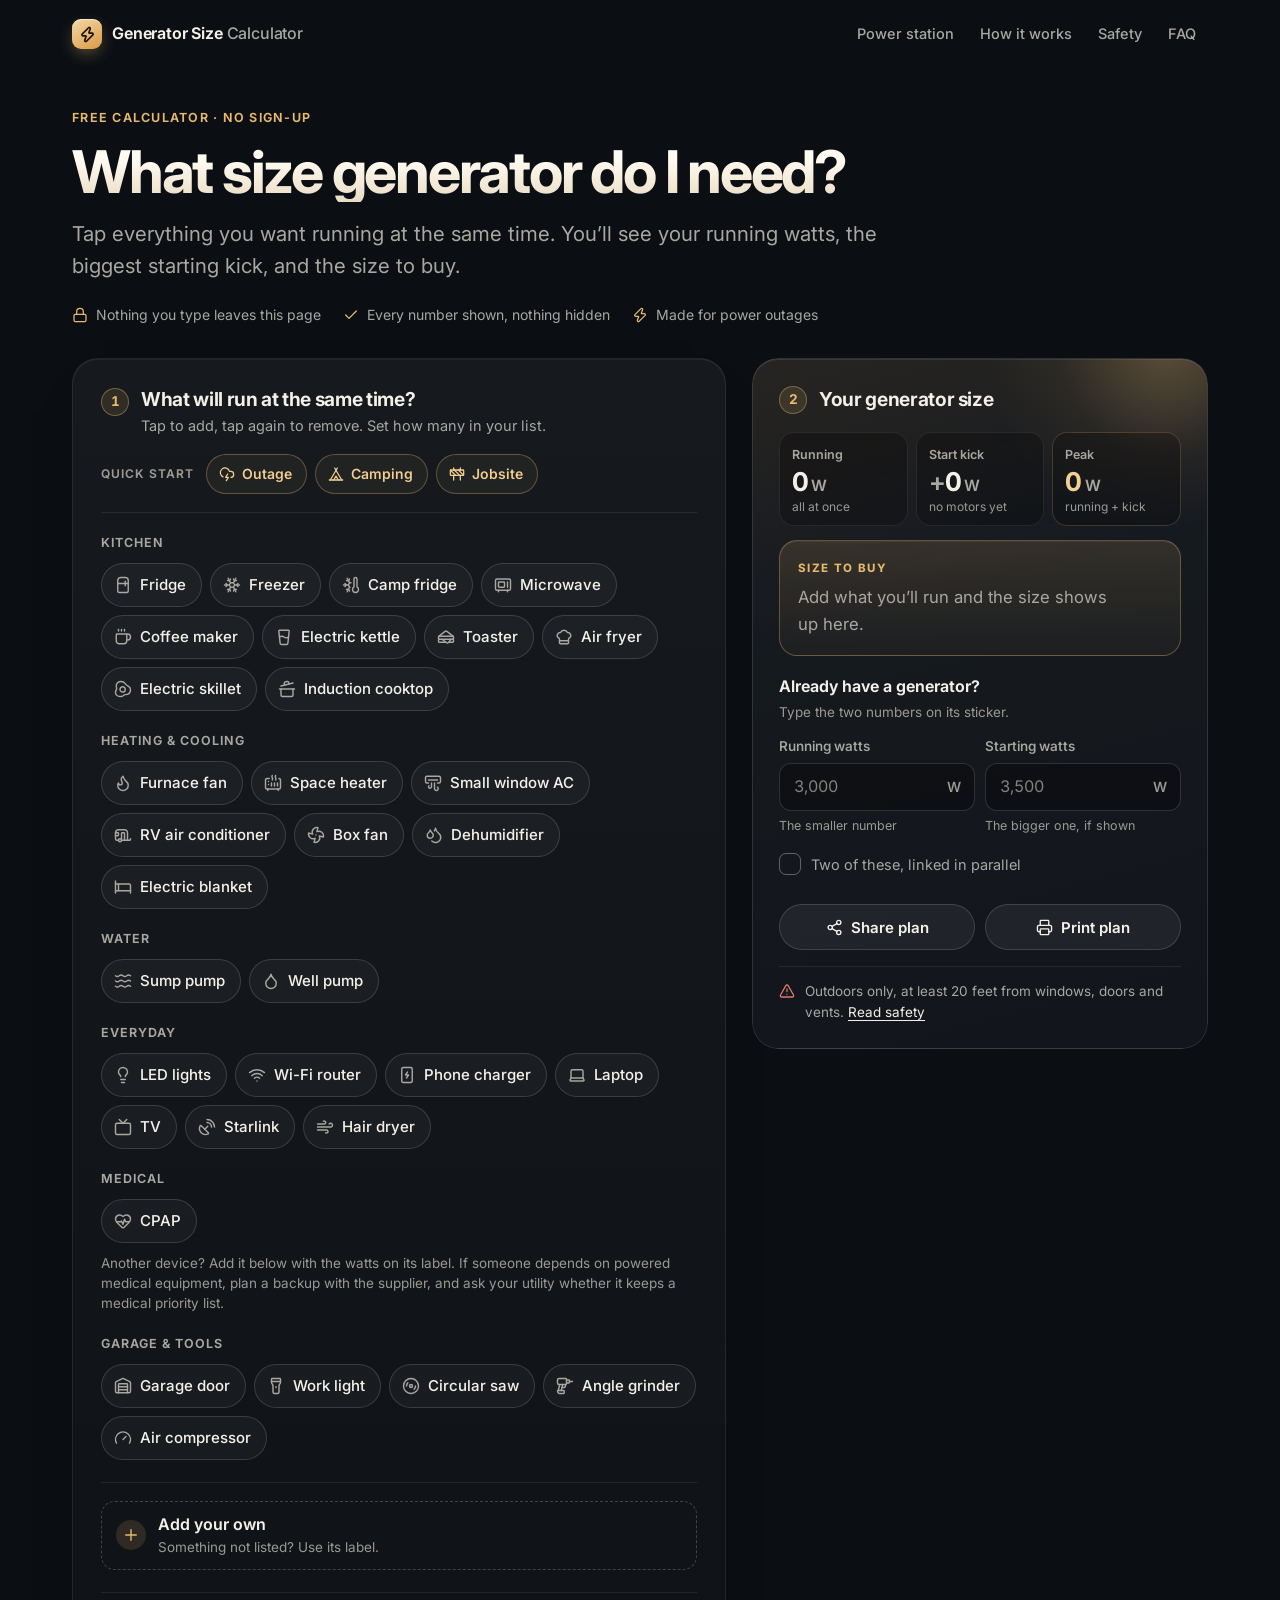
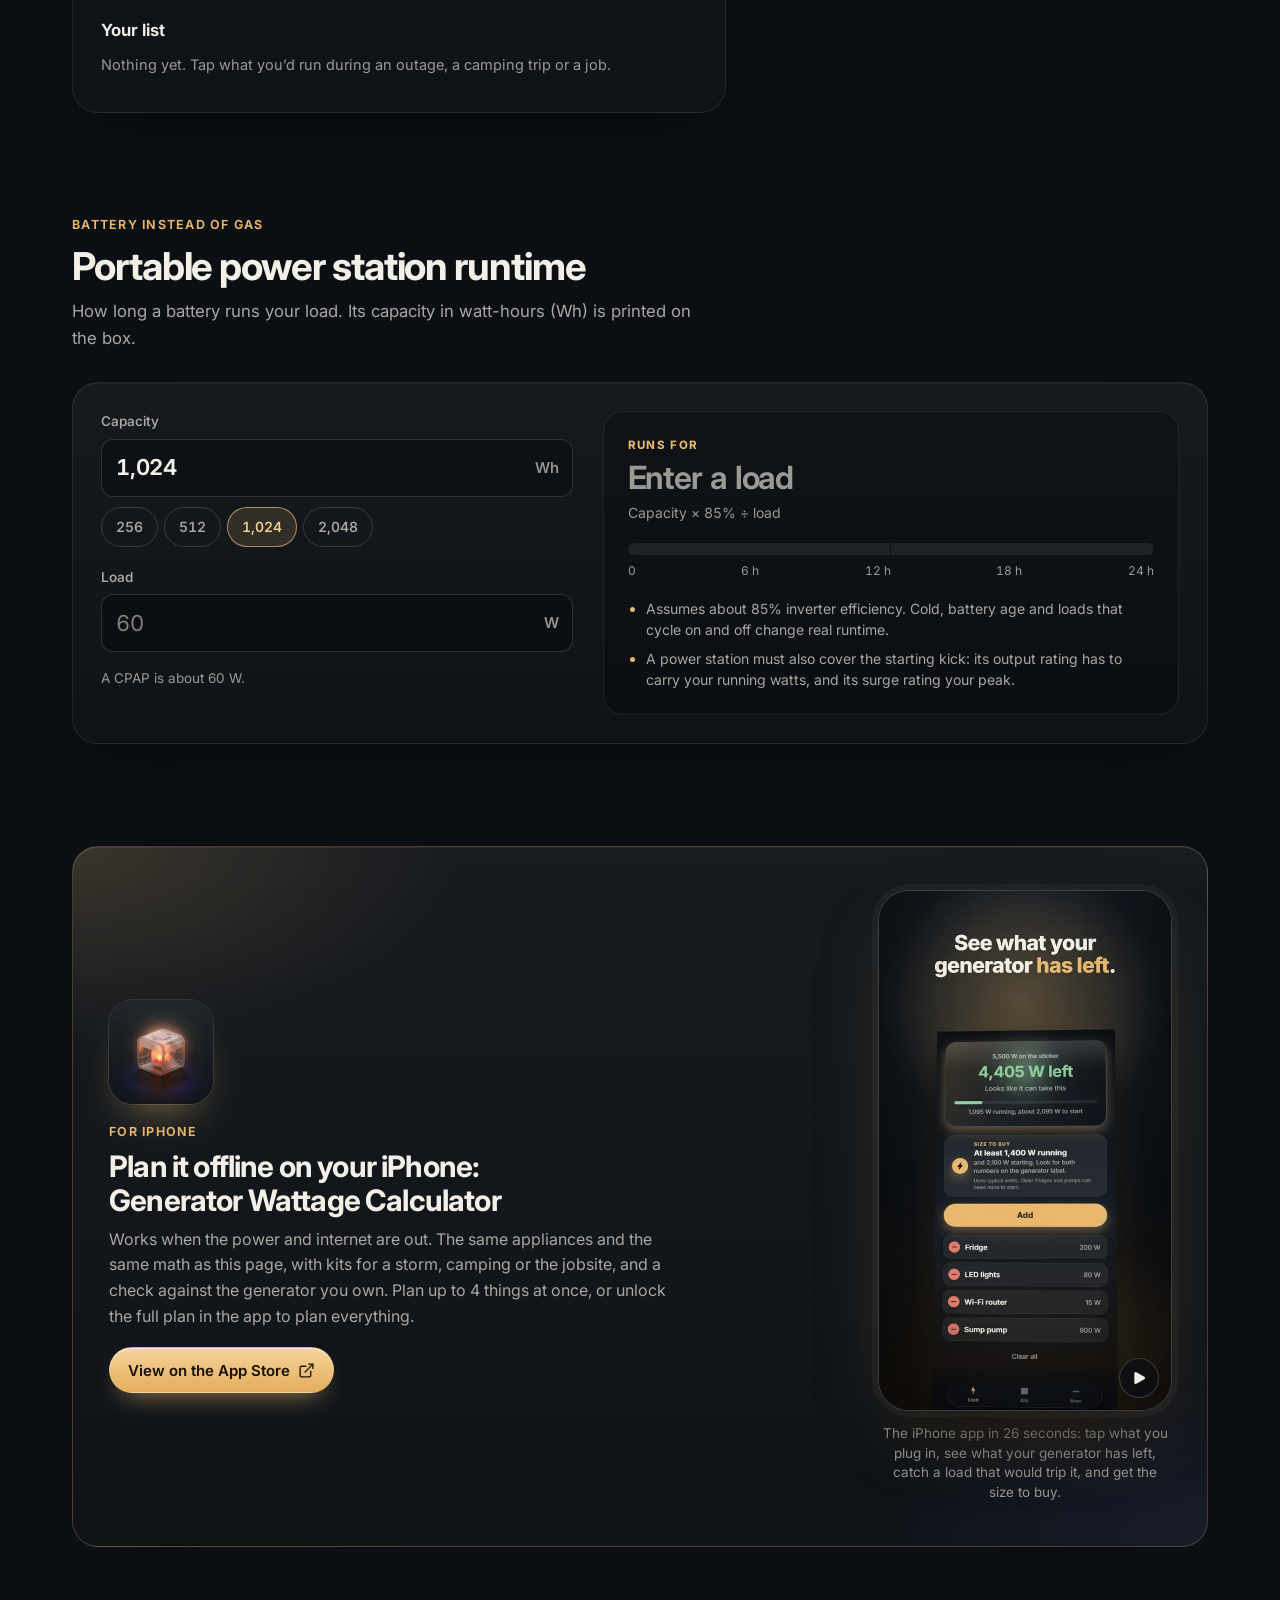
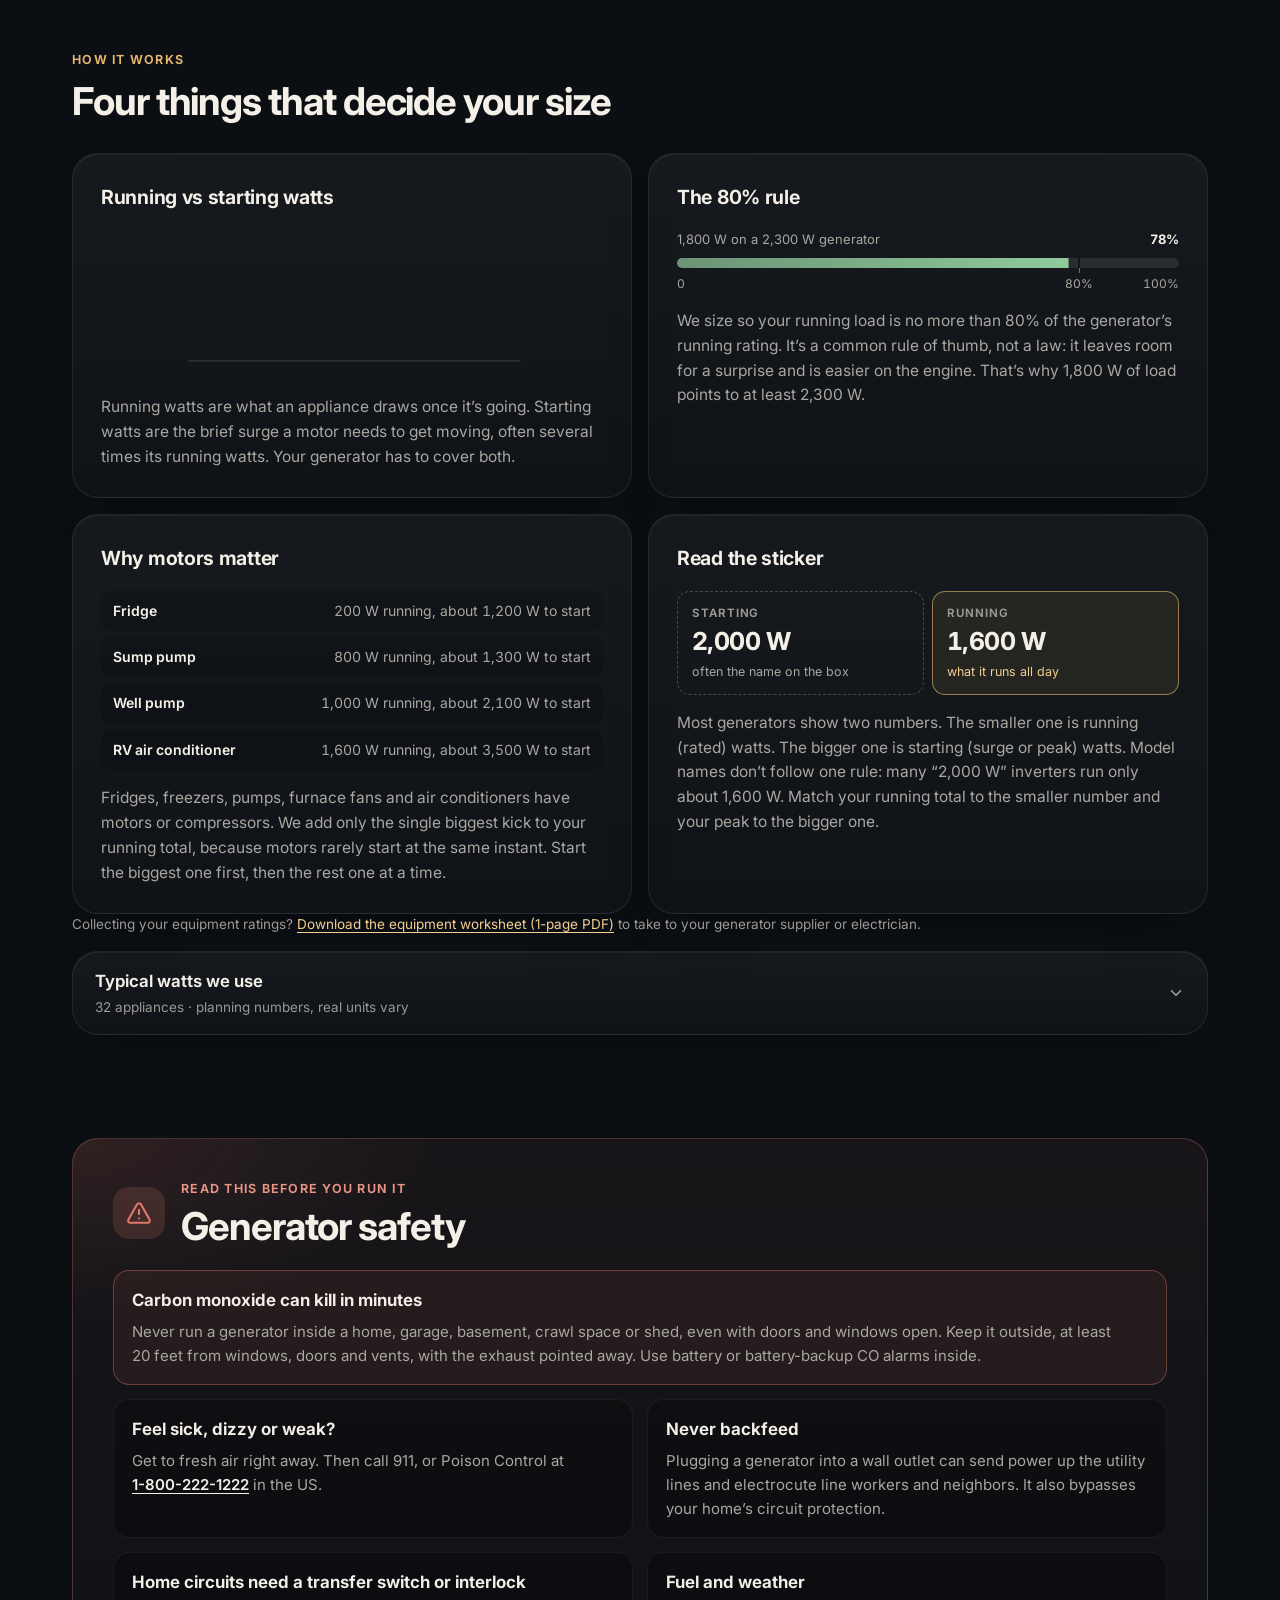
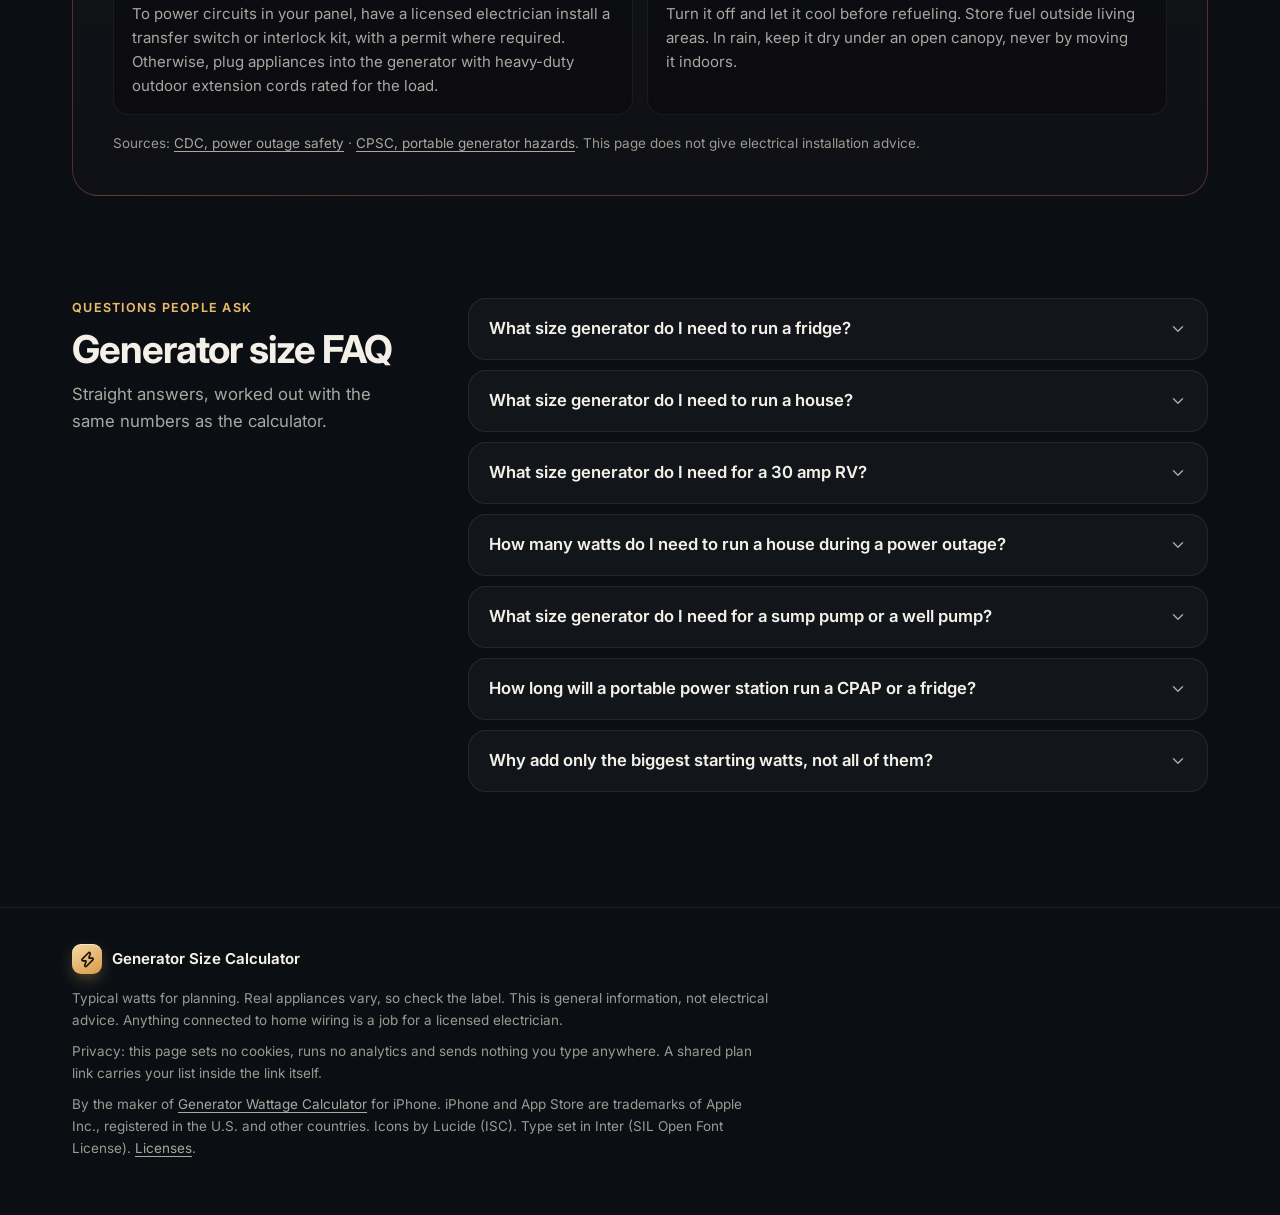
==== commit fde8de84: "Publish generator equipment worksheet" ====
--- a/index.html
+++ b/index.html
@@ -405,6 +405,8 @@
       </article>
     </div>
 
+    <p class="hint">Collecting your equipment ratings? <a href="generator-equipment-worksheet.pdf" download>Download the equipment worksheet (1-page PDF)</a> to take to your generator supplier or electrician.</p>
+
     <details class="watts card">
       <summary><span>Typical watts we use</span><small>32 appliances · planning numbers, real units vary</small><svg class="ico chev" aria-hidden="true"><use href="#i-chevron-down"/></svg></summary>
       <div class="watts-body">
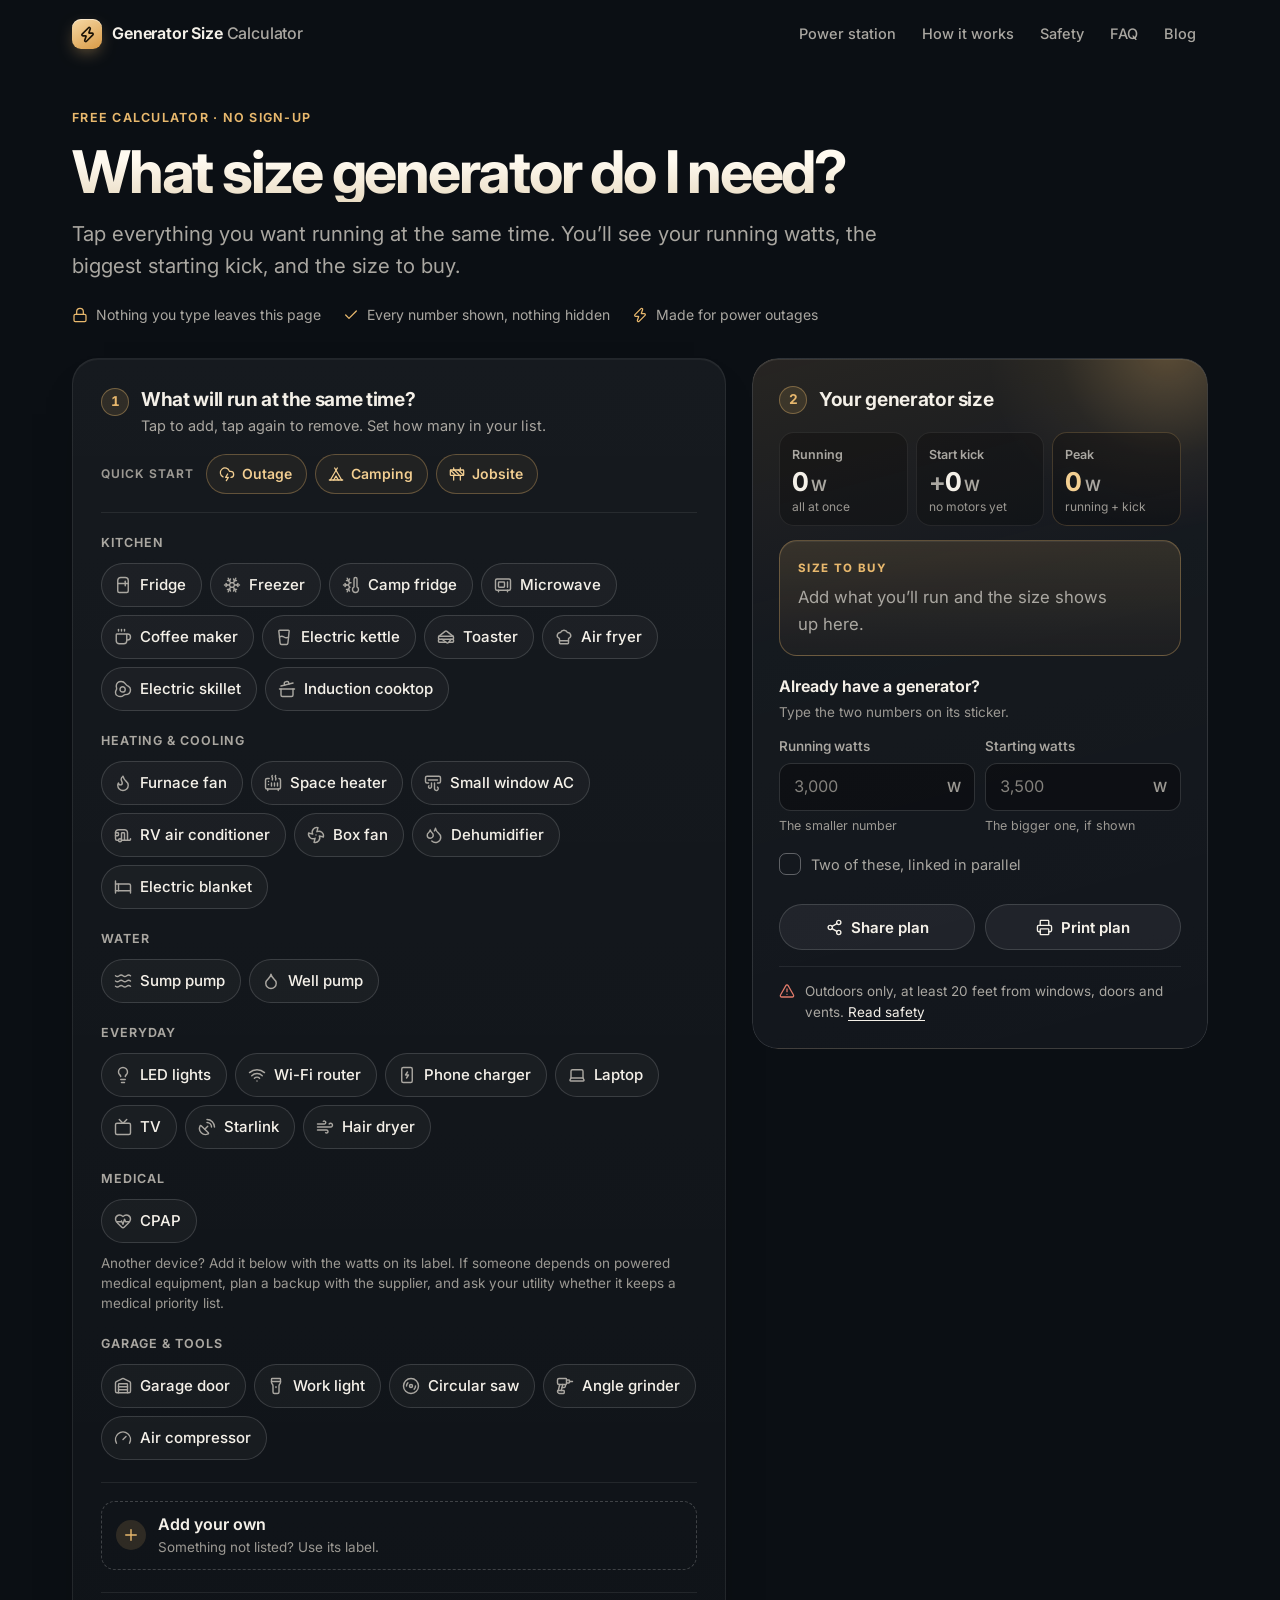
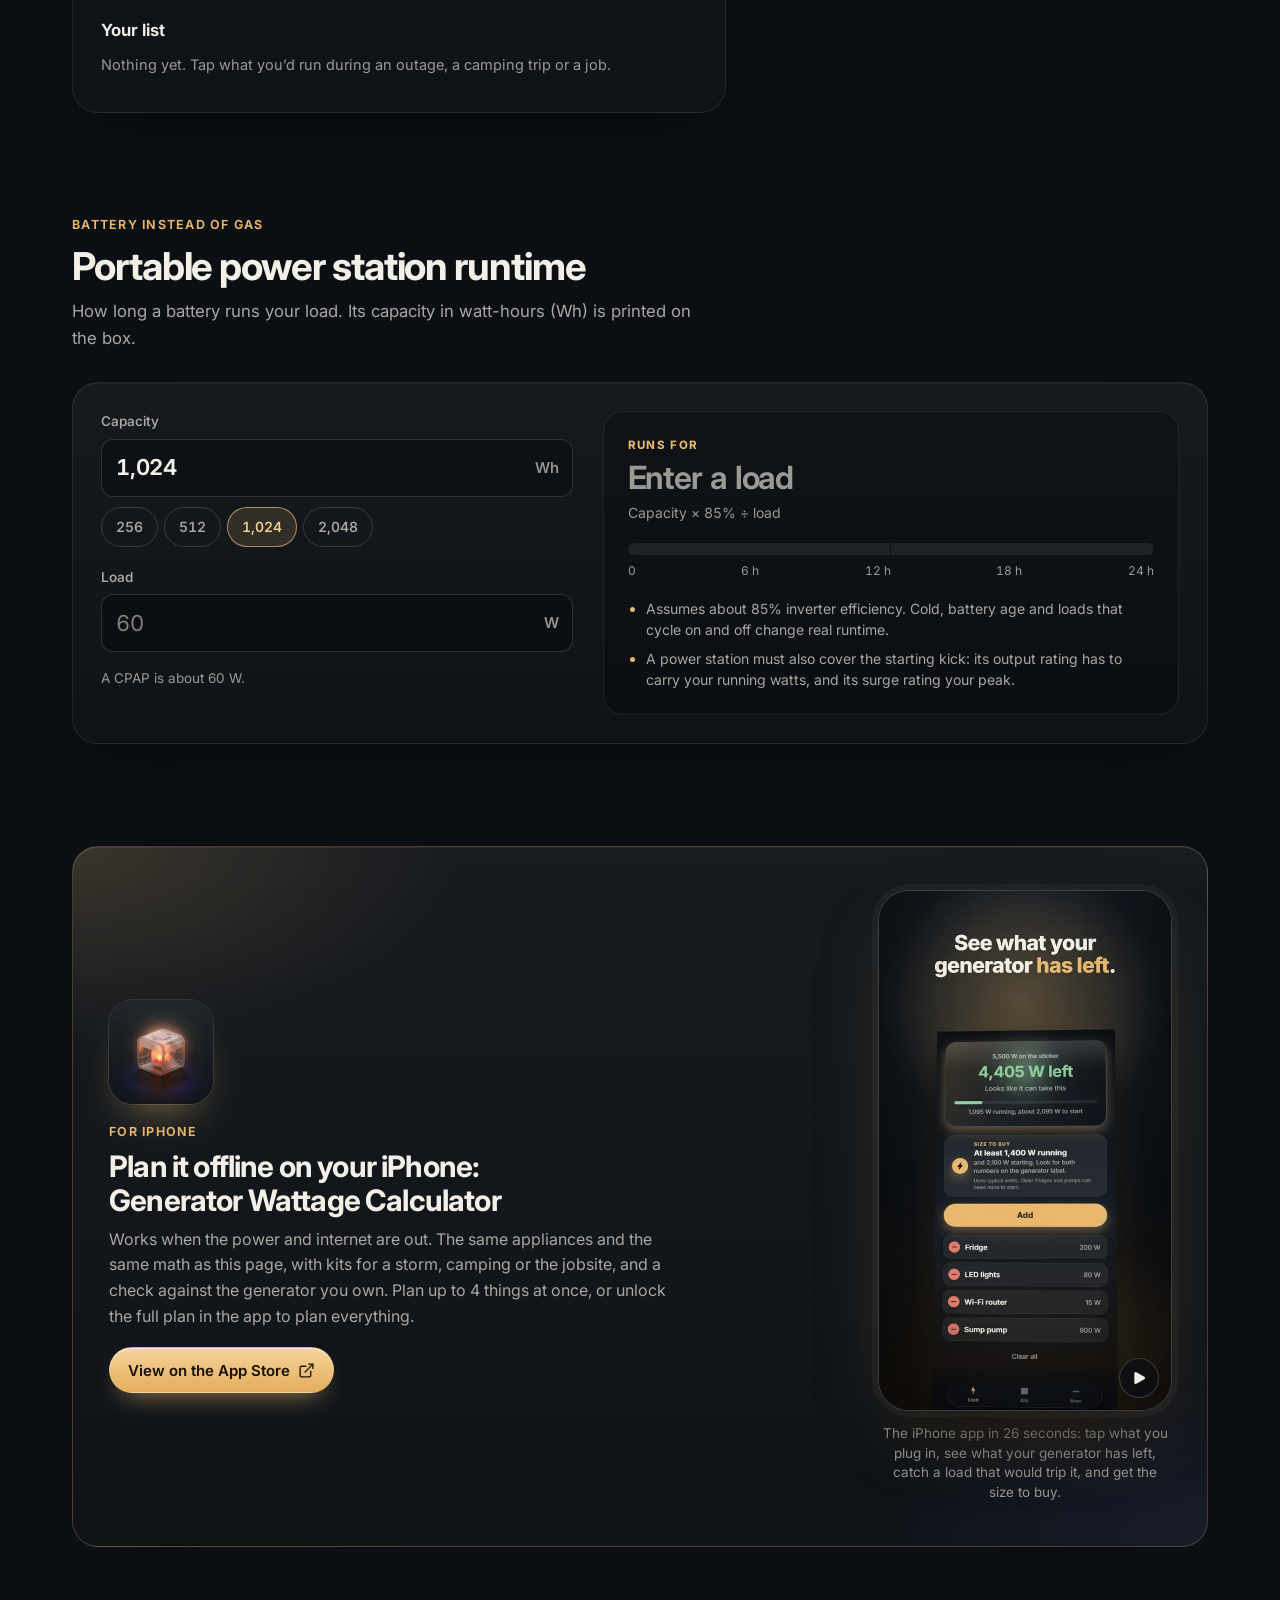
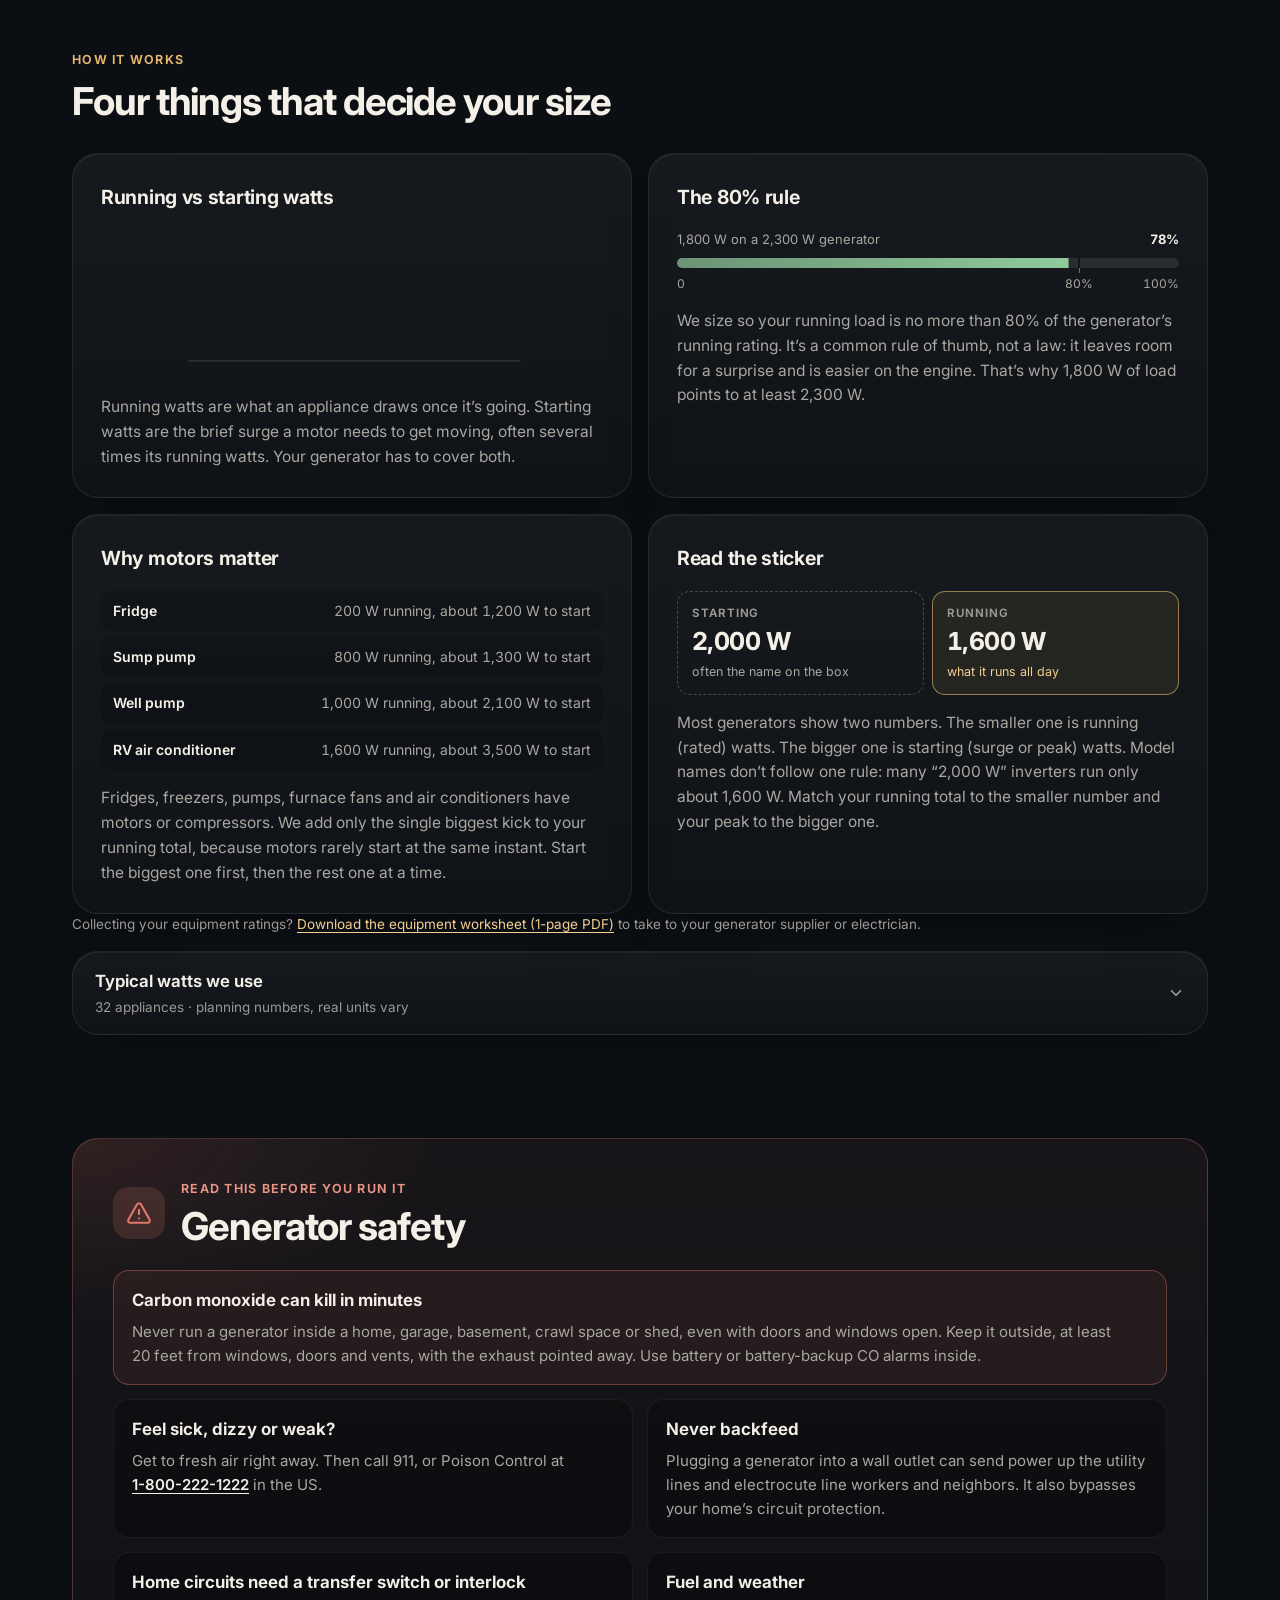
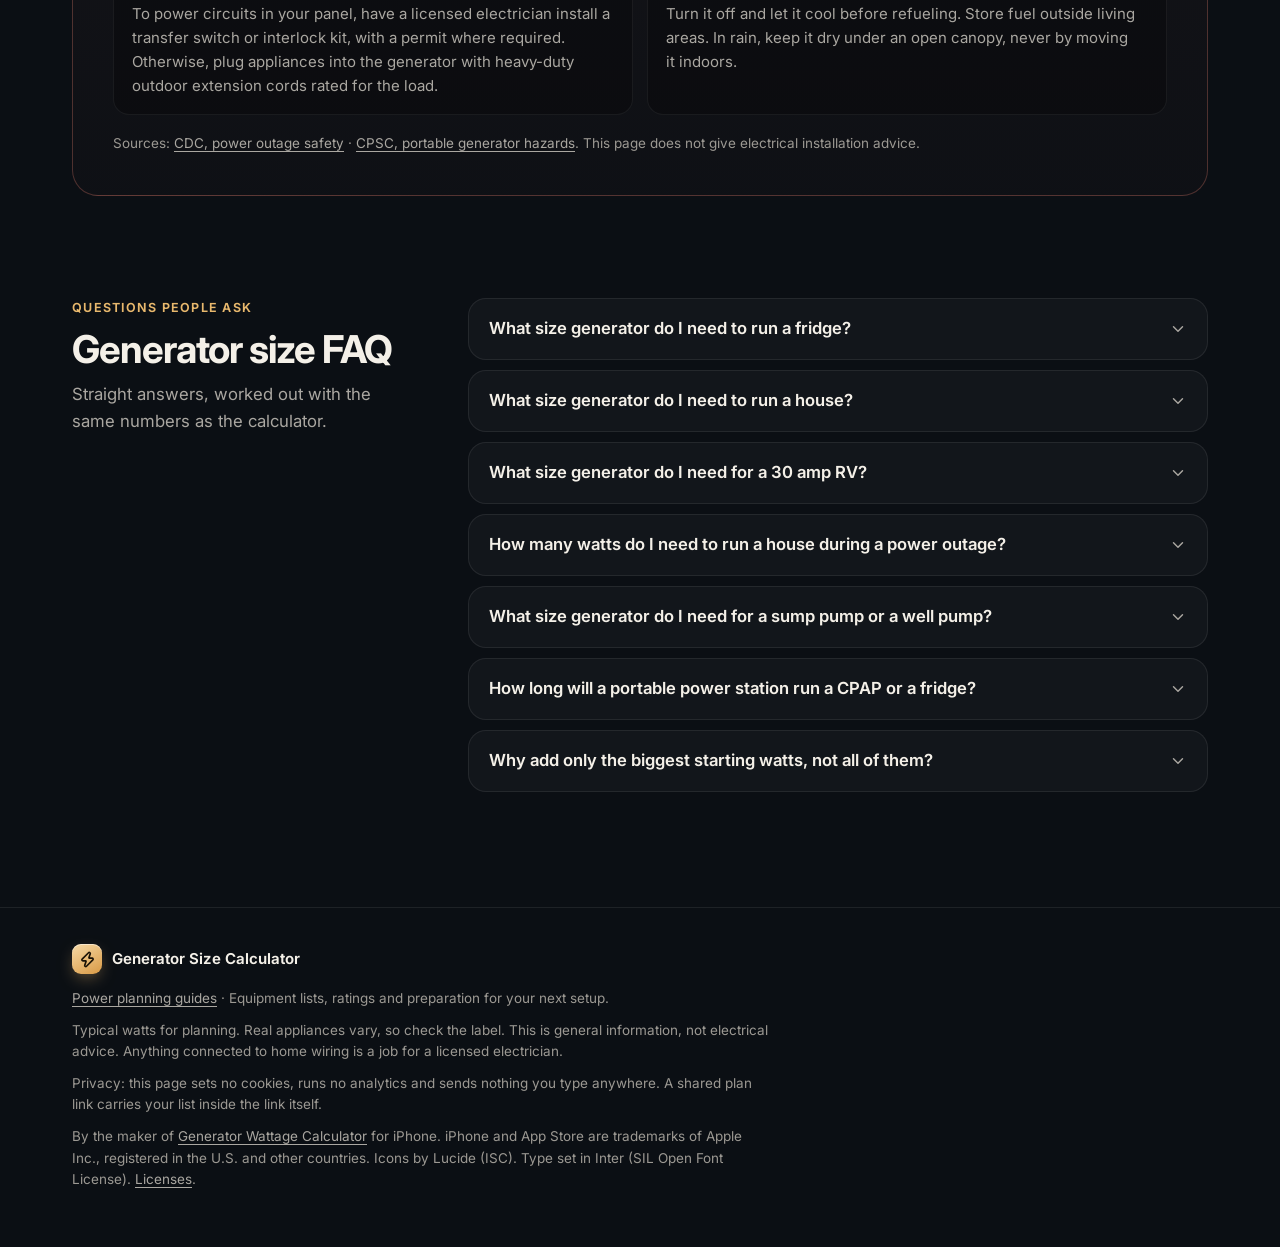
==== commit 253c71d2: "Publish power planning blog and food stall equipment guide" ====
--- a/index.html
+++ b/index.html
@@ -116,11 +116,12 @@
       <span class="brand-mark" aria-hidden="true"><svg class="ico"><use href="#i-zap"/></svg></span>
       <span class="brand-name">Generator Size <span>Calculator</span></span>
     </a>
-    <nav class="nav" aria-label="On this page">
+    <nav class="nav" aria-label="Main navigation">
       <a href="#power-station" class="nav-wide">Power station</a>
       <a href="#how" class="nav-wide">How it works</a>
       <a href="#safety">Safety</a>
       <a href="#faq">FAQ</a>
+      <a href="/blog/" class="nav-wide">Blog</a>
     </nav>
   </div>
 </header>
@@ -591,6 +592,7 @@
 <footer class="foot">
   <div class="wrap foot-in">
     <p class="foot-brand"><span class="brand-mark" aria-hidden="true"><svg class="ico"><use href="#i-zap"/></svg></span>Generator Size Calculator</p>
+    <p><a href="/blog/">Power planning guides</a> · Equipment lists, ratings and preparation for your next setup.</p>
     <p>Typical watts for planning. Real appliances vary, so check the label. This is general information, not electrical advice. Anything connected to home wiring is a job for a licensed electrician.</p>
     <p>Privacy: this page sets no cookies, runs no analytics and sends nothing you type anywhere. A shared plan link carries your list inside the link itself.</p>
     <p>By the maker of <a href="https://apps.apple.com/app/apple-store/id6803647183?pt=129249633&amp;ct=web-footer&amp;mt=8">Generator Wattage Calculator</a> for iPhone. iPhone and App Store are trademarks of Apple Inc., registered in the U.S. and other countries. Icons by Lucide (ISC). Type set in Inter (SIL Open Font License). <a href="assets/LICENSES.txt">Licenses</a>.</p>
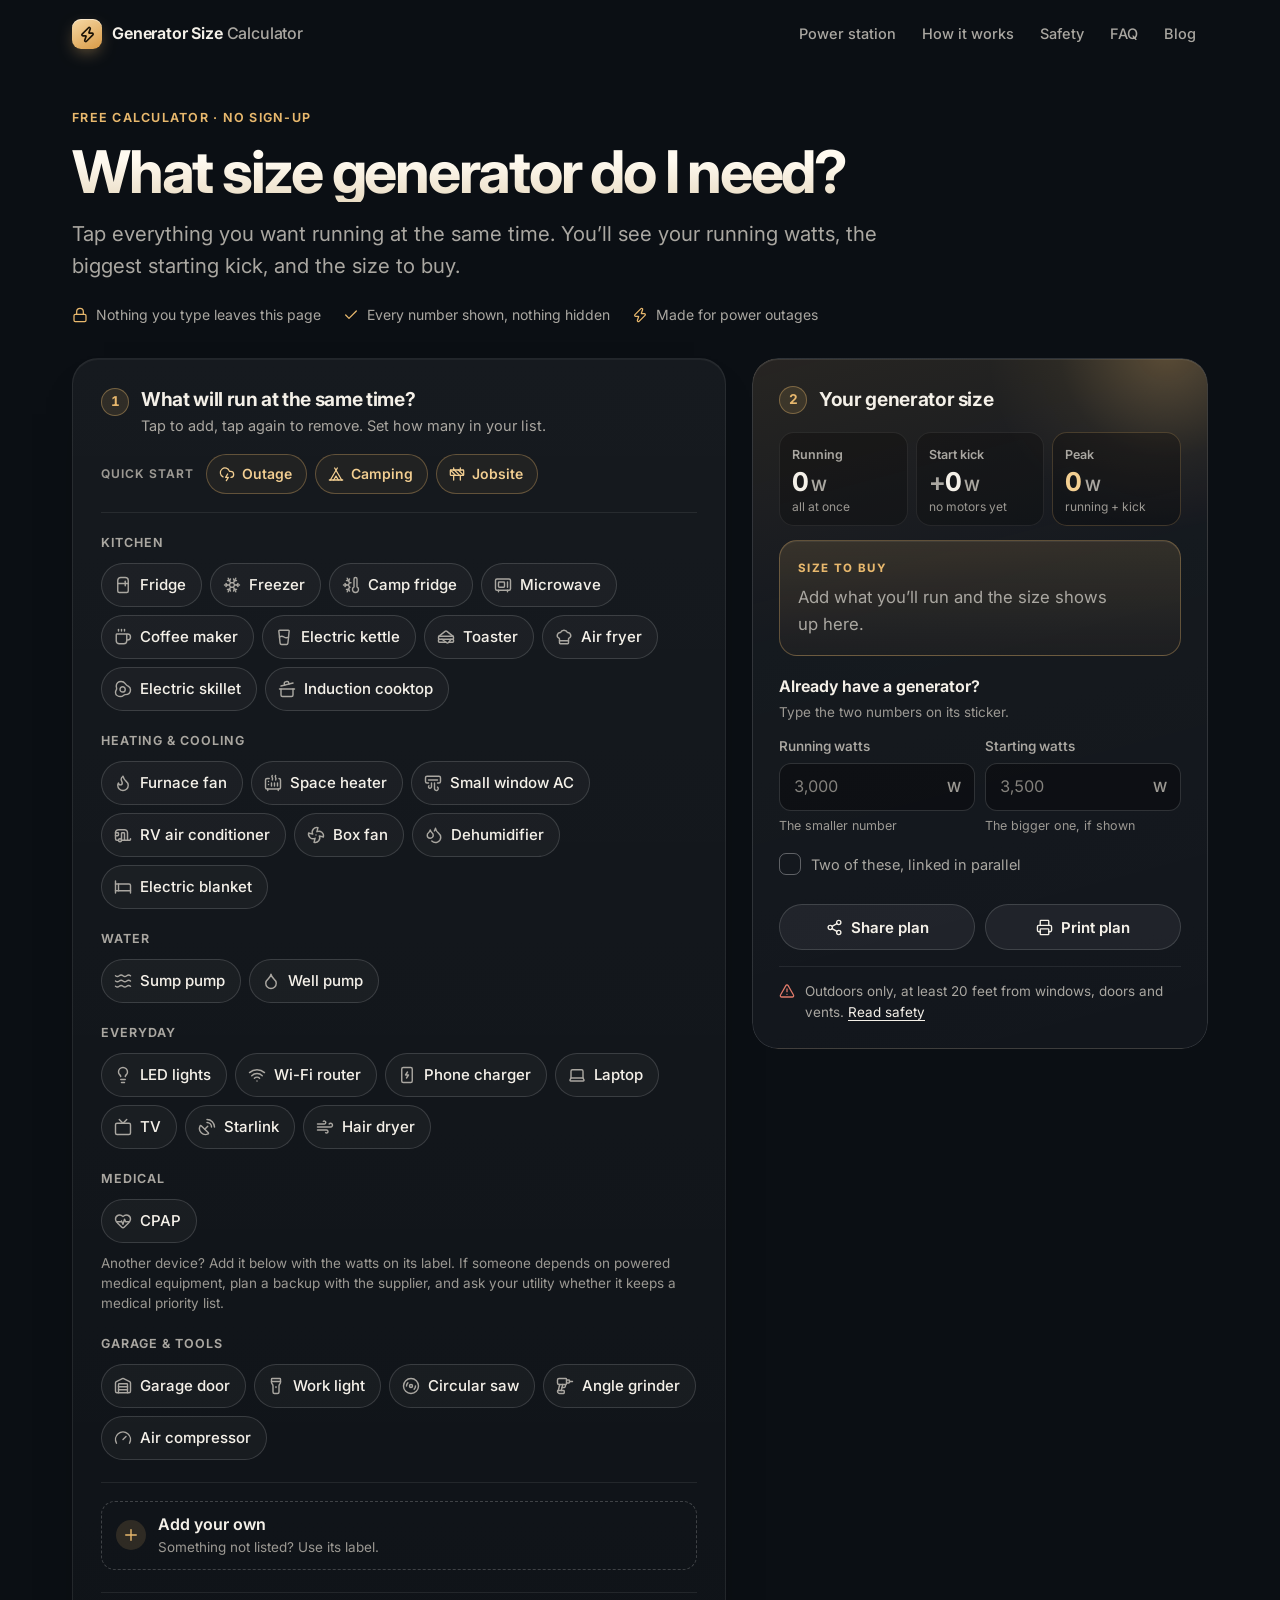
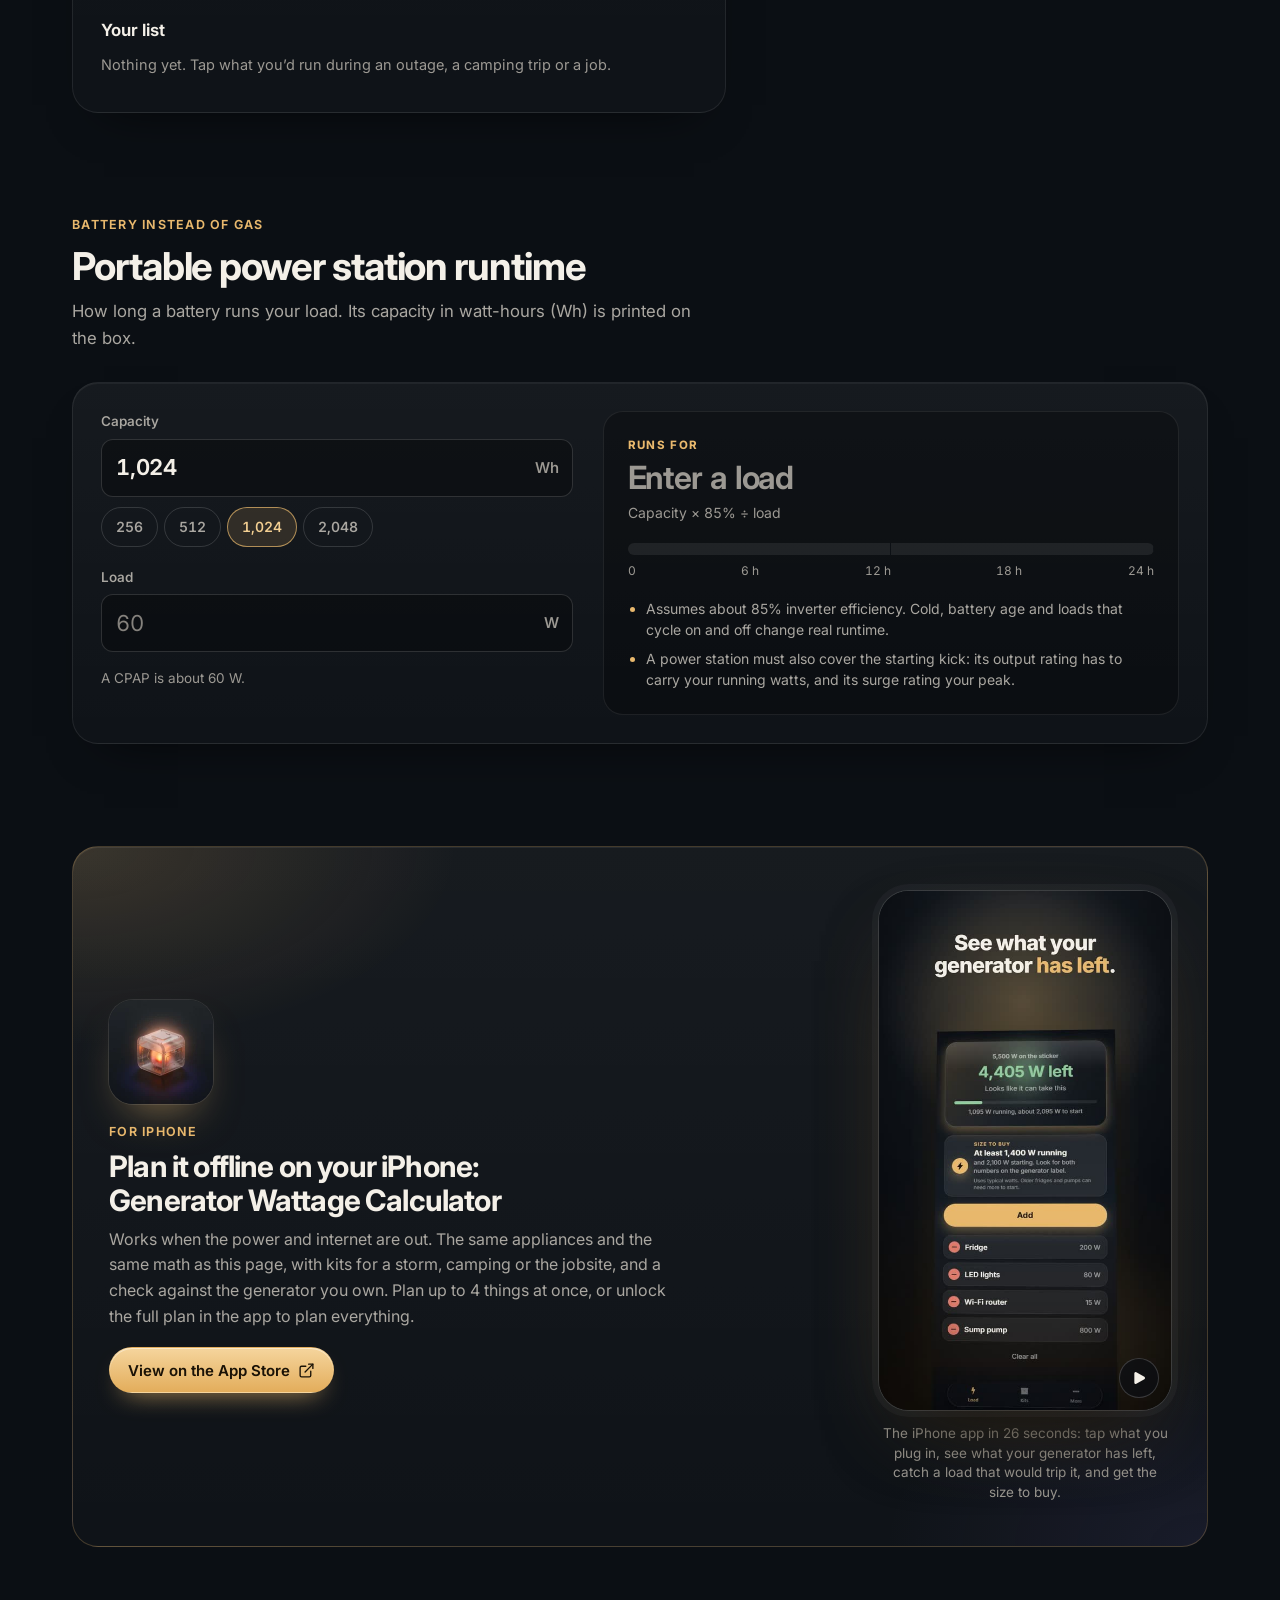
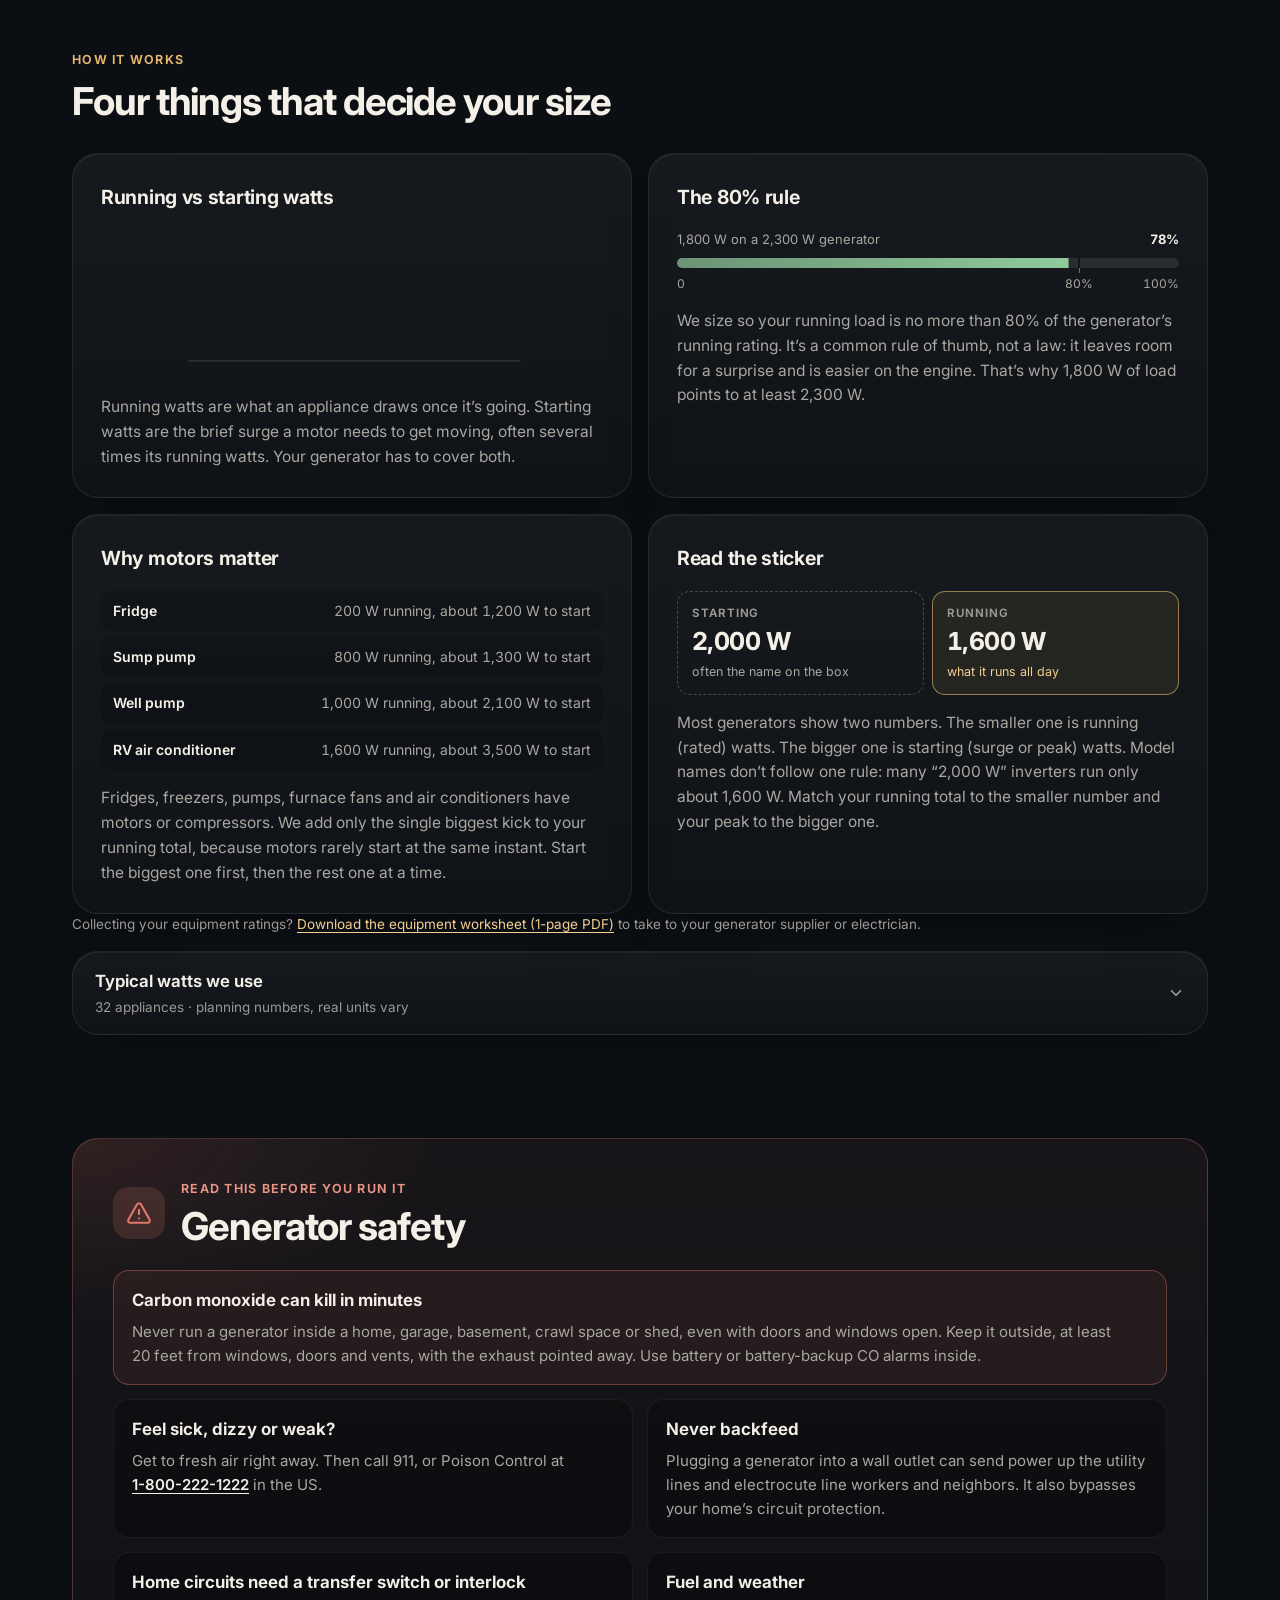
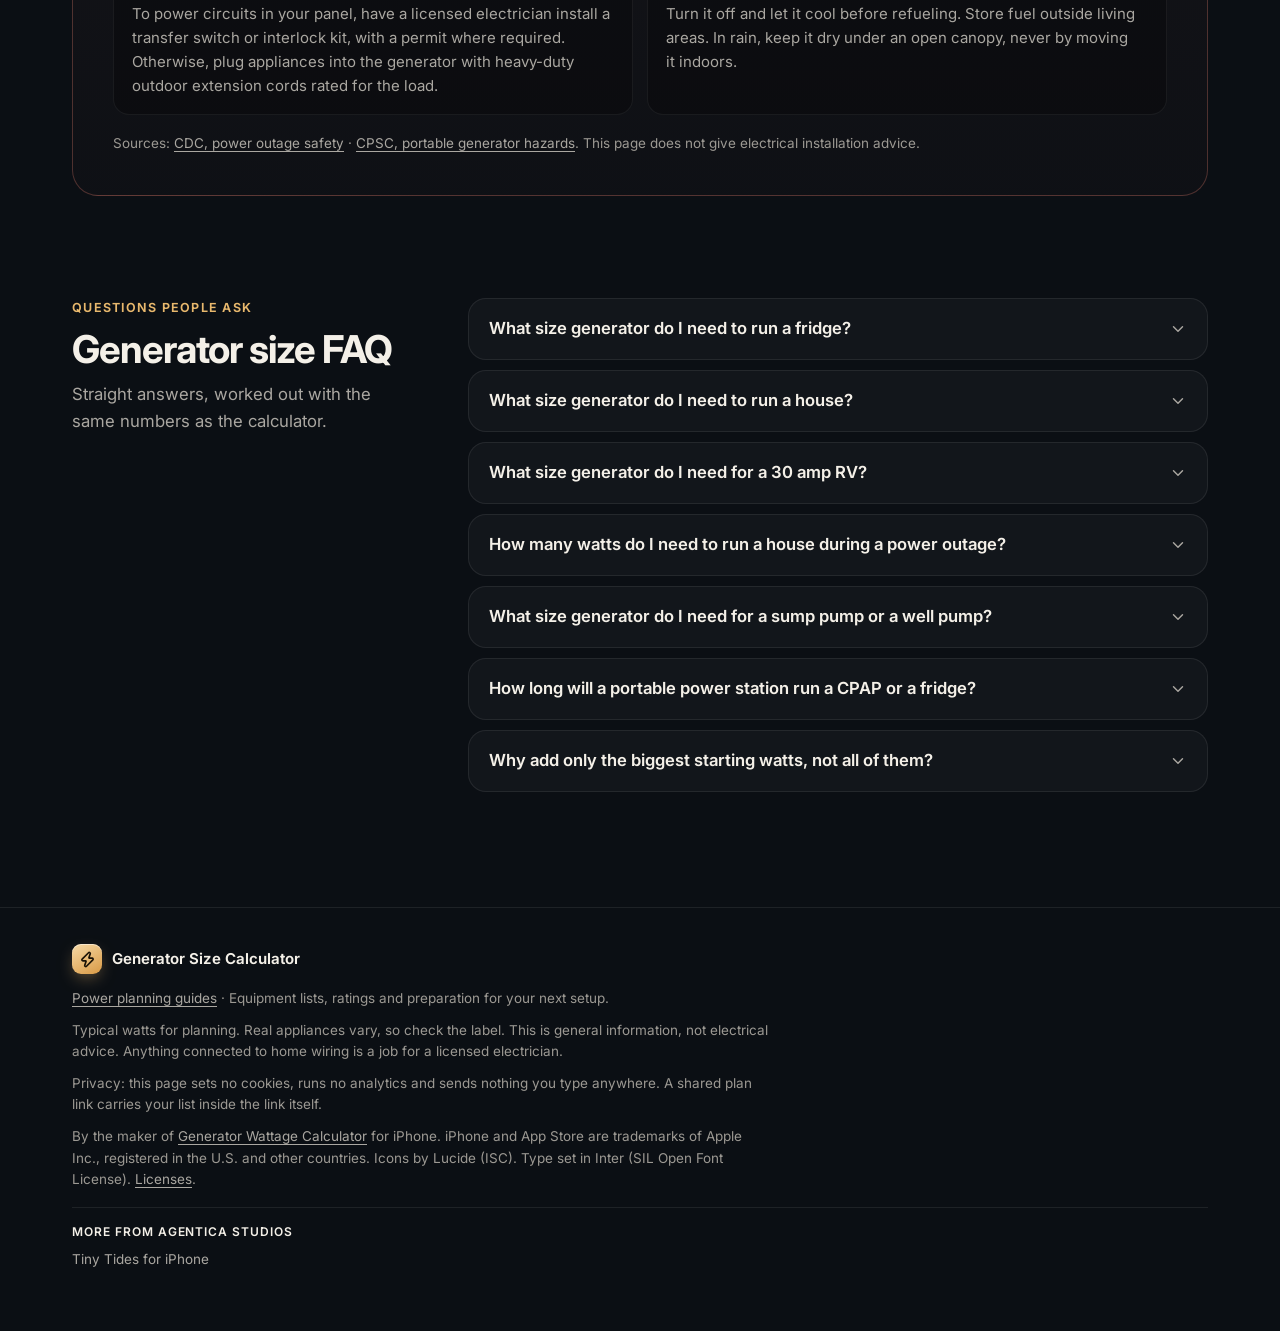
==== commit da4fb2ef: "Footer: More from Agentica Studios strip (EX-022) Homepage strip (Tiny Tides App Store link, ct=xsit" ====
--- a/index.html
+++ b/index.html
@@ -3,10 +3,11 @@
 <head>
   <meta charset="utf-8">
   <meta name="viewport" content="width=device-width, initial-scale=1, viewport-fit=cover">
-  <meta http-equiv="Content-Security-Policy" content="default-src 'self'; script-src 'self'; style-src 'self'; img-src 'self' data:; font-src 'self'; connect-src 'none'; object-src 'none'; base-uri 'none'; form-action 'none'">
+  <meta http-equiv="Content-Security-Policy" content="default-src 'self'; script-src 'self'; style-src 'self'; img-src 'self' data:; font-src 'self'; connect-src 'self'; object-src 'none'; base-uri 'none'; form-action 'none'">
   <meta name="referrer" content="strict-origin-when-cross-origin">
   <title>What Size Generator Do I Need? Generator Size Calculator</title>
   <meta name="description" content="Tap what you will run to see your running watts, starting watts and the generator size to buy. Plus a power station runtime calculator. Private, no sign-up.">
+  <meta name="p:domain_verify" content="b8fc89afd701fa11e6f2727c72dfb493"/>
   <link rel="canonical" href="https://generatorsizes.com/">
   <meta name="robots" content="index, follow, max-image-preview:large">
   <meta name="google-site-verification" content="Iz_Pv4ZL4jzRzNjJzZG7YbDcLWARoQPd8doLZgjdIb8">
@@ -121,7 +122,7 @@
       <a href="#how" class="nav-wide">How it works</a>
       <a href="#safety">Safety</a>
       <a href="#faq">FAQ</a>
-      <a href="/blog/" class="nav-wide">Blog</a>
+      <a href="/blog/">Blog</a>
     </nav>
   </div>
 </header>
@@ -596,6 +597,12 @@
     <p>Typical watts for planning. Real appliances vary, so check the label. This is general information, not electrical advice. Anything connected to home wiring is a job for a licensed electrician.</p>
     <p>Privacy: this page sets no cookies, runs no analytics and sends nothing you type anywhere. A shared plan link carries your list inside the link itself.</p>
     <p>By the maker of <a href="https://apps.apple.com/app/apple-store/id6803647183?pt=129249633&amp;ct=web-footer&amp;mt=8">Generator Wattage Calculator</a> for iPhone. iPhone and App Store are trademarks of Apple Inc., registered in the U.S. and other countries. Icons by Lucide (ISC). Type set in Inter (SIL Open Font License). <a href="assets/LICENSES.txt">Licenses</a>.</p>
+    <nav class="xsite" aria-label="More from Agentica Studios">
+      <p class="xsite-title"><a href="https://agentica-studio.netlify.app/?utm_source=gwc&amp;utm_medium=referral&amp;utm_campaign=xsite">More from Agentica Studios</a></p>
+      <ul>
+        <li><a href="https://apps.apple.com/app/id6815904646?pt=129249633&amp;ct=xsite-gwc&amp;mt=8">Tiny Tides for iPhone</a></li>
+      </ul>
+    </nav>
   </div>
 </footer>
 
--- a/assets/styles.css
+++ b/assets/styles.css
@@ -303,9 +303,22 @@
   }
 }
 
-@media (max-width: 379px) {
+@media (max-width: 429px) {
   .brand-name span {
     display: none;
+  }
+}
+
+@media (max-width: 359px) {
+  .brand {
+    gap: 8px;
+    font-size: 14px;
+  }
+  .nav {
+    gap: 0;
+  }
+  .nav a {
+    padding: 0 6px;
   }
 }
 
@@ -3004,3 +3017,12 @@
     font-size: 9pt;
   }
 }
+
+/* EX-022 cross-site strip */
+.xsite { margin-top: 6px; padding-top: 14px; border-top: 1px solid var(--line); }
+.xsite-title { margin: 0 0 4px; color: var(--text); font-size: 12px; font-weight: 600; letter-spacing: 0.08em; text-transform: uppercase; }
+.xsite ul { display: flex; flex-wrap: wrap; gap: 0 20px; margin: 0; padding: 0; list-style: none; }
+.xsite a { display: inline-block; padding-block: 4px; color: var(--muted); text-decoration: none; }
+.xsite a:hover, .xsite a:focus-visible { color: var(--amber-hi); text-decoration: underline; }
+.xsite-title a, .xsite-title a:hover, .xsite-title a:focus-visible { display: inline; min-height: 0; padding: 0; color: inherit; }
+.xsite-title a:hover, .xsite-title a:focus-visible { text-decoration: underline; }
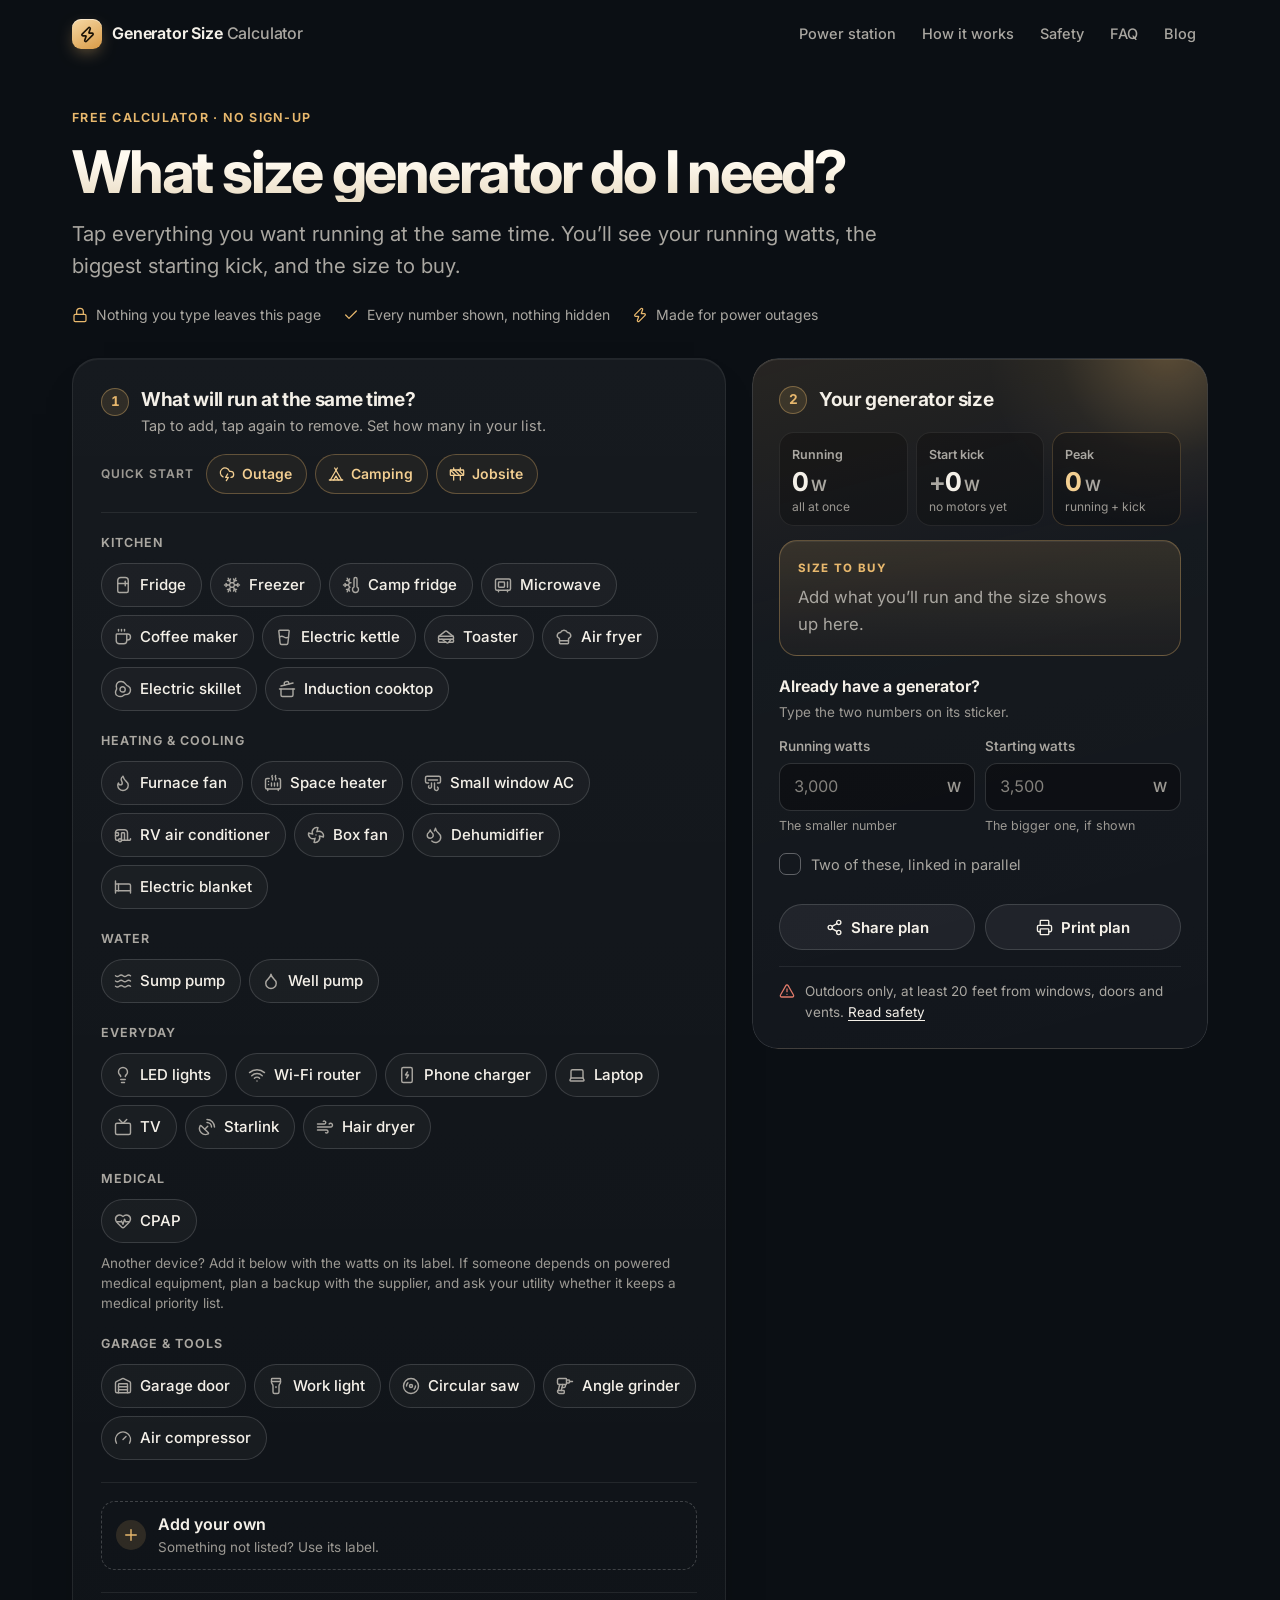
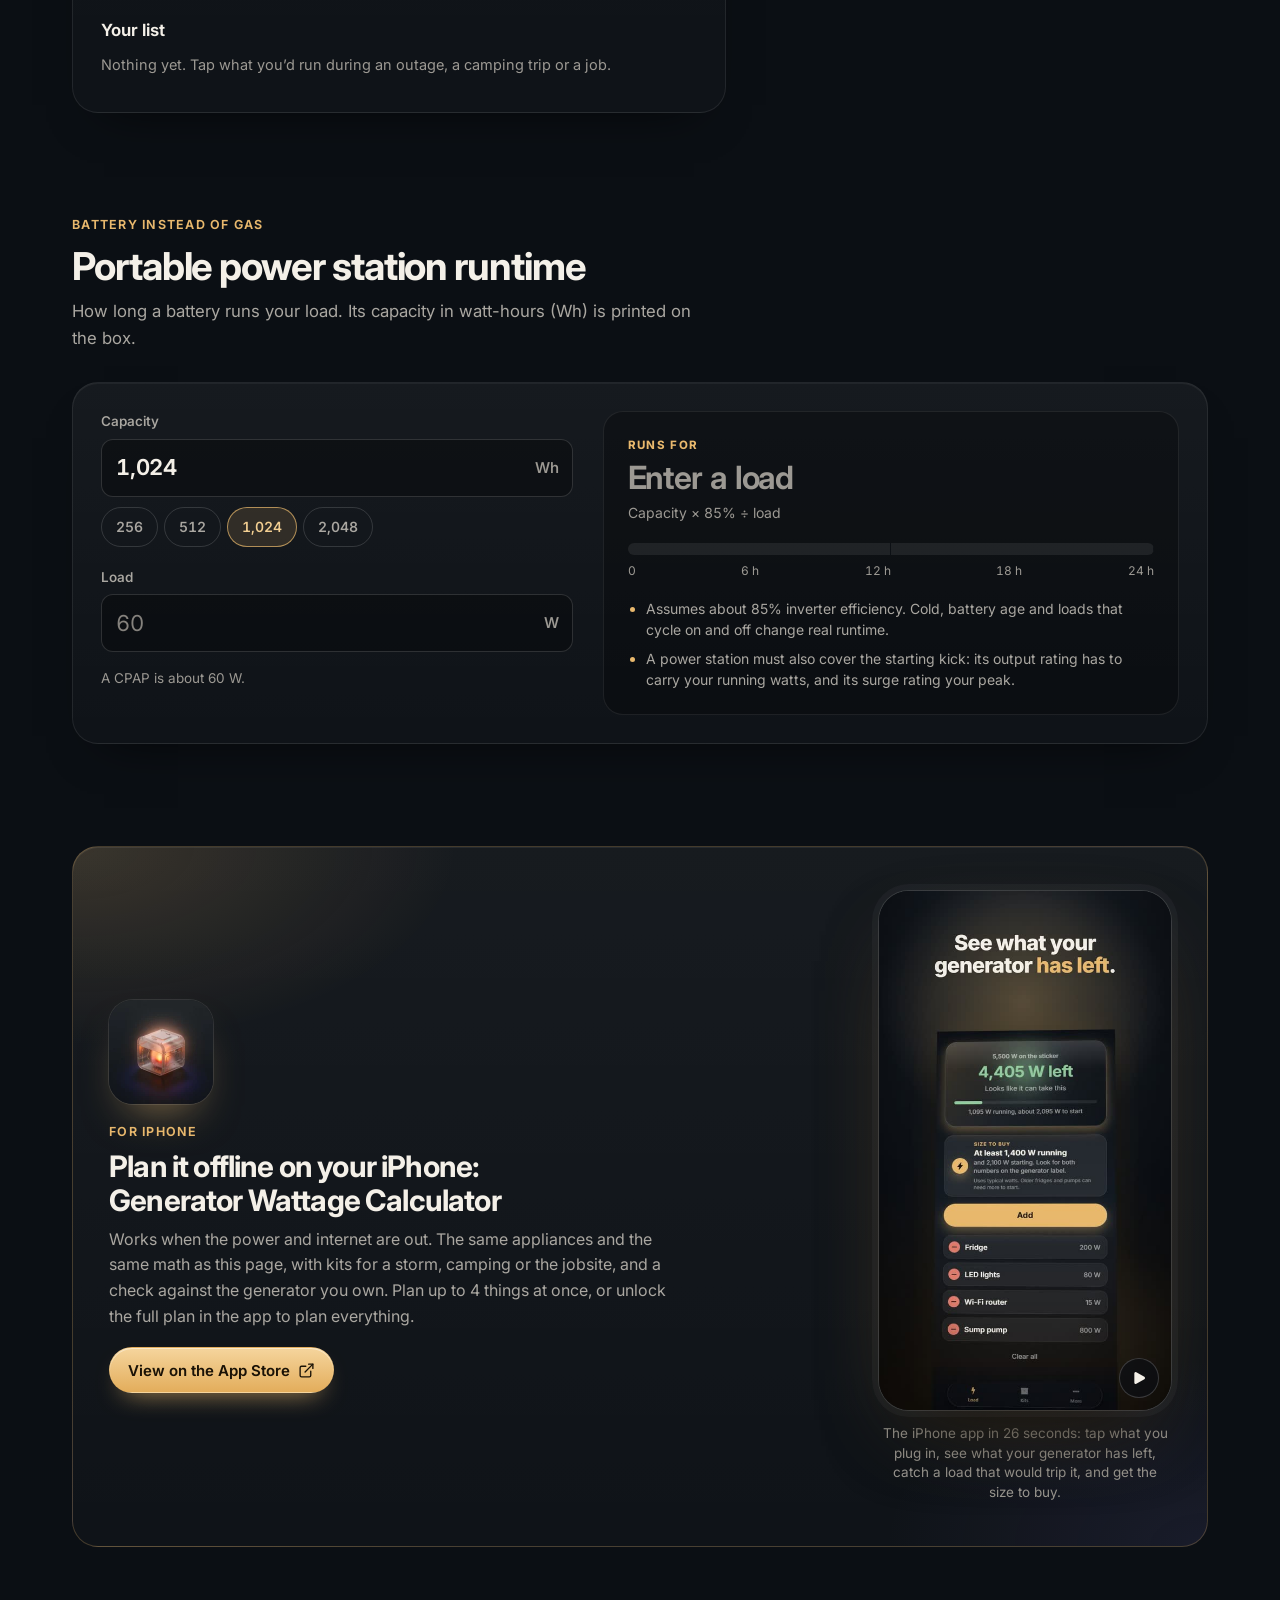
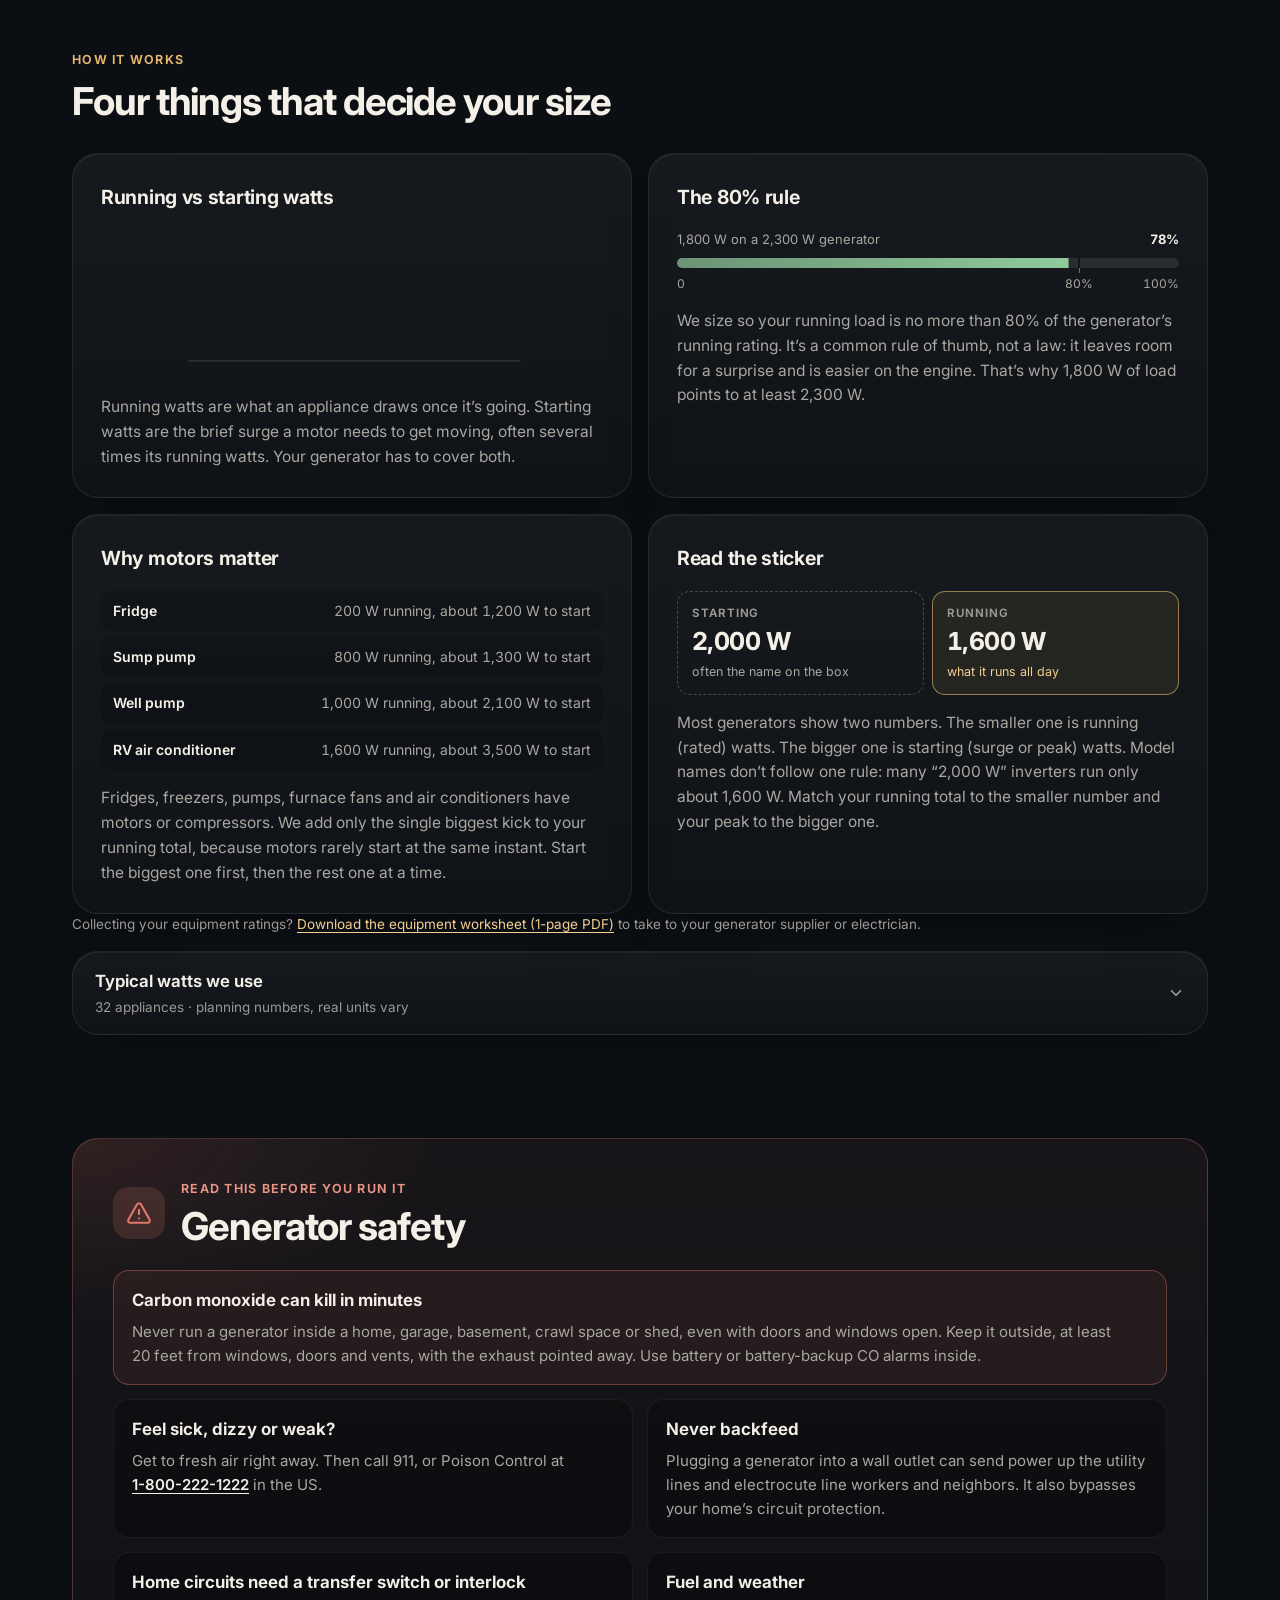
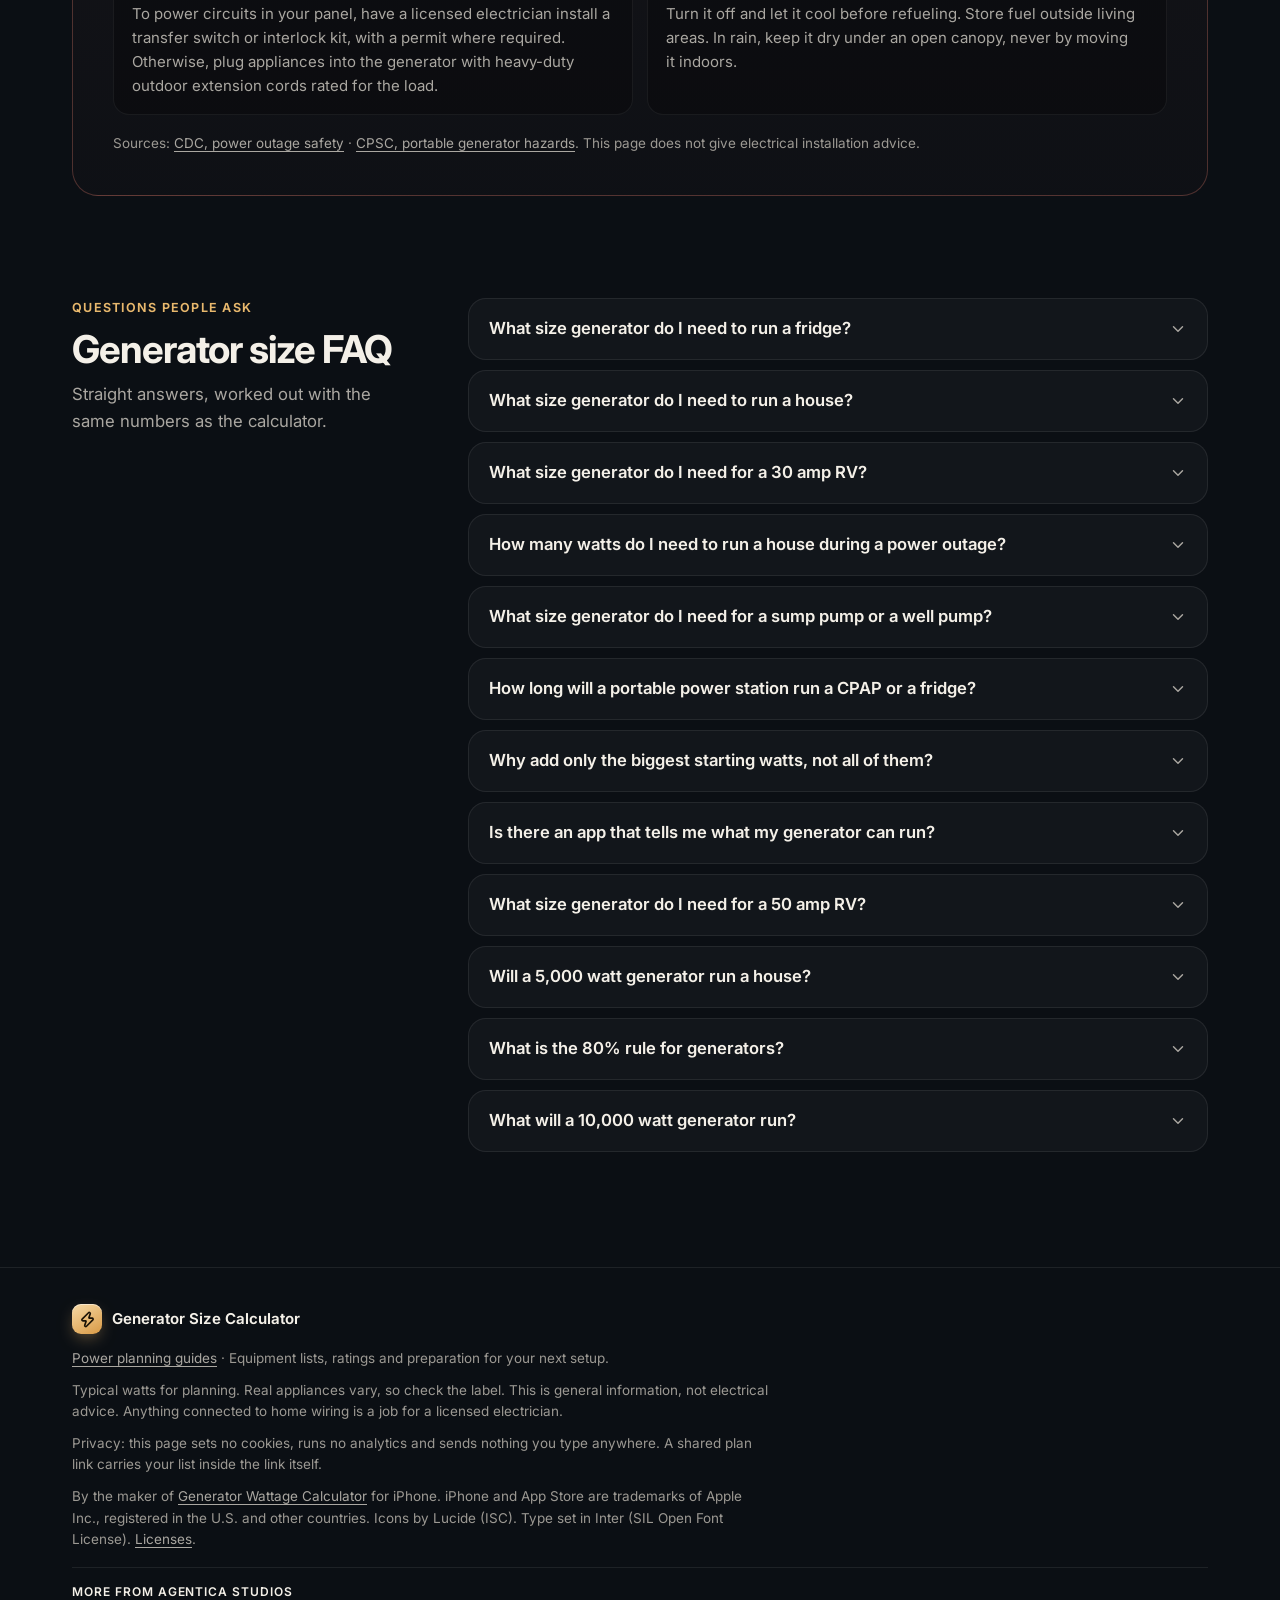
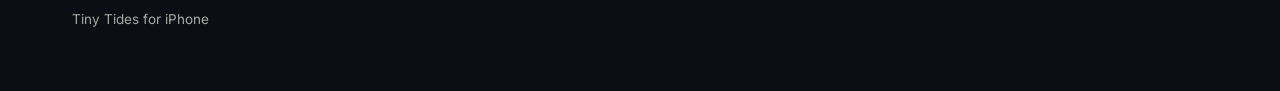
==== commit beb21a96: "EX-065: FAQ additions, two comparison guides, sitemap lastmod (incl. Oct 22 redirect fix) - Homepage" ====
--- a/index.html
+++ b/index.html
@@ -39,68 +39,108 @@
 
   <!-- faq-jsonld:start -->
   <script type="application/ld+json">
-  {
-    "@context": "https://schema.org",
-    "@type": "FAQPage",
-    "mainEntity": [
-      {
-        "@type": "Question",
-        "name": "What size generator do I need to run a fridge?",
-        "acceptedAnswer": {
-          "@type": "Answer",
-          "text": "A typical fridge runs on about 200 W but needs about 1,200 W for a second or two when its compressor starts. On its own, that means a generator label showing at least 300 W running and 1,200 W starting. Add a freezer, LED lights, Wi-Fi and a phone charger and it comes to 485 W running and 1,485 W at peak: at least 700 W running and 1,500 W starting. Check the starting number on the label, because some small generators start less than that. Older fridges can need more to start."
-        }
-      },
-      {
-        "@type": "Question",
-        "name": "What size generator do I need to run a house?",
-        "acceptedAnswer": {
-          "@type": "Answer",
-          "text": "It depends on what you run at the same time, not on the size of the house. Outage essentials (fridge, freezer, LED lights, Wi-Fi, phone charging, a CPAP and a sump pump) come to 1,345 W running and 2,345 W at peak: at least 1,700 W running and 2,400 W starting. Add a furnace fan, a well pump and a microwave and it’s 3,945 W running and 5,045 W at peak: at least 5,000 W running and 5,100 W starting. Central air, an electric range, a dryer or an electric water heater can push you past the biggest common portables, which run about 12,000 to 16,000 W. That is home standby size, so have a licensed electrician size and install it."
-        }
-      },
-      {
-        "@type": "Question",
-        "name": "What size generator do I need for a 30 amp RV?",
-        "acceptedAnswer": {
-          "@type": "Answer",
-          "text": "A 30 amp RV hookup can deliver up to 3,600 W (30 amps × 120 volts). Most 30 amp rigs have one air conditioner, and its start is the hard part: about 1,600 W running but about 3,500 W to start. The AC plus LED lights, a TV, a laptop and a phone charger comes to 1,870 W running and 3,770 W at peak: at least 2,400 W running and 3,800 W starting. Many “2,000 W” inverters start at about 2,000 W, so one alone won’t start that AC. A soft start fitted to the AC lowers its starting kick. If you have one, add the AC as your own item with its new numbers."
-        }
-      },
-      {
-        "@type": "Question",
-        "name": "How many watts do I need to run a house during a power outage?",
-        "acceptedAnswer": {
-          "@type": "Answer",
-          "text": "Count only what runs at the same time. Typical outage essentials: a fridge about 200 W, a freezer 180 W, LED lights 80 W, Wi-Fi 15 W, phone charging 10 W, a CPAP 60 W and a sump pump 800 W. That is 1,345 W running. Then add the single biggest starting kick, here the fridge at 1,000 W extra, for a 2,345 W peak. Start the biggest motor first, then switch the rest on one at a time."
-        }
-      },
-      {
-        "@type": "Question",
-        "name": "What size generator do I need for a sump pump or a well pump?",
-        "acceptedAnswer": {
-          "@type": "Answer",
-          "text": "A typical sump pump runs on about 800 W and needs about 1,300 W to start: at least 1,000 W running and 1,300 W starting. A typical well pump runs on about 1,000 W and needs about 2,100 W to start: at least 1,300 W running and 2,100 W starting. Both together need at least 2,300 W running and 2,900 W starting. Pumps vary, and older ones can need more to start, so check the label. Many well pumps run on 240 volts and are hardwired, which means a generator with a 240 V outlet and a transfer switch or interlock installed by an electrician."
-        }
-      },
-      {
-        "@type": "Question",
-        "name": "How long will a portable power station run a CPAP or a fridge?",
-        "acceptedAnswer": {
-          "@type": "Answer",
-          "text": "Runtime is capacity × about 85% ÷ load. A 1,024 Wh power station runs a 60 W CPAP for about 14 h 30 min, or a fridge drawing 200 W nonstop for about 4 h 20 min. Fridges cycle on and off, so real runtime is usually longer. Turning off a CPAP’s heated humidifier usually stretches runtime a lot. The station must also handle the start: a fridge needs about 1,200 W for a moment, so check its surge rating."
-        }
-      },
-      {
-        "@type": "Question",
-        "name": "Why add only the biggest starting watts, not all of them?",
-        "acceptedAnswer": {
-          "@type": "Answer",
-          "text": "Starting kicks last a second or two, and motors rarely start at the exact same moment. Adding every kick would size for a moment that rarely happens. The catch: two motors can occasionally start together, like a fridge and a sump pump. If your generator trips when that happens, give yourself more starting headroom, or stagger what you can."
-        }
-      }
-    ]
-  }
+{
+  "@context": "https://schema.org",
+  "@type": "FAQPage",
+  "mainEntity": [
+    {
+      "@type": "Question",
+      "name": "What size generator do I need to run a fridge?",
+      "acceptedAnswer": {
+        "@type": "Answer",
+        "text": "A typical fridge runs on about 200 W but needs about 1,200 W for a second or two when its compressor starts. On its own, that means a generator label showing at least 300 W running and 1,200 W starting. Add a freezer, LED lights, Wi-Fi and a phone charger and it comes to 485 W running and 1,485 W at peak: at least 700 W running and 1,500 W starting. Check the starting number on the label, because some small generators start less than that. Older fridges can need more to start."
+      }
+    },
+    {
+      "@type": "Question",
+      "name": "What size generator do I need to run a house?",
+      "acceptedAnswer": {
+        "@type": "Answer",
+        "text": "It depends on what you run at the same time, not on the size of the house. Outage essentials (fridge, freezer, LED lights, Wi-Fi, phone charging, a CPAP and a sump pump) come to 1,345 W running and 2,345 W at peak: at least 1,700 W running and 2,400 W starting. Add a furnace fan, a well pump and a microwave and it’s 3,945 W running and 5,045 W at peak: at least 5,000 W running and 5,100 W starting. Central air, an electric range, a dryer or an electric water heater can push you past the biggest common portables, which run about 12,000 to 16,000 W. That is home standby size, so have a licensed electrician size and install it."
+      }
+    },
+    {
+      "@type": "Question",
+      "name": "What size generator do I need for a 30 amp RV?",
+      "acceptedAnswer": {
+        "@type": "Answer",
+        "text": "A 30 amp RV hookup can deliver up to 3,600 W (30 amps × 120 volts). Most 30 amp rigs have one air conditioner, and its start is the hard part: about 1,600 W running but about 3,500 W to start. The AC plus LED lights, a TV, a laptop and a phone charger comes to 1,870 W running and 3,770 W at peak: at least 2,400 W running and 3,800 W starting. Many “2,000 W” inverters start at about 2,000 W, so one alone won’t start that AC. A soft start fitted to the AC lowers its starting kick. If you have one, add the AC as your own item with its new numbers."
+      }
+    },
+    {
+      "@type": "Question",
+      "name": "How many watts do I need to run a house during a power outage?",
+      "acceptedAnswer": {
+        "@type": "Answer",
+        "text": "Count only what runs at the same time. Typical outage essentials: a fridge about 200 W, a freezer 180 W, LED lights 80 W, Wi-Fi 15 W, phone charging 10 W, a CPAP 60 W and a sump pump 800 W. That is 1,345 W running. Then add the single biggest starting kick, here the fridge at 1,000 W extra, for a 2,345 W peak. Start the biggest motor first, then switch the rest on one at a time."
+      }
+    },
+    {
+      "@type": "Question",
+      "name": "What size generator do I need for a sump pump or a well pump?",
+      "acceptedAnswer": {
+        "@type": "Answer",
+        "text": "A typical sump pump runs on about 800 W and needs about 1,300 W to start: at least 1,000 W running and 1,300 W starting. A typical well pump runs on about 1,000 W and needs about 2,100 W to start: at least 1,300 W running and 2,100 W starting. Both together need at least 2,300 W running and 2,900 W starting. Pumps vary, and older ones can need more to start, so check the label. Many well pumps run on 240 volts and are hardwired, which means a generator with a 240 V outlet and a transfer switch or interlock installed by an electrician."
+      }
+    },
+    {
+      "@type": "Question",
+      "name": "How long will a portable power station run a CPAP or a fridge?",
+      "acceptedAnswer": {
+        "@type": "Answer",
+        "text": "Runtime is capacity × about 85% ÷ load. A 1,024 Wh power station runs a 60 W CPAP for about 14 h 30 min, or a fridge drawing 200 W nonstop for about 4 h 20 min. Fridges cycle on and off, so real runtime is usually longer. Turning off a CPAP’s heated humidifier usually stretches runtime a lot. The station must also handle the start: a fridge needs about 1,200 W for a moment, so check its surge rating."
+      }
+    },
+    {
+      "@type": "Question",
+      "name": "Why add only the biggest starting watts, not all of them?",
+      "acceptedAnswer": {
+        "@type": "Answer",
+        "text": "Starting kicks last a second or two, and motors rarely start at the exact same moment. Adding every kick would size for a moment that rarely happens. The catch: two motors can occasionally start together, like a fridge and a sump pump. If your generator trips when that happens, give yourself more starting headroom, or stagger what you can."
+      }
+    },
+    {
+      "@type": "Question",
+      "name": "Is there an app that tells me what my generator can run?",
+      "acceptedAnswer": {
+        "@type": "Answer",
+        "text": "Yes. Generator Wattage Calculator for iPhone uses the same figures and math as this page. Tap the things you plan to plug in and it tells you whether your generator can run them all, including the starting kick. It works offline, so it is there during an outage, at the campsite or on a job site. A complete result for up to 4 items is free, and larger lists use a one-time US$2.99 Full plan purchase."
+      }
+    },
+    {
+      "@type": "Question",
+      "name": "What size generator do I need for a 50 amp RV?",
+      "acceptedAnswer": {
+        "@type": "Answer",
+        "text": "A 50 amp RV hookup can deliver up to 12,000 W (50 amps × 240 volts), but you only need to cover what you run at the same time. Two RV air conditioners plus LED lights, a TV, a laptop and a phone charger come to 3,470 W running and 5,370 W at peak: at least 4,400 W running and 5,400 W starting. Start one air conditioner at a time, and add anything else you run, such as a microwave or a coffee maker."
+      }
+    },
+    {
+      "@type": "Question",
+      "name": "Will a 5,000 watt generator run a house?",
+      "acceptedAnswer": {
+        "@type": "Answer",
+        "text": "It can run the outage essentials and a bit more, but not the whole house. Fridge, freezer, LED lights, Wi-Fi, phone charging, a CPAP, a sump pump, a furnace fan, a well pump and a microwave come to 3,945 W running and 5,045 W at peak, which needs a generator that runs at least 5,000 W and starts at least 5,100 W. Central air, an electric range, a dryer or an electric water heater will not fit on top. Check the running number on the label, because some generators are named for their starting watts."
+      }
+    },
+    {
+      "@type": "Question",
+      "name": "What is the 80% rule for generators?",
+      "acceptedAnswer": {
+        "@type": "Answer",
+        "text": "Keep the load you run for hours at or under about 80% of the generator's running watts. That leaves headroom for a motor start and keeps the generator from running flat out. It is how this calculator picks the size to buy: your running watts divided by 0.8, rounded up to the next 100 W."
+      }
+    },
+    {
+      "@type": "Question",
+      "name": "What will a 10,000 watt generator run?",
+      "acceptedAnswer": {
+        "@type": "Answer",
+        "text": "Using the 80% rule, a generator that runs 10,000 W can carry about 8,000 W for long runs. For example: the outage essentials plus a furnace fan, a well pump, a microwave, a space heater, an electric kettle and a small window AC come to 7,245 W running and 8,445 W at peak, which needs at least 9,100 W running and 9,100 W starting. Central air or an electric range usually means a standby generator sized by an electrician."
+      }
+    }
+  ]
+}
   </script>
   <!-- faq-jsonld:end -->
 </head>
@@ -557,6 +597,36 @@
           <p>Starting kicks last a second or two, and motors rarely start at the exact same moment. Adding every kick would size for a moment that rarely happens. The catch: two motors can occasionally start together, like a fridge and a sump pump. If your generator trips when that happens, give yourself more starting headroom, or stagger what you can.</p>
         </div>
       </details>
+      <details class="faq-item" id="faq-app">
+        <summary><h3>Is there an app that tells me what my generator can run?</h3><svg class="ico chev" aria-hidden="true"><use href="#i-chevron-down"/></svg></summary>
+        <div class="faq-a">
+          <p>Yes. Generator Wattage Calculator for iPhone uses the same figures and math as this page. Tap the things you plan to plug in and it tells you whether your generator can run them all, including the starting kick. It works offline, so it is there during an outage, at the campsite or on a job site. A complete result for up to 4 items is free, and larger lists use a one-time US$2.99 Full plan purchase. <a href="https://apps.apple.com/app/apple-store/id6803647183?pt=129249633&amp;ct=seo_gwc_gs_faq&amp;mt=8">Generator Wattage Calculator on the App Store</a>.</p>
+        </div>
+      </details>
+      <details class="faq-item" id="faq-rv50">
+        <summary><h3>What size generator do I need for a 50 amp RV?</h3><svg class="ico chev" aria-hidden="true"><use href="#i-chevron-down"/></svg></summary>
+        <div class="faq-a">
+          <p>A 50 amp RV hookup can deliver up to 12,000&nbsp;W (50 amps × 240 volts), but you only need to cover what you run at the same time. Two RV air conditioners plus LED lights, a TV, a laptop and a phone charger come to 3,470&nbsp;W running and 5,370&nbsp;W at peak: at least 4,400&nbsp;W running and 5,400&nbsp;W starting. Start one air conditioner at a time, and add anything else you run, such as a microwave or a coffee maker.</p>
+        </div>
+      </details>
+      <details class="faq-item" id="faq-5000">
+        <summary><h3>Will a 5,000 watt generator run a house?</h3><svg class="ico chev" aria-hidden="true"><use href="#i-chevron-down"/></svg></summary>
+        <div class="faq-a">
+          <p>It can run the outage essentials and a bit more, but not the whole house. Fridge, freezer, LED lights, Wi-Fi, phone charging, a CPAP, a sump pump, a furnace fan, a well pump and a microwave come to 3,945&nbsp;W running and 5,045&nbsp;W at peak, which needs a generator that runs at least 5,000&nbsp;W and starts at least 5,100&nbsp;W. Central air, an electric range, a dryer or an electric water heater will not fit on top. Check the running number on the label, because some generators are named for their starting watts.</p>
+        </div>
+      </details>
+      <details class="faq-item" id="faq-80">
+        <summary><h3>What is the 80% rule for generators?</h3><svg class="ico chev" aria-hidden="true"><use href="#i-chevron-down"/></svg></summary>
+        <div class="faq-a">
+          <p>Keep the load you run for hours at or under about 80% of the generator’s running watts. That leaves headroom for a motor start and keeps the generator from running flat out. It is how this calculator picks the size to buy: your running watts divided by 0.8, rounded up to the next 100&nbsp;W.</p>
+        </div>
+      </details>
+      <details class="faq-item" id="faq-10000">
+        <summary><h3>What will a 10,000 watt generator run?</h3><svg class="ico chev" aria-hidden="true"><use href="#i-chevron-down"/></svg></summary>
+        <div class="faq-a">
+          <p>Using the 80% rule, a generator that runs 10,000&nbsp;W can carry about 8,000&nbsp;W for long runs. For example: the outage essentials plus a furnace fan, a well pump, a microwave, a space heater, an electric kettle and a small window AC come to 7,245&nbsp;W running and 8,445&nbsp;W at peak, which needs at least 9,100&nbsp;W running and 9,100&nbsp;W starting. Central air or an electric range usually means a standby generator sized by an electrician.</p>
+        </div>
+      </details>
     </div>
   </section>
 
